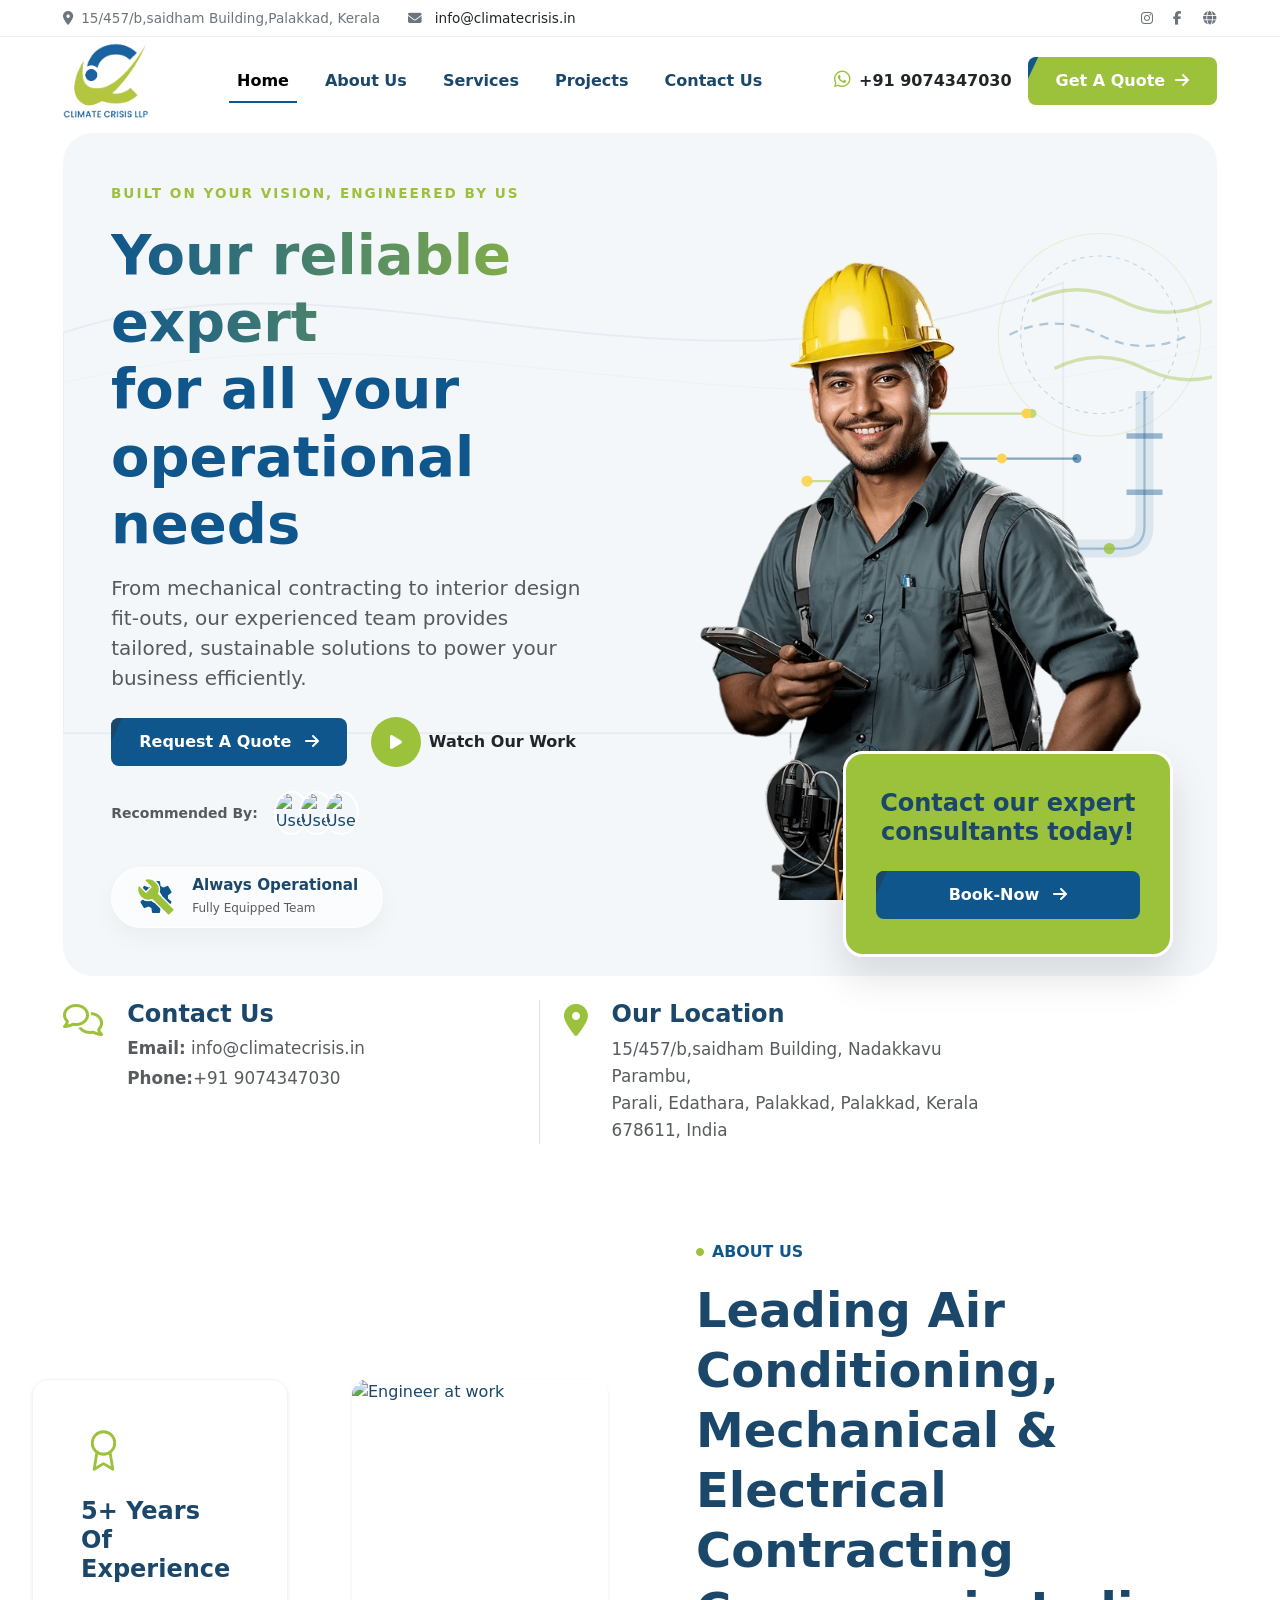
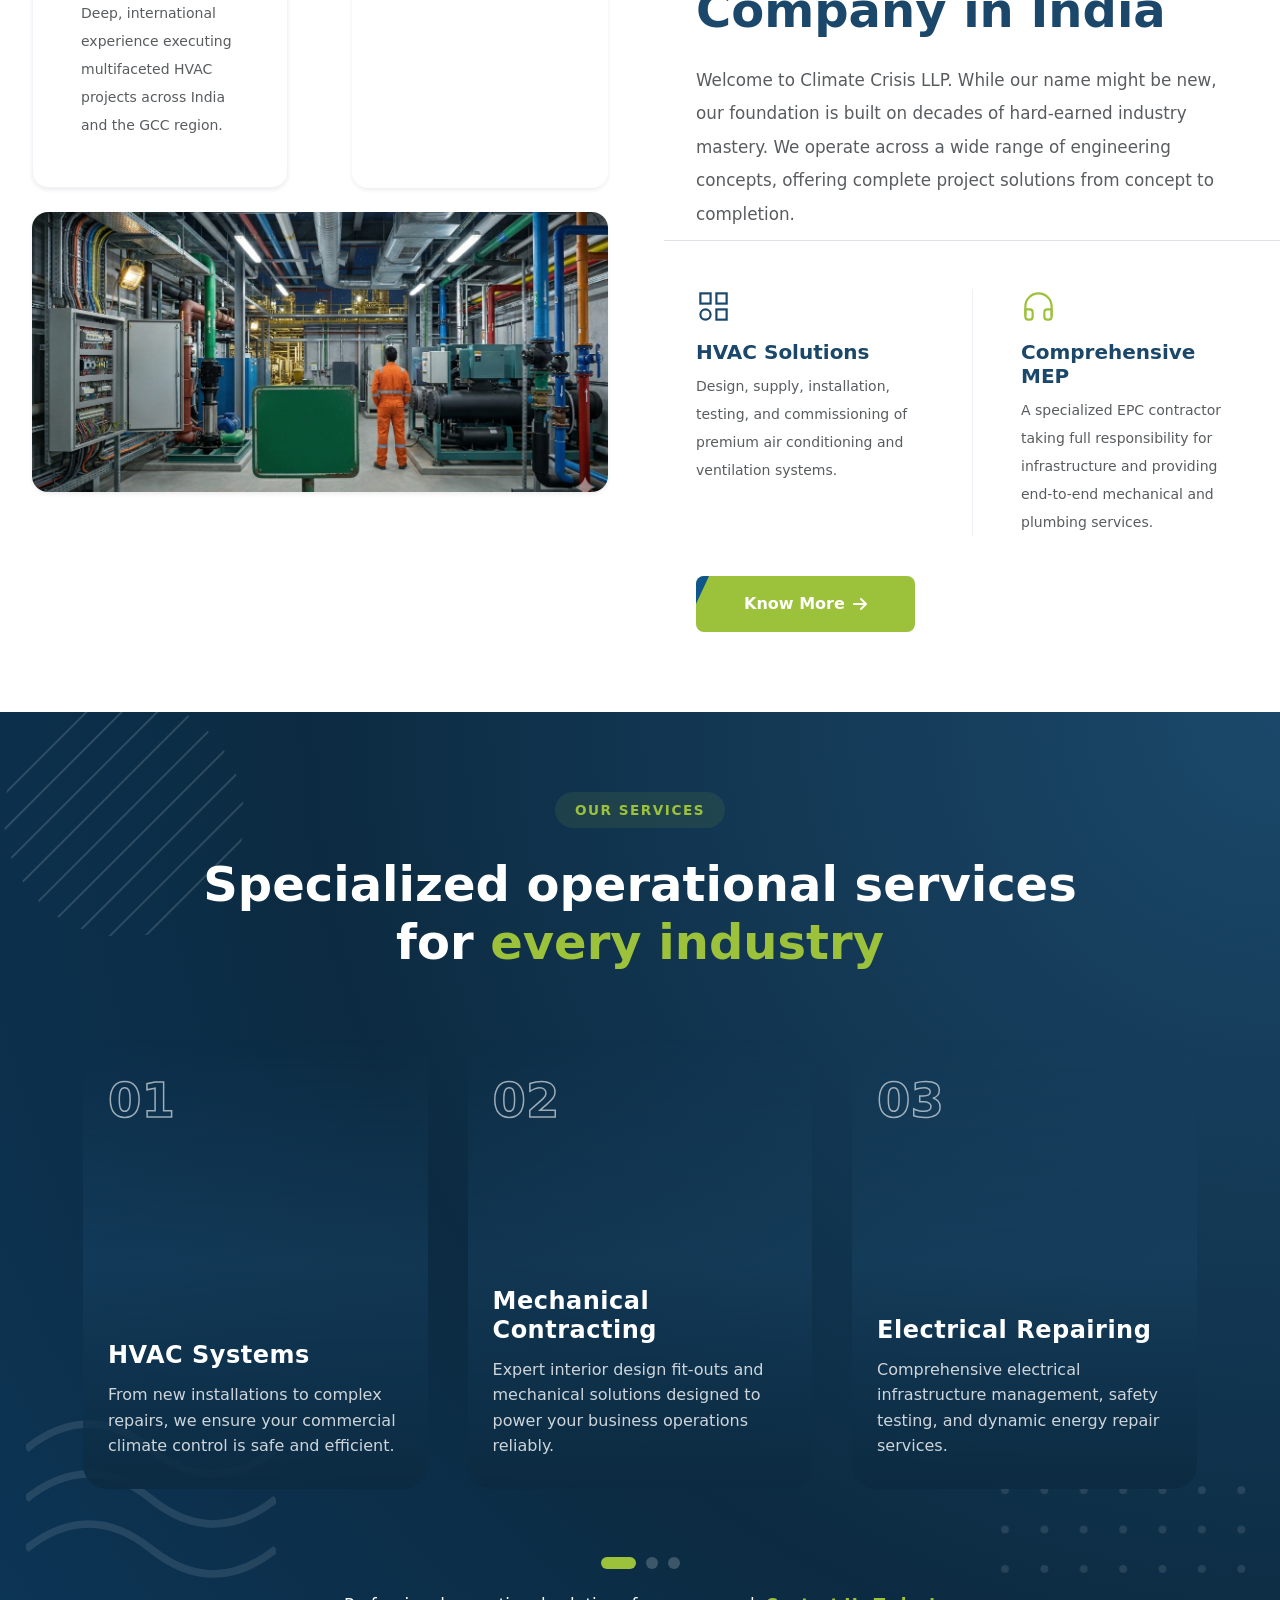
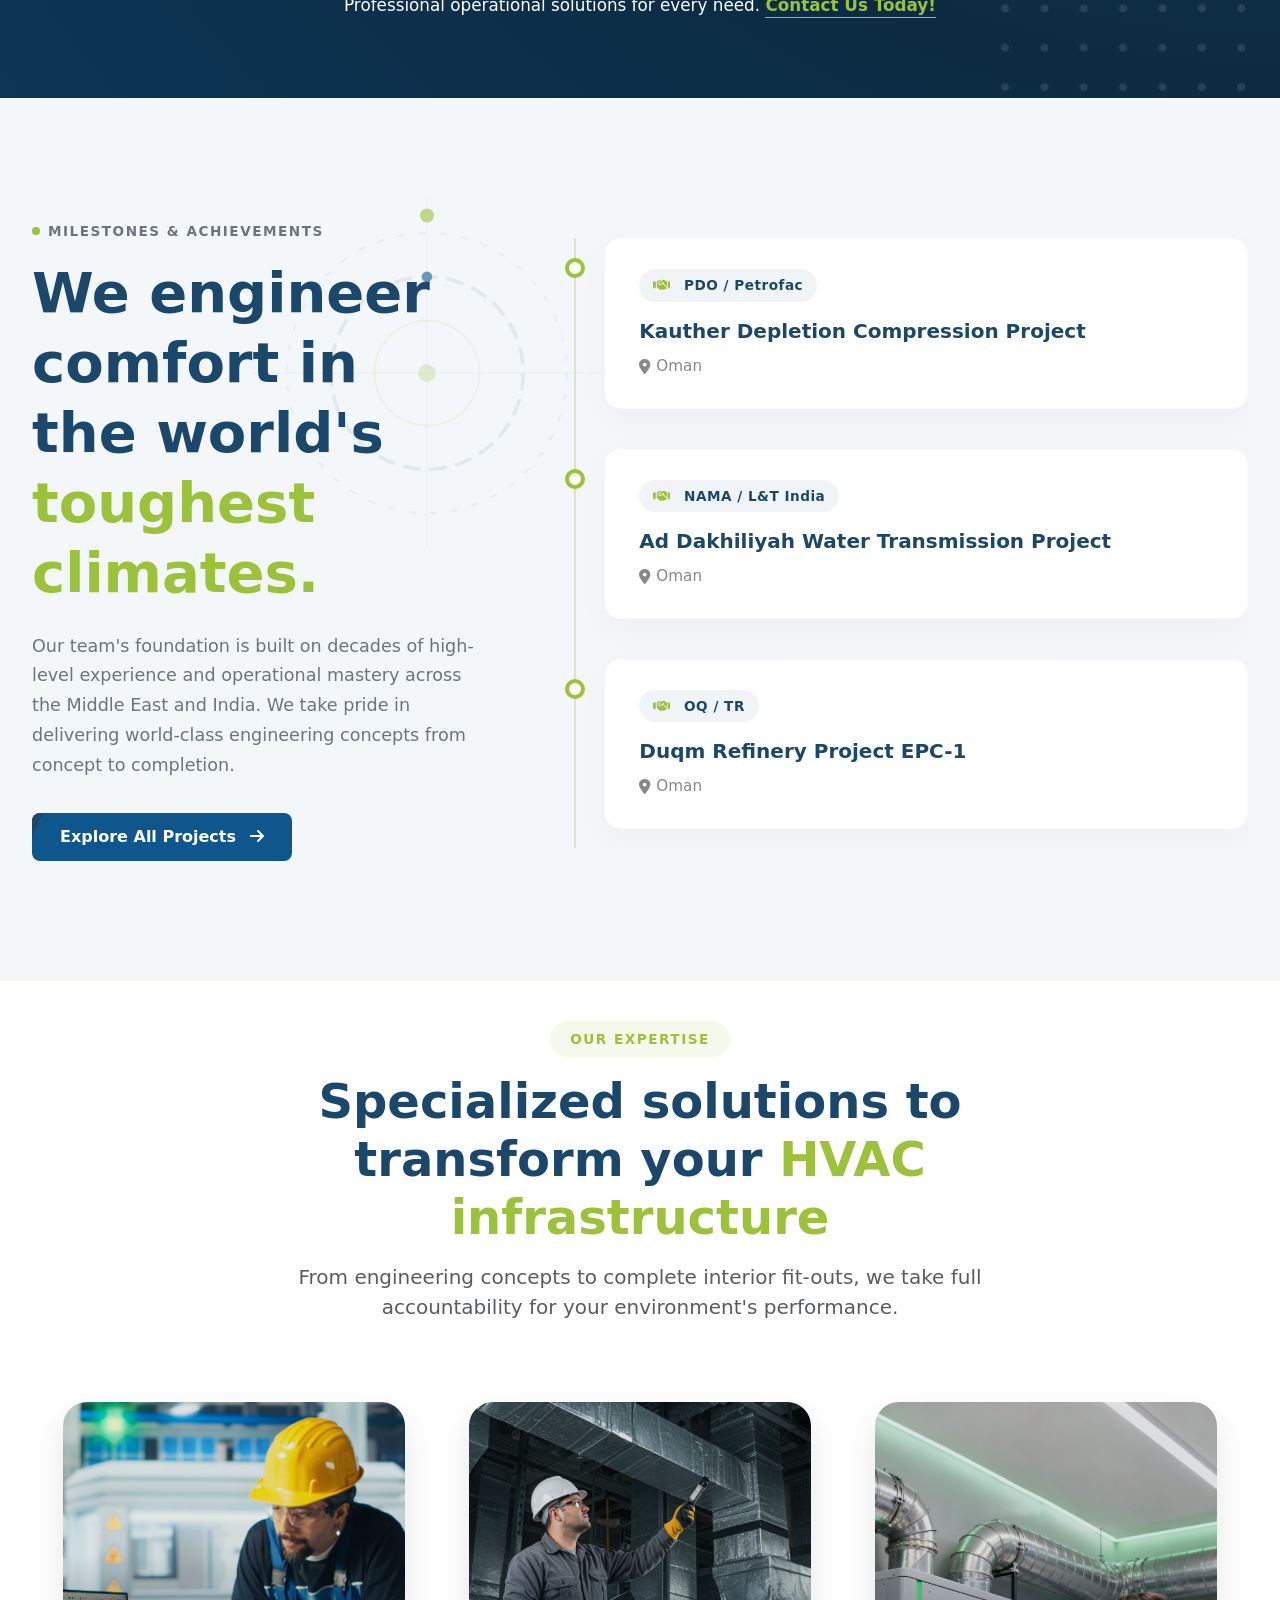
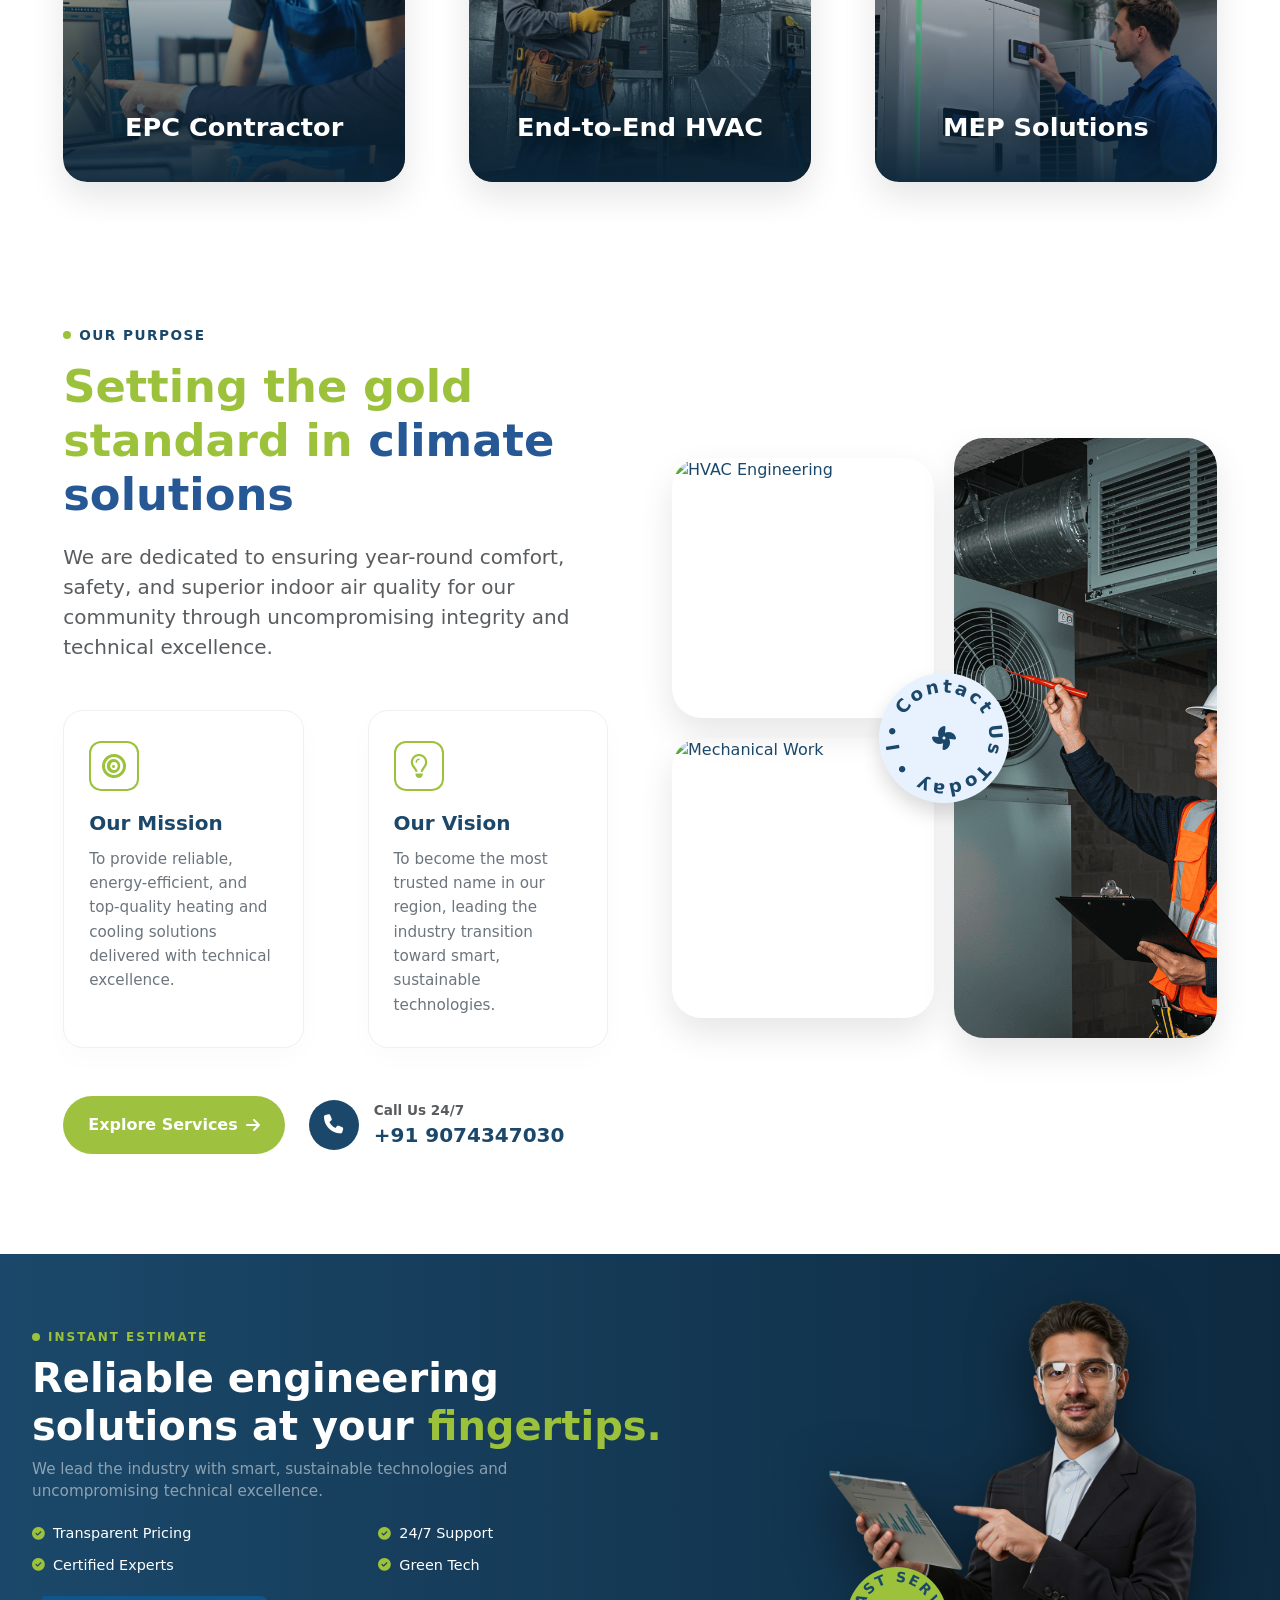
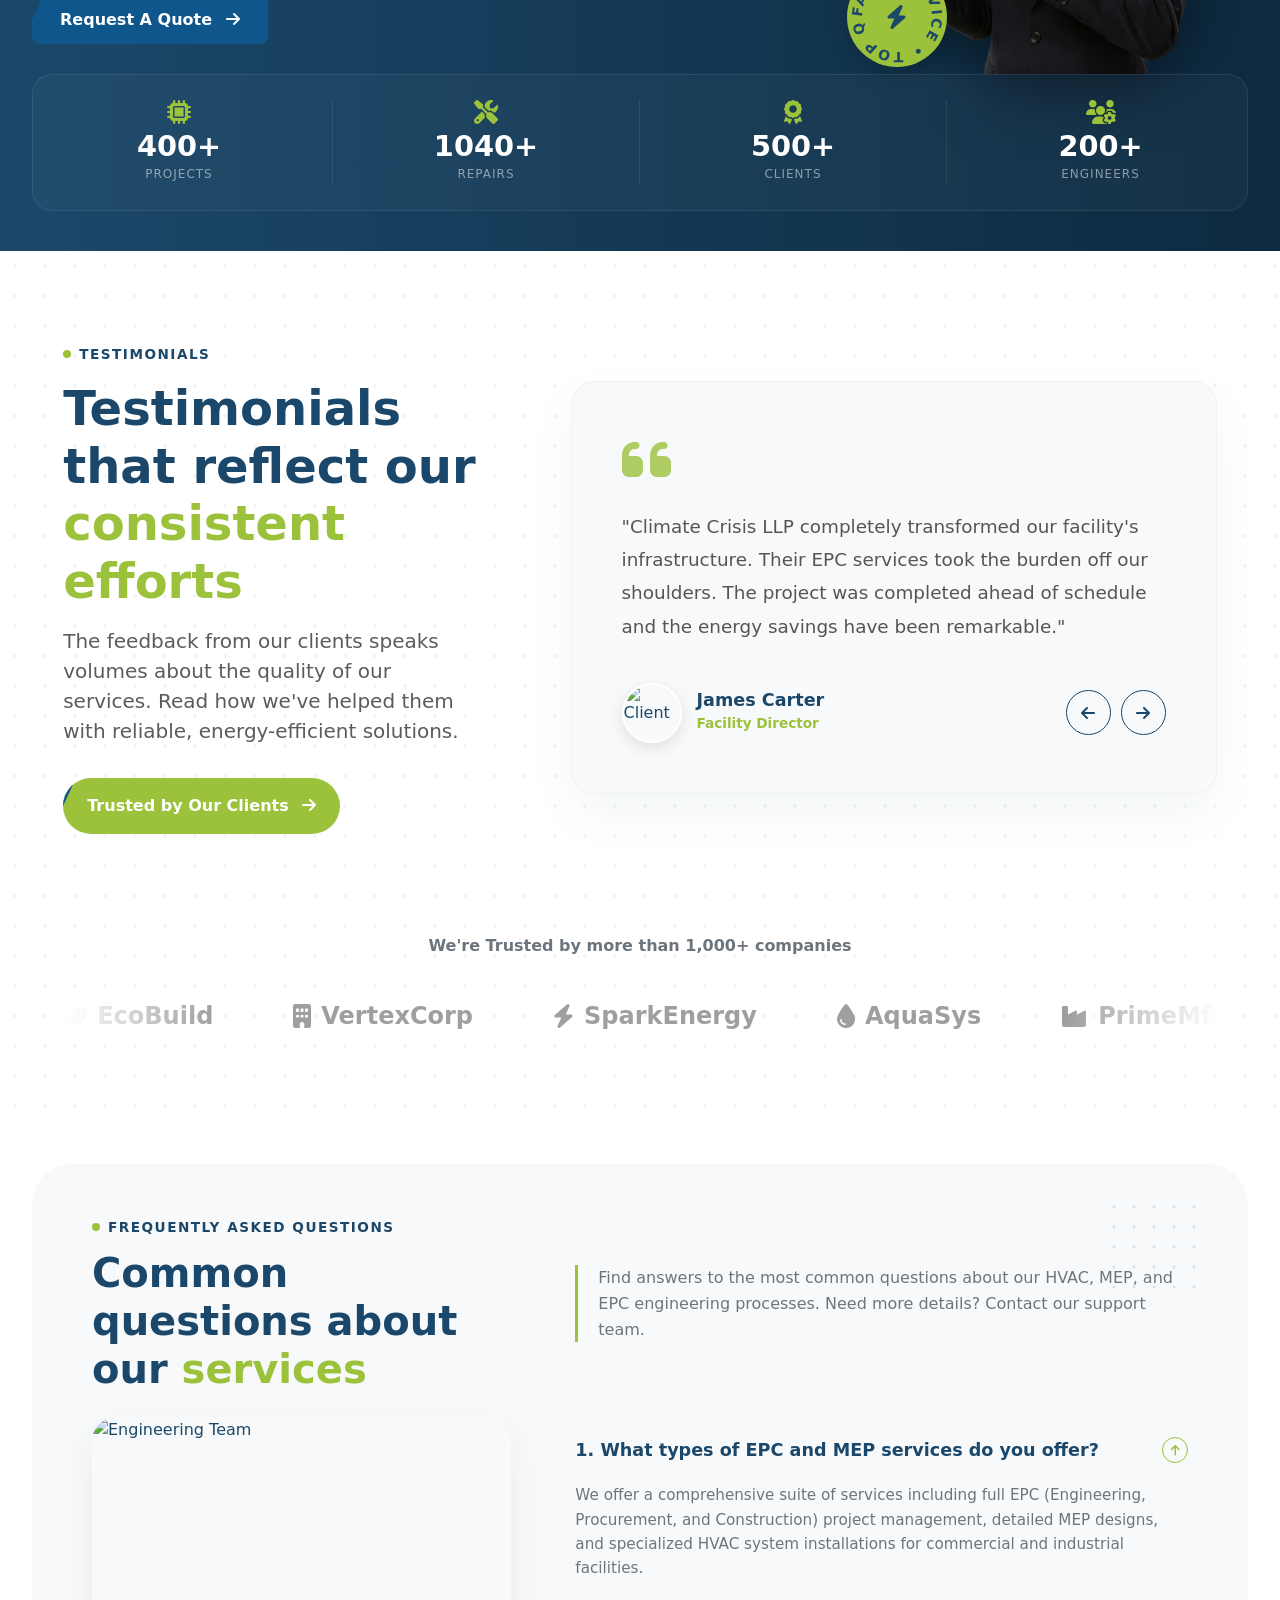
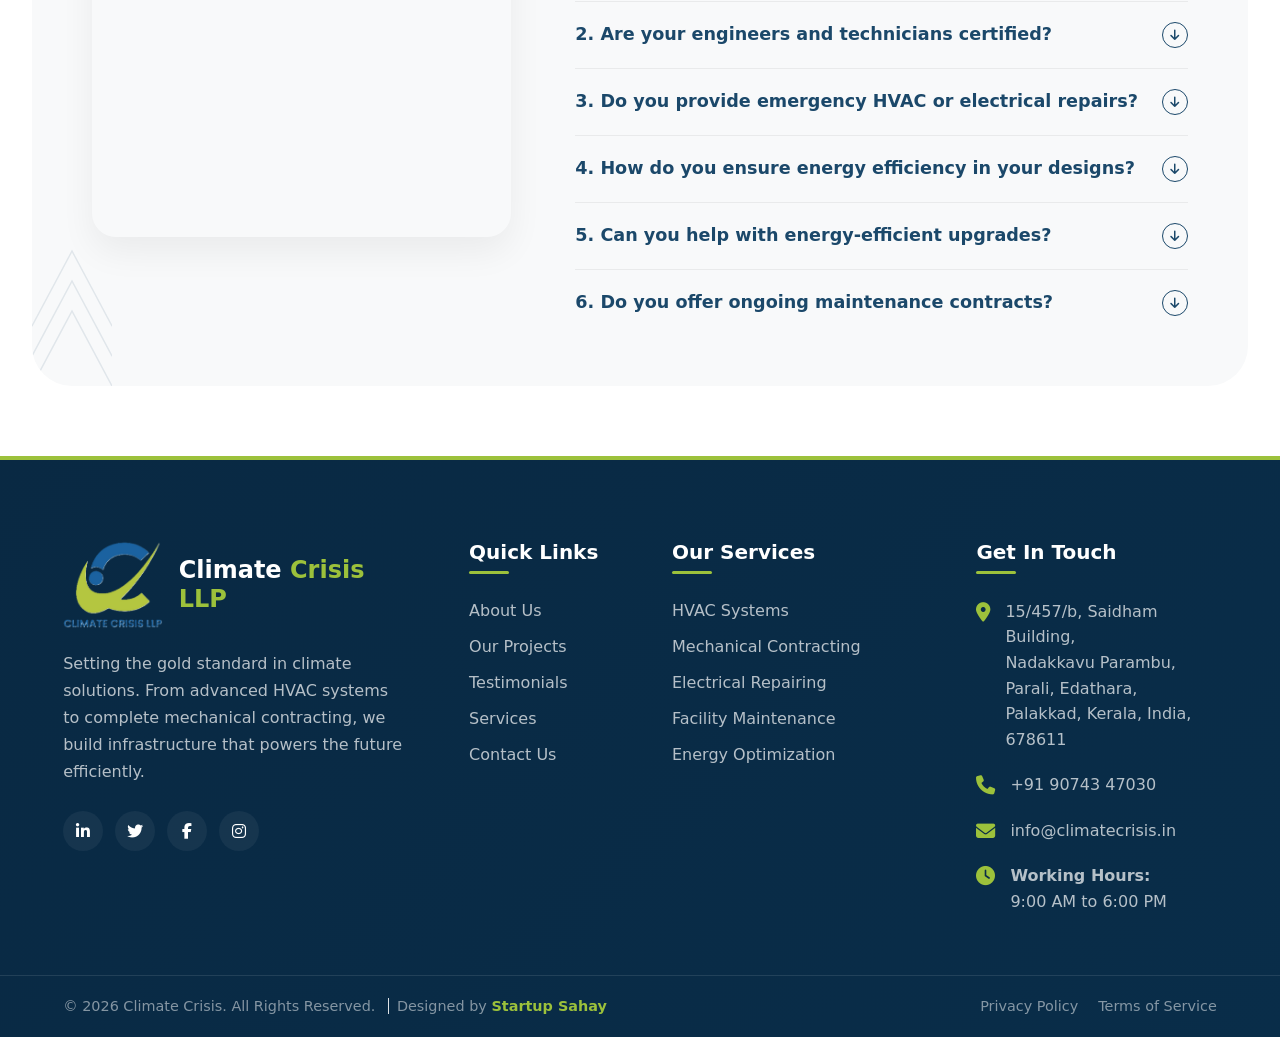
==== index.html @ e8c8c08b "First commit" ====
<!DOCTYPE html>
<html lang="en">

<head>
    <meta charset="UTF-8">
    <meta name="viewport" content="width=device-width, initial-scale=1.0">
    <title>Climate Crisis LLP</title>
    <link href="https://cdn.jsdelivr.net/npm/bootstrap@5.3.2/dist/css/bootstrap.min.css" rel="stylesheet">
    <link rel="stylesheet" href="https://cdnjs.cloudflare.com/ajax/libs/font-awesome/6.4.0/css/all.min.css">
    <link rel="stylesheet" href="/assest/css/style.css">
    <link rel="icon" type="image/jpeg" href="./assest/img/favicon.jpeg" sizes="50x50">
    
    <link rel="apple-touch-icon" href="./assest/img/favicon.jpeg">
</head>

<body>

    <div class="topbar py-2 d-none d-lg-block css-fade-in">
        <div class="container d-flex justify-content-between">
            <div>
                <span class="me-4"><i class="fa-solid fa-location-dot me-2 text-theme-blue"></i>15/457/b,saidham Building,Palakkad, Kerala</span>
               <span>
  <i class="fa-solid fa-envelope me-2 text-theme-blue"></i>
  <a href="mailto:info@climatecrisis.in" class="text-decoration-none text-dark">
    info@climatecrisis.in
  </a>
</span>
            </div>
            <div>
                <a href="#" class="me-3"><i class="fa-brands fa-instagram"></i></a>
                <a href="#" class="me-3"><i class="fa-brands fa-facebook-f"></i></a>
                <a href="#"><i class="fa-solid fa-globe"></i></a>
            </div>
        </div>
    </div>

    <nav class="navbar navbar-expand-lg bg-white sticky-top css-fade-in" id="mainNavbar">
        <div class="container">
            <a class="navbar-brand" href="index.html">
                <img src="/assest/img/logoclimatecrisisfinal.png" alt="Climate Crisis LLP" class="nav-logo">
            </a>
            <button class="navbar-toggler" type="button" data-bs-toggle="collapse" data-bs-target="#mainNav">
                <span class="navbar-toggler-icon"></span>
            </button>

            <div class="collapse navbar-collapse" id="mainNav">
                <ul class="navbar-nav mx-auto mb-2 mb-lg-0">
                    <li class="nav-item"><a class="nav-link active" href="index.html">Home</a></li>
                    <li class="nav-item"><a class="nav-link" href="about.html">About Us</a></li>
                    <li class="nav-item"><a class="nav-link" href="service.html">Services</a></li>
                    <li class="nav-item"><a class="nav-link" href="project.html">Projects</a></li>
                    <li class="nav-item"><a class="nav-link" href="contact.html">Contact Us</a></li>
                </ul>
                <div class="d-flex flex-wrap align-items-center gap-3 mt-3 mt-lg-0">
    
    <a href="https://wa.me/919074347030" class="text-decoration-none text-dark fw-bold text-nowrap">
        <i class="fa-brands fa-whatsapp text-theme-green me-2" style="font-size: larger;"></i>+91 9074347030
    </a>
    
    <a href="quote.html" class="btn btn-custom btn-custom-green flex-shrink-0">
        Get A Quote <i class="fa-solid fa-arrow-right ms-1"></i>
    </a>
    
</div>
            </div>
        </div>
    </nav>

    <section class="hero-section py-4">
        <div class="container">
            <div class="hero-box px-4 px-lg-5 pt-5 pb-0 position-relative mb-4">
                <div class="row align-items-center position-relative z-1">

                    <div class="col-lg-6 pb-5 pb-lg-5 text-center text-lg-start">

                        <div class="mb-3">
                            <span class="text-uppercase fw-bold css-dissolve delay-1"
                                style="color: var(--theme-green); letter-spacing: 2px; font-size: 0.85rem;">
                                Built on your vision, Engineered by us
                            </span>
                        </div>

                        <h1 class="display-4 fw-bold mb-3 css-dissolve delay-2" style="color: var(--theme-blue);">
                            <span id="dynamic-text" class="text-rotator">Your trusted partner</span> for
                            <span style="color: var(--theme-blue);">all your operational needs</span>
                        </h1>
                        <p class="text-muted lead mb-4 pe-lg-4 css-fade-up delay-3">
                            From mechanical contracting to interior design fit-outs, our experienced team provides
                            tailored, sustainable solutions to power your business efficiently.
                        </p>

                        <div
                            class="d-flex flex-column flex-sm-row align-items-center justify-content-center justify-content-lg-start gap-4 mb-4 css-fade-up delay-4">
                            <a href="quote.html" class="btn btn-custom">
    Request A Quote <i class="fa-solid fa-arrow-right ms-2"></i>
</a>
                            <div class="d-flex align-items-center gap-2">
                                <a href="#" class="play-btn"><i class="fa-solid fa-play"></i></a>
                                <span class="fw-bold text-dark">Watch Our Work</span>
                            </div>
                        </div>

                        <div
                            class="d-flex align-items-center justify-content-center justify-content-lg-start gap-3 css-fade-up delay-5">
                            <span class="small text-muted fw-bold">Recommended By:</span>
                            <div class="d-flex">
                                <img src="https://i.pravatar.cc/40?img=11"
                                    class="rounded-circle border border-2 border-white" width="35" alt="User">
                                <img src="https://i.pravatar.cc/40?img=12"
                                    class="rounded-circle border border-2 border-white ms-n2" width="35"
                                    style="margin-left: -10px;" alt="User">
                                <img src="https://i.pravatar.cc/40?img=13"
                                    class="rounded-circle border border-2 border-white ms-n2" width="35"
                                    style="margin-left: -10px;" alt="User">
                            </div>
                        </div>

                        <div class="mt-4 pt-2 text-center text-lg-start css-fade-up delay-5">
                            <div class="d-inline-flex align-items-center gap-3 px-4 py-2 rounded-pill"
                                style="background: rgba(255, 255, 255, 0.6); backdrop-filter: blur(8px); border: 1px solid rgba(255, 255, 255, 0.8); box-shadow: 0 10px 25px rgba(0,0,0,0.04);">

                                <svg width="40" height="40" viewBox="0 0 24 24" fill="none"
                                    xmlns="http://www.w3.org/2000/svg">
                                    <path class="svg-gear"
                                        d="M19.14,12.94c0.04-0.3,0.06-0.61,0.06-0.94c0-0.32-0.02-0.64-0.06-0.94l2.03-1.58c0.18-0.14,0.23-0.41,0.12-0.61 l-1.92-3.32c-0.12-0.22-0.37-0.29-0.59-0.22l-2.39,0.96c-0.5-0.38-1.03-0.7-1.62-0.94L14.4,2.81c-0.04-0.24-0.24-0.41-0.48-0.41 h-3.84c-0.24,0-0.43,0.17-0.47,0.41L9.25,5.35C8.66,5.59,8.12,5.92,7.63,6.29L5.24,5.33c-0.22-0.08-0.47,0-0.59,0.22L2.73,8.87 C2.62,9.08,2.66,9.34,2.86,9.48l2.03,1.58C4.84,11.36,4.8,11.69,4.8,12s0.02,0.64,0.06,0.94l-2.03,1.58 c-0.18,0.14-0.23,0.41-0.12,0.61l1.92,3.32c0.12,0.22,0.37,0.29,0.59,0.22l2.39-0.96c0.5,0.38,1.03,0.7,1.62,0.94l0.36,2.54 c0.05,0.24,0.24,0.41,0.48,0.41h3.84c0.24,0,0.43-0.17,0.47-0.41l0.36-2.54c0.59-0.24,1.13-0.56,1.62-0.94l2.39,0.96 c0.22,0.08,0.47,0,0.59-0.22l1.92-3.32c0.12-0.22,0.07-0.49-0.12-0.61L19.14,12.94z M12,15.6c-1.98,0-3.6-1.62-3.6-3.6 s1.62-3.6,3.6-3.6s3.6,1.62,3.6,3.6S13.98,15.6,12,15.6z"
                                        fill="var(--theme-blue)" />

                                    <path class="svg-wrench"
                                        d="M22.7,19l-9.1-9.1c0.9-2.3,0.4-5-1.5-6.9c-2-2-5-2.4-7.4-1.3L9,6L6,9L1.6,4.7C0.5,7.1,0.9,10.1,2.9,12.1 c1.9,1.9,4.6,2.4,6.9,1.5l9.1,9.1c0.4,0.4,1,0.4,1.4,0l2.3-2.3C23.1,20,23.1,19.4,22.7,19z"
                                        fill="var(--theme-green)" stroke="#ffffff" stroke-width="0.8" />
                                </svg>

                                <div class="text-start">
                                    <h6 class="mb-0 fw-bold" style="color: var(--navy-dark); font-size: 0.95rem;">Always
                                        Operational</h6>
                                    <span class="text-muted" style="font-size: 0.75rem;">Fully Equipped Team</span>
                                </div>

                            </div>
                        </div>
                    </div>

                    <div class="col-lg-6 pt-4 pt-lg-0 text-center position-relative css-fade-left delay-4">

                        <div class="decorative-vector-group"
                            style="position: absolute; top: -6%; right: -2%; z-index: -1; pointer-events: none;">
                            <svg width="450" height="450" viewBox="0 0 200 200" fill="none"
                                xmlns="http://www.w3.org/2000/svg" style="max-width: 100%; height: auto;">

                                <path d="M 20 120 L 50 120 L 70 90 L 120 90" fill="none" stroke="var(--theme-green)"
                                    stroke-width="1" stroke-opacity="0.5" />
                                <circle cx="20" cy="120" r="2.5" fill="#FBD350" fill-opacity="0.9" />
                                <circle cx="120" cy="90" r="2" fill="var(--theme-green)" fill-opacity="0.6" />

                                <path d="M 40 140 L 60 140 L 80 110 L 140 110" fill="none" stroke="var(--theme-blue)"
                                    stroke-width="1" stroke-opacity="0.5" />
                                <circle cx="40" cy="140" r="2.5" fill="#FBD350" fill-opacity="0.9" />
                                <circle cx="140" cy="110" r="2" fill="var(--theme-blue)" fill-opacity="0.6" />

                                <path d="M 120 40 Q 140 30 160 40 T 200 40" fill="none" stroke="var(--theme-green)"
                                    stroke-width="1.5" stroke-opacity="0.4" />
                                <path d="M 110 55 Q 130 45 150 55 T 190 55" fill="none" stroke="var(--theme-blue)"
                                    stroke-width="1" stroke-opacity="0.3" stroke-dasharray="4 3" />
                                <path d="M 130 70 Q 150 60 170 70 T 210 70" fill="none" stroke="var(--theme-green)"
                                    stroke-width="1.5" stroke-opacity="0.4" />

                                <circle cx="150" cy="55" r="35" fill="none" stroke="var(--theme-blue)"
                                    stroke-width="0.5" stroke-opacity="0.2" stroke-dasharray="2 2" />
                                <circle cx="150" cy="55" r="45" fill="none" stroke="var(--theme-green)"
                                    stroke-width="0.5" stroke-opacity="0.15" />

                                <path d="M 170 80 L 170 140 Q 170 150 160 150 L 90 150" fill="none"
                                    stroke="var(--theme-blue)" stroke-width="8" stroke-opacity="0.1" />
                                <path d="M 170 80 L 170 140 Q 170 150 160 150 L 90 150" fill="none"
                                    stroke="var(--theme-blue)" stroke-width="1" stroke-opacity="0.3" />

                                <line x1="162" y1="100" x2="178" y2="100" stroke="var(--theme-blue)" stroke-width="2.5"
                                    stroke-opacity="0.4" />
                                <line x1="162" y1="125" x2="178" y2="125" stroke="var(--theme-blue)" stroke-width="2.5"
                                    stroke-opacity="0.4" />
                                <line x1="115" y1="142" x2="115" y2="158" stroke="var(--theme-blue)" stroke-width="2.5"
                                    stroke-opacity="0.4" />

                                <circle cx="70" cy="165" r="22" fill="none" stroke="var(--theme-blue)" stroke-width="4"
                                    stroke-dasharray="7 5" stroke-opacity="0.25" />
                                <circle cx="70" cy="165" r="15" fill="none" stroke="var(--theme-green)"
                                    stroke-width="1.5" stroke-opacity="0.4" />
                                <circle cx="70" cy="165" r="5" fill="none" stroke="#FBD350" stroke-width="1.5"
                                    stroke-opacity="0.8" />

                                <circle r="2.2" fill="#FBD350">
                                    <animateMotion dur="4s" repeatCount="indefinite"
                                        path="M 20 120 L 50 120 L 70 90 L 120 90" />
                                </circle>

                                <circle r="2.2" fill="#FBD350">
                                    <animateMotion dur="5.5s" repeatCount="indefinite"
                                        path="M 40 140 L 60 140 L 80 110 L 140 110" />
                                </circle>

                                <circle r="2.5" fill="var(--theme-green)" fill-opacity="0.8">
                                    <animateMotion dur="7s" repeatCount="indefinite"
                                        path="M 170 80 L 170 140 Q 170 150 160 150 L 90 150" />
                                </circle>

                            </svg>
                        </div>

                        <div class="hero-image-wrapper" style="position: relative; z-index: 5;">
    
    <img src="/assest/img/hero-img.png" alt="Expert 1" class="img-fluid main-hero-img">
    
    <img src="/assest/img/bg2hero.png" alt="Expert 2" class="img-fluid animated-hero-img">

</div>

                        <div class="contact-card-wrapper css-fade-up delay-5"
                            style="position: absolute; z-index: 10; bottom: -50px; right: 5%;">
                            <div class="contact-card">
                                <h4 class="fw-bold mb-3" style="color: var(--navy-dark);">Contact our expert consultants
                                    today!</h4>
                               <a href="contact.html" class="btn btn-custom w-100 mt-2">
    Book-Now <i class="fa-solid fa-arrow-right ms-2"></i>
</a>
                            </div>
                        </div>
                    </div>

                </div>
            </div>

            <div class="row bottom-contact-row css-fade-up delay-5 mt-3">

                <div
                    class="col-md-5 mb-4 mb-md-0 d-flex gap-4 align-items-center align-items-md-start justify-content-center justify-content-md-start">
                    <div class="icon-box mt-1">
                        <i class="fa-regular fa-comments fs-2 text-theme-green"></i>
                    </div>
                    <div class="text-center text-md-start">
                        <h4 class="fw-bold mb-2">Contact Us</h4>
                        <p class="mb-1 text-muted" style="font-size: 1.05rem;"><strong>Email:</strong>
                            info@climatecrisis.in</p>
                        <p class="mb-0 text-muted" style="font-size: 1.05rem;"><strong>Phone:</strong>+91 9074347030
                        </p>
                    </div>
                </div>

                <div
                    class="col-md-5 d-flex gap-4 align-items-center align-items-md-start justify-content-center justify-content-md-start border-md-start px-md-4">
                    <div class="icon-box mt-1">
                        <i class="fa-solid fa-location-dot fs-2 text-theme-green"></i>
                    </div>
                    <div class="text-center text-md-start">
                        <h4 class="fw-bold mb-2">Our Location</h4>
                        <p class="mb-0 text-muted" style="font-size: 1.05rem; line-height: 1.6;">15/457/b,saidham Building, Nadakkavu Parambu, <br> Parali, Edathara, Palakkad, Palakkad, Kerala <br>678611, India</p>
                    </div>
                </div>

            </div>

        </div>
    </section>

    <section class="about-section py-5 my-5">
        <div class="container custom-container-1400">
            <div class="row align-items-center g-4">

                <div class="col-lg-6 scroll-reveal scroll-right">
                    <div class="about-visuals">
                        <div class="row g-4 mb-4">
                            <div class="col-sm-6">
                                <div class="experience-card card h-100 p-4 p-xl-5 border-0 shadow-sm rounded-4">
                                    <div class="mb-4">
                                        <svg class="icon-rotate" width="45" height="45" viewBox="0 0 24 24" fill="none"
                                            stroke="var(--theme-green)" stroke-width="1.5" stroke-linecap="round"
                                            stroke-linejoin="round">
                                            <circle cx="12" cy="8" r="6"></circle>
                                            <path d="M15.477 12.89 17 22l-5-3-5 3 1.523-9.11"></path>
                                        </svg>
                                    </div>
                                    <h4 class="fw-bold mb-3" style="color: var(--navy-dark);">5+ Years Of Experience
                                    </h4>
                                    <p class="text-muted small mb-0 lh-lg">
                                        Deep, international experience executing multifaceted HVAC projects across India
                                        and the GCC region.
                                    </p>
                                </div>
                            </div>
                            <div class="col-sm-6">
                                <div class="video-card position-relative rounded-4 overflow-hidden h-100 shadow-sm">
                                    <img src="https://images.unsplash.com/photo-1581092918056-0c4c3acd3789?auto=format&fit=crop&q=80&w=600"
                                        alt="Engineer at work" class="img-fluid w-100 h-100 object-fit-cover">
                                    <!-- <a href="#"
                                        class="play-btn-overlay position-absolute top-50 start-50 translate-middle">
                                        <i class="fa-solid fa-play"></i>
                                    </a> -->
                                </div>
                            </div>
                        </div>
                        <div class="main-image-card rounded-4 overflow-hidden shadow-sm position-relative">
                            <img src="./assest/img/companywor.jpeg"
                                alt="Electrical Panel Work" class="img-fluid w-100 object-fit-cover"
                                style="height: 280px;">
                        </div>
                    </div>
                </div>

                <div class="col-lg-6 scroll-reveal scroll-left delay-2">
                    <div class="about-content ps-lg-3 ps-xl-4">

                        <div class="d-flex align-items-center gap-2 mb-3">
                            <i class="fa-solid fa-circle" style="color: var(--theme-green); font-size: 8px;"></i>
                            <span class="text-uppercase fw-bold letter-spacing-1"
                                style="color: var(--theme-blue); font-size: 0.99rem;">About Us</span>
                        </div>

                        <h2 class="display-5 fw-bold mb-4 lh-sm wave-container" style="color: var(--navy-dark);">
                            <span class="wave-word" style="animation-delay: 0.1s">Leading</span>
                            <span class="wave-word" style="animation-delay: 0.2s">Air</span>
                            <span class="wave-word" style="animation-delay: 0.3s">Conditioning,</span>
                            <span class="wave-word" style="animation-delay: 0.4s">Mechanical</span>
                            <span class="wave-word" style="animation-delay: 0.5s">&amp;</span>
                            <span class="wave-word" style="animation-delay: 0.6s">Electrical</span>
                            <span class="wave-word" style="animation-delay: 0.7s">Contracting</span>
                            <span class="wave-word" style="animation-delay: 0.8s">Company</span>
                            <span class="wave-word" style="animation-delay: 0.9s">in</span>
                            <span class="wave-word" style="animation-delay: 1.0s">India</span>
                        </h2>
                        <p class="text-muted mb-4 pb-2 lh-lg" style="font-size: 1.05rem;">
                            Welcome to Climate Crisis LLP. While our name might be new, our foundation is built on
                            decades of hard-earned industry mastery. We operate across a wide range of engineering
                            concepts, offering complete project solutions from concept to completion.
                        </p>

                        <div class="row g-4 mb-3 border-top pt-4">
                            <div class="col-md-6">
                                <div class="feature-item pe-md-3">
                                    <div class="mb-3">
                                        <svg class="icon-rotate" width="35" height="35" viewBox="0 0 24 24" fill="none"
                                            stroke="var(--navy-dark)" stroke-width="1.5">
                                            <rect x="3" y="3" width="7" height="7"></rect>
                                            <rect x="14" y="3" width="7" height="7"></rect>
                                            <rect x="14" y="14" width="7" height="7"></rect>
                                            <circle cx="6.5" cy="17.5" r="3.5"></circle>
                                        </svg>
                                    </div>
                                    <h5 class="fw-bold mb-2" style="color: var(--navy-dark);">HVAC Solutions</h5>
                                    <p class="text-muted small mb-0 lh-lg">
                                        Design, supply, installation, testing, and commissioning of premium air
                                        conditioning and ventilation systems.
                                    </p>
                                </div>
                            </div>
                            <div class="col-md-6 feature-border-start">
                                <div class="feature-item ps-md-3">
                                    <div class="mb-3">
                                        <svg class="icon-rotate" width="35" height="35" viewBox="0 0 24 24" fill="none"
                                            stroke="var(--theme-green)" stroke-width="1.5" stroke-linecap="round"
                                            stroke-linejoin="round">
                                            <path d="M3 18v-6a9 9 0 0 1 18 0v6"></path>
                                            <path
                                                d="M21 19a2 2 0 0 1-2 2h-1a2 2 0 0 1-2-2v-3a2 2 0 0 1 2-2h3zM3 19a2 2 0 0 0 2 2h1a2 2 0 0 0 2-2v-3a2 2 0 0 0-2-2H3z">
                                            </path>
                                        </svg>
                                    </div>
                                    <h5 class="fw-bold mb-2" style="color: var(--navy-dark);">Comprehensive MEP</h5>
                                    <p class="text-muted small mb-0 lh-lg">
                                        A specialized EPC contractor taking full responsibility for infrastructure and
                                        providing end-to-end mechanical and plumbing services.
                                    </p>
                                </div>
                            </div>
                        </div>

                        <a href="about.html"
   class="btn btn-custom btn-custom-green px-5 py-3 fw-bold d-inline-flex align-items-center justify-content-center gap-2 fs-6 mt-4">
    Know More <i class="fa-solid fa-arrow-right"></i>
</a>
                    </div>
                </div>

            </div>
        </div>
    </section>

    <section class="services-section">

        <svg class="svc-bg-vector svc-vector-top-left" width="180" height="150" viewBox="0 0 100 100">
            <defs>
                <pattern id="diagonalHatch" width="10" height="10" patternTransform="rotate(45 0 0)"
                    patternUnits="userSpaceOnUse">
                    <line x1="0" y1="0" x2="0" y2="10" stroke="#ffffff" stroke-width="1.5" />
                </pattern>
            </defs>
            <circle cx="50" cy="50" r="48" fill="url(#diagonalHatch)" />
        </svg>

        <!-- <svg class="svc-bg-vector svc-vector-top-right" width="20" height="20" viewBox="0 0 20 20">
        <circle cx="10" cy="10" r="4" fill="var(--theme-green)" />
    </svg> -->

        <svg class="svc-bg-vector svc-vector-bottom-left" width="100" height="100" viewBox="0 0 100 100" fill="none">
            <path d="M0,20 Q25,0 50,20 T100,20" stroke="#ffffff" stroke-width="3" fill="none" />
            <path d="M0,40 Q25,20 50,40 T100,40" stroke="#ffffff" stroke-width="3" fill="none" />
            <path d="M0,60 Q25,40 50,60 T100,60" stroke="#ffffff" stroke-width="3" fill="none" />
        </svg>

        <svg class="svc-bg-vector svc-vector-bottom-right" width="200" height="150" viewBox="0 0 100 100">
            <defs>
                <pattern id="dotGrid" width="15" height="15" patternUnits="userSpaceOnUse">
                    <circle cx="2" cy="2" r="1.5" fill="#ffffff" />
                </pattern>
            </defs>
            <rect width="100" height="100" fill="url(#dotGrid)" />
        </svg>


        <div class="container position-relative z-1">

            <div class="text-center mb-5 svc-header-anim" id="svcHeader">
                <div class="d-inline-flex align-items-center gap-2 mb-2">
                   <div class="badge-modern mb-3">Our Services</div>
                </div>
                <h2 class="display-5 fw-bold text-white mt-1 mb-3">
                    Specialized operational services <br>for <span style="color: var(--theme-green);">every
                        industry</span>
                </h2>
            </div>

            <div class="carousel-viewport css-fade-up delay-2">
                <div class="carousel-track" id="servicesTrack">

                    <div class="carousel-slide">
                        <div class="service-card">
                            <div class="card-bg"
                                style="background-image: url('https://images.unsplash.com/photo-1504328345606-18bbc8c9d7d1?q=80&w=800');">
                            </div>
                            <div class="card-overlay"></div>
                            <div class="card-number">01</div>
                            <div class="card-content">
                                <h4>HVAC Systems</h4>
                                <p>From new installations to complex repairs, we ensure your commercial climate control
                                    is safe and efficient.</p>
                                
                            </div>
                        </div>
                    </div>

                    <div class="carousel-slide">
                        <div class="service-card">
                            <div class="card-bg"
                                style="background-image: url('https://images.unsplash.com/photo-1581092160562-40aa08e78837?q=80&w=800');">
                            </div>
                            <div class="card-overlay"></div>
                            <div class="card-number">02</div>
                            <div class="card-content">
                                <h4>Mechanical Contracting</h4>
                                <p>Expert interior design fit-outs and mechanical solutions designed to power your
                                    business operations reliably.</p>
                                
                            </div>
                        </div>
                    </div>

                    <div class="carousel-slide">
                        <div class="service-card">
                            <div class="card-bg"
                                style="background-image: url('https://images.unsplash.com/photo-1621905251189-08b45d6a269e?auto=format&fit=crop&q=80&w=1000');">
                            </div>
                            <div class="card-overlay"></div>
                            <div class="card-number">03</div>
                            <div class="card-content">
                                <h4>Electrical Repairing</h4>
                                <p>Comprehensive electrical infrastructure management, safety testing, and dynamic
                                    energy repair services.</p>
                                
                            </div>
                        </div>
                    </div>

                    <div class="carousel-slide">
                        <div class="service-card">
                            <div class="card-bg"
                                style="background-image: url('/assest/img/facilitymaintenance.jpg');">
                            </div>
                            <div class="card-overlay"></div>
                            <div class="card-number">04</div>
                            <div class="card-content">
                                <h4>Facility Maintenance</h4>
                                <p>Ongoing operational support and preventative maintenance to ensure zero downtime for
                                    your critical systems.</p>
                                
                            </div>
                        </div>
                    </div>

                    <div class="carousel-slide">
                        <div class="service-card">
                            <div class="card-bg"
                                style="background-image: url('https://images.unsplash.com/photo-1497435334941-8c899ee9e8e9?q=80&w=800');">
                            </div>
                            <div class="card-overlay"></div>
                            <div class="card-number">05</div>
                            <div class="card-content">
                                <h4>Energy Optimization</h4>
                                <p>Smart grid integration and energy audits to reduce operational costs and promote
                                    sustainability.</p>
                             
                            </div>
                        </div>
                    </div>

                </div>
            </div>

            <div class="text-center mt-5 css-fade-up delay-4">
                <div class="custom-carousel-dots mb-4 mt-2" id="serviceDots">
                    <span class="dot active" data-index="0"></span>
                    <span class="dot" data-index="1"></span>
                    <span class="dot" data-index="2"></span>
                    <span class="dot" data-index="3"></span>

                </div>

                <p class="text-white mb-0" style="font-size: 1.05rem;">
                    Professional operational solutions for every need.
                    <a href="contact.html"
                        style="color: var(--theme-green); font-weight: 700; text-decoration: none; border-bottom: 1px solid var(--theme-green); padding-bottom: 2px;">Contact
                        Us Today!</a>
                </p>
            </div>
        </div>
    </section>

    <section class="milestones-section">
    <div class="custom-container-1400">
        <div class="row gx-lg-5">
            
            <div class="col-lg-5 mb-5 mb-lg-0 css-fade-right">
    <div class="sticky-intro pe-lg-4">
        
        <svg class="realtime-svg-bg" viewBox="0 0 200 200" fill="none" xmlns="http://www.w3.org/2000/svg">
            <path d="M 100 0 L 100 200 M 0 100 L 200 100" stroke="var(--navy-dark)" stroke-opacity="0.05" stroke-width="1"/>
            
            <g class="spin-slow-cw">
                <circle cx="100" cy="100" r="80" stroke="var(--navy-dark)" stroke-opacity="0.1" stroke-width="1" stroke-dasharray="4 8"/>
                <circle cx="100" cy="10" r="4" fill="var(--theme-green)" class="pulse-node"/>
            </g>
            <g class="spin-slow-ccw">
                <circle cx="100" cy="100" r="55" stroke="var(--theme-blue)" stroke-opacity="0.15" stroke-width="2" stroke-dasharray="10 5"/>
                <circle cx="100" cy="45" r="3" fill="var(--theme-blue)" class="pulse-node"/>
            </g>
            
            <circle cx="100" cy="100" r="30" stroke="var(--theme-green)" stroke-opacity="0.2" stroke-width="1"/>
            <circle cx="100" cy="100" r="5" fill="var(--theme-green)" fill-opacity="0.4" class="pulse-node"/>
        </svg>

        <div class="d-inline-flex align-items-center gap-2 mb-3">
            <span style="width: 8px; height: 8px; background-color: var(--theme-green); border-radius: 50%;"></span>
            <span class="text-uppercase fw-bold" style="letter-spacing: 1.5px; font-size: 0.85rem; color: #6c757d;">Milestones & Achievements</span>
        </div>

        <h2 class="display-4 fw-bold lh-sm mb-4 wave-container" style="color: var(--navy-dark);">
            <span class="wave-word" style="animation-delay: 0.1s">We</span> 
            <span class="wave-word" style="animation-delay: 0.2s">engineer</span> 
            <span class="wave-word" style="animation-delay: 0.3s">comfort</span> 
            <span class="wave-word" style="animation-delay: 0.4s">in</span> 
            <span class="wave-word" style="animation-delay: 0.5s">the</span> 
            <span class="wave-word" style="animation-delay: 0.6s">world's</span>
            <span class="wave-word" style="animation-delay: 0.7s; color: var(--theme-green);">toughest</span> 
            <span class="wave-word" style="animation-delay: 0.8s; color: var(--theme-green);">climates.</span>
        </h2>
        
        <p class="milestone-desc mb-4">
            Our team's foundation is built on decades of high-level experience and operational mastery across the Middle East and India. We take pride in delivering world-class engineering concepts from concept to completion.
        </p>

        <a href="project.html" class="btn btn-custom mt-2">
    Explore All Projects <i class="fa-solid fa-arrow-right ms-2"></i>
</a>
        
    </div>
</div>

            <div class="col-lg-7 css-fade-left delay-3">
                
                <div class="timeline-scroll-area">
                    
                    <div class="project-timeline">
                        
                        <div class="timeline-item">
                            <div class="timeline-node"></div>
                            <div class="project-card">
                                <span class="client-badge"><i class="fa-solid fa-handshake text-theme-green me-2"></i> PDO / Petrofac</span>
                                <h3 class="project-title">Kauther Depletion Compression Project</h3>
                                <div class="project-location">
                                    <i class="fa-solid fa-location-dot text-theme-blue"></i> Oman
                                </div>
                            </div>
                        </div>

                        <div class="timeline-item">
                            <div class="timeline-node"></div>
                            <div class="project-card">
                                <span class="client-badge"><i class="fa-solid fa-handshake text-theme-green me-2"></i> NAMA / L&T India</span>
                                <h3 class="project-title">Ad Dakhiliyah Water Transmission Project</h3>
                                <div class="project-location">
                                    <i class="fa-solid fa-location-dot text-theme-blue"></i> Oman
                                </div>
                            </div>
                        </div>

                        <div class="timeline-item">
                            <div class="timeline-node"></div>
                            <div class="project-card">
                                <span class="client-badge"><i class="fa-solid fa-handshake text-theme-green me-2"></i> OQ / TR</span>
                                <h3 class="project-title">Duqm Refinery Project EPC-1</h3>
                                <div class="project-location">
                                    <i class="fa-solid fa-location-dot text-theme-blue"></i> Oman
                                </div>
                            </div>
                        </div>

                        <div class="timeline-item">
                            <div class="timeline-node"></div>
                            <div class="project-card">
                                <span class="client-badge"><i class="fa-solid fa-handshake text-theme-green me-2"></i> GS Inima</span>
                                <h3 class="project-title">RO Desalination Plant, BARKA V IWP</h3>
                                <div class="project-location">
                                    <i class="fa-solid fa-location-dot text-theme-blue"></i> Oman
                                </div>
                            </div>
                        </div>

                        <div class="timeline-item">
                            <div class="timeline-node"></div>
                            <div class="project-card">
                                <span class="client-badge"><i class="fa-solid fa-handshake text-theme-green me-2"></i> Tabreed Oman</span>
                                <h3 class="project-title">DCP Plants (District Cooling)</h3>
                                <div class="project-location">
                                    <i class="fa-solid fa-location-dot text-theme-blue"></i> Multiple Locations, Oman
                                </div>
                            </div>
                        </div>

                    </div>
                    
                </div> </div>

        </div>
    </div>
</section>

<section class="expertise-modern-section">
    <div class="container">
        
        <div class="row mb-5 pb-lg-3 justify-content-center text-center">
            <div class="col-lg-8 css-fade-up">
                <div class="badge-modern mb-3">Our Expertise</div>
                <h2 class="display-5 fw-bold mb-3" style="color: var(--navy-dark);">
                    Specialized solutions to transform your <span style="color: var(--theme-green);">HVAC infrastructure</span>
                </h2>
                <p class="fs-5 text-muted">
                    From engineering concepts to complete interior fit-outs, we take full accountability for your environment's performance.
                </p>
            </div>
        </div>

        <div class="row g-4 gx-lg-5 align-items-start">
            
            <div class="col-lg-4 col-md-6 css-fade-up">
                <div class="float-anim">
                    <div class="flip-card-wrapper">
                        <div class="flip-card-inner">
                            
                            <div class="flip-card-front" style="background-image: url('/assest/img/EPC_Controller.jpg');">
                                <h4 class="flip-title-front">EPC Contractor</h4>
                            </div>
                            
                            <div class="flip-card-back">
                                <h4 class="fw-bold mb-3">EPC Services</h4>
                                <p class="flip-desc-back">
                                    Dedicated specialized engineering, procurement, and construction services. We manage the entire project lifecycle with full accountability.
                                </p>
                                <a href="service.html#elec-section" class="btn flip-btn rounded-pill fw-bold px-4">Discover More <i class="fa-solid fa-arrow-right ms-2"></i></a>
                            </div>

                        </div>
                    </div>
                </div>
            </div>

            <div class="col-lg-4 col-md-6 css-fade-up delay-2">
                <div class="float-anim-delay-1">
                    <div class="flip-card-wrapper">
                        <div class="flip-card-inner">
                            
                            <div class="flip-card-front" style="background-image: url('./assest/img/hvacworkma.jpeg');">
                                <h4 class="flip-title-front">End-to-End HVAC</h4>
                            </div>
                            
                            <div class="flip-card-back">
                                <h4 class="fw-bold mb-3">HVAC Mastery</h4>
                                <p class="flip-desc-back">
                                    Full responsibility for design, supply, installation, testing, and commissioning of premium air conditioning and ventilation systems.
                                </p>
                                <a href="service.html#hvac-section" class="btn flip-btn rounded-pill fw-bold px-4">
    Explore HVAC <i class="fa-solid fa-arrow-right ms-2"></i>
</a>
                            </div>

                        </div>
                    </div>
                </div>
            </div>

            <div class="col-lg-4 col-md-6 css-fade-up delay-4">
                <div class="float-anim-delay-2">
                    <div class="flip-card-wrapper">
                        <div class="flip-card-inner">
                            
                            <div class="flip-card-front" style="background-image: url('./assest/img/manworkingair.jpeg');">
                                <h4 class="flip-title-front">MEP Solutions</h4>
                            </div>
                            
                            <div class="flip-card-back">
                                <h4 class="fw-bold mb-3">Integrated MEP</h4>
                                <p class="flip-desc-back">
                                    A comprehensive partner providing integrated mechanical, electrical, and plumbing services alongside expert interior design fit-outs.
                                </p>
                                <a href="project.html" class="btn flip-btn rounded-pill fw-bold px-4">See Solutions <i class="fa-solid fa-arrow-right ms-2"></i></a>
                            </div>

                        </div>
                    </div>
                </div>
            </div>

        </div>

    </div>
</section>

<section class="mission-section">
    <div class="container">
        <div class="row align-items-center gx-lg-5">
            
            <div class="col-lg-6 mb-5 mb-lg-0 css-fade-right">
                
                <div class="mission-badge">
                    <span class="mission-badge-dot"></span>
                    <span class="mission-badge-text">Our Purpose</span>
                </div>
                
               <div class="wave-container">
    <h2 class="mission-heading">
        <span class="wave-word" style="animation-delay: 0.1s;">Setting</span>
        <span class="wave-word" style="animation-delay: 0.2s;">the</span>
        <span class="wave-word" style="animation-delay: 0.3s;">gold</span>
        <span class="wave-word" style="animation-delay: 0.4s;">standard</span>
        <span class="wave-word" style="animation-delay: 0.5s;">in</span>
        <span class="mission-highlight wave-word" style="animation-delay: 0.6s;">climate</span>
        <span class="mission-highlight wave-word" style="animation-delay: 0.7s;">solutions</span>
    </h2>
</div>
                
                <p class="text-muted fs-5 mb-5 lh-base">
                    We are dedicated to ensuring year-round comfort, safety, and superior indoor air quality for our community through uncompromising integrity and technical excellence.
                </p>

                <div class="row g-4 mb-5">
                    
                    <div class="col-sm-6">
                        <div class="mv-card">
                            <div class="mv-icon">
                                <i class="fa-solid fa-bullseye"></i>
                            </div>
                            <h4 class="mv-title">Our Mission</h4>
                            <p class="mv-desc">
                                To provide reliable, energy-efficient, and top-quality heating and cooling solutions delivered with technical excellence.
                            </p>
                        </div>
                    </div>

                    <div class="col-sm-6">
                        <div class="mv-card">
                            <div class="mv-icon">
                                <i class="fa-regular fa-lightbulb"></i>
                            </div>
                            <h4 class="mv-title">Our Vision</h4>
                            <p class="mv-desc">
                                To become the most trusted name in our region, leading the industry transition toward smart, sustainable technologies.
                            </p>
                        </div>
                    </div>

                </div>

                <div class="d-flex flex-column flex-sm-row align-items-sm-center gap-4">
                    <a href="service.html" class="btn fw-bold px-4 py-3 rounded-pill d-inline-flex align-items-center gap-2" style="background-color: #9ec140; color: white; transition: transform 0.3s ease;" onmouseover="this.style.transform='translateY(-3px)'" onmouseout="this.style.transform='translateY(0)'">
                        Explore Services <i class="fa-solid fa-arrow-right"></i>
                    </a>
                    
                    <div class="contact-block">
                        <div class="contact-icon-wrapper">
                            <i class="fa-solid fa-phone"></i>
                        </div>
                        <div>
                            <span class="d-block text-muted" style="font-size: 0.85rem; font-weight: 600;">Call Us 24/7</span>
                            <a href="tel:+919074347030" class="text-decoration-none fw-bold fs-5" style="color: var(--navy-dark);">+91 9074347030</a>
                        </div>
                    </div>
                </div>

            </div>

           <div class="col-lg-6 css-fade-left delay-3">
    <div class="masonry-wrapper" id="masonry-anim-trigger">
        
        <div class="masonry-col left-col">
            <img src="https://images.unsplash.com/photo-1581092160607-ee22621dd758?q=80&w=600&auto=format&fit=crop" alt="HVAC Engineering" class="masonry-img img-top-left reveal-img" style="animation-delay: 0.2s;">
            
            <img src="https://images.unsplash.com/photo-1504328345606-18bbc8c9d7d1?q=80&w=600&auto=format&fit=crop" alt="Mechanical Work" class="masonry-img img-bottom-left reveal-img" style="animation-delay: 0.4s;">
        </div>

        <div class="masonry-col">
            <img src="/assest/img/manworkingcooling.png" alt="Industrial Cooling" class="masonry-img img-tall-right reveal-img" style="animation-delay: 0.6s;">
        </div>

        <div class="circular-badge">
            <i class="fa-solid fa-fan spin-slow-cw"></i> 
            <svg class="rotating-text" viewBox="0 0 100 100">
                <path id="textPath" d="M 50, 50 m -35, 0 a 35,35 0 1,1 70,0 a 35,35 0 1,1 -70,0"></path>
                <text>
                    <textPath href="#textPath" startOffset="0%">  • Contact Us Today • India  </textPath>
                </text>
            </svg>
        </div>

    </div> 
</div>

        </div>
    </div>
</section>

<section class="cta-stats-section">
    <div class="custom-container-1400">
        <div class="row align-items-center">
            
            <div class="col-lg-7 css-fade-right">
                <div class="d-inline-flex align-items-center gap-2 mb-2">
                    <span style="width: 8px; height: 8px; background-color: #9cc13b; border-radius: 50%;"></span>
                    <span class="text-uppercase fw-bold" style="color: #9cc13b; letter-spacing: 2px; font-size: 0.75rem;">Instant Estimate</span>
                </div>

                <h2 class="display-6 fw-bold mb-2">
                    Reliable engineering <br>solutions at your <span class="text-theme-green">fingertips.</span>
                </h2>
                
                <p class="text-white-50 mb-1" style="font-size: 0.95rem; max-width: 550px;">
                    We lead the industry with smart, sustainable technologies and uncompromising technical excellence.
                </p>

                <ul class="cta-checklist-compact">
                    <li><i class="fa-solid fa-circle-check"></i> Transparent Pricing</li>
                    <li><i class="fa-solid fa-circle-check"></i> 24/7 Support</li>
                    <li><i class="fa-solid fa-circle-check"></i> Certified Experts</li>
                    <li><i class="fa-solid fa-circle-check"></i> Green Tech</li>
                </ul>

               <a href="quote.html" class="btn btn-custom">
    Request A Quote <i class="fa-solid fa-arrow-right ms-2"></i>
</a>
            </div>

            <div class="col-lg-5 text-center position-relative css-fade-left">
    <img src="/assest/img/manfingertip.png" alt="Expert" class="cta-worker-img-small">
    
    <div class="circular-badge circular-badge-brand d-none d-md-flex" 
         style="position: absolute; top: 85%; left: 150px; width: 100px; height: 100px; z-index: 3;">
        
        <i class="fa-solid fa-bolt" style="color: #1b486a;"></i>
        <svg class="rotating-text" viewBox="0 0 100 100">
            <path id="brandPath" d="M 50, 50 m -35, 0 a 35,35 0 1,1 70,0 a 35,35 0 1,1 -70,0"></path>
            <text><textPath href="#brandPath">FAST SERVICE • TOP QUALITY • </textPath></text>
        </svg>
    </div>
</div>
        </div>

        <div class="stats-inline-grid css-fade-up">
            <div class="row g-3">
                <div class="col-md-3 col-6 border-end border-secondary border-opacity-25">
                    <div class="stat-box-small">
                        <i class="fa-solid fa-microchip"></i>
                        <span class="stat-num" data-target="520">400+</span>
                        <span class="stat-lbl">Projects</span>
                    </div>
                </div>
                <div class="col-md-3 col-6 border-end border-secondary border-opacity-25">
                    <div class="stat-box-small">
                        <i class="fa-solid fa-screwdriver-wrench"></i>
                        <span class="stat-num" data-target="1040">1040+</span>
                        <span class="stat-lbl">Repairs</span>
                    </div>
                </div>
                <div class="col-md-3 col-6 border-end border-secondary border-opacity-25">
                    <div class="stat-box-small">
                        <i class="fa-solid fa-award"></i>
                        <span class="stat-num" data-target="3200">500+</span>
                        <span class="stat-lbl">Clients</span>
                    </div>
                </div>
                <div class="col-md-3 col-6">
                    <div class="stat-box-small">
                        <i class="fa-solid fa-users-gear"></i>
                        <span class="stat-num" data-target="115">200+</span>
                        <span class="stat-lbl">Engineers</span>
                    </div>
                </div>
            </div>
        </div>
    </div>
</section>

<section class="testimonials-section">
    <div class="container position-relative z-1">
        
        <div class="row align-items-center gx-lg-5">
            
            <div class="col-lg-5 mb-5 mb-lg-0 css-fade-right">
                <div class="d-inline-flex align-items-center gap-2 mb-3">
                    <span style="width: 8px; height: 8px; background-color: var(--theme-green); border-radius: 50%;"></span>
                    <span class="testi-badge-text">Testimonials</span>
                </div>
                
               <div class="wave-container mb-3">
    <h2 class="testi-heading mb-0">
        <span class="wave-word" style="animation-delay: 0.1s;">Testimonials</span>
        <span class="wave-word" style="animation-delay: 0.2s;">that</span>
        <span class="wave-word" style="animation-delay: 0.3s;">reflect</span>
        <span class="wave-word" style="animation-delay: 0.4s;">our</span>
        <span class="wave-word" style="animation-delay: 0.5s; color: var(--theme-green);">consistent</span>
        <span class="wave-word" style="animation-delay: 0.6s; color: var(--theme-green);">efforts</span>
    </h2>
</div>
                
                <p class="text-muted fs-5 mb-4 lh-base pe-lg-4">
                    The feedback from our clients speaks volumes about the quality of our services. Read how we've helped them with reliable, energy-efficient solutions.
                </p>

                <button class="btn btn-custom btn-custom-green px-4 py-3 rounded-pill fw-bold mt-2">
                  Trusted by Our Clients <i class="fa-solid fa-arrow-right ms-2"></i>
                </button>
            </div>

            <div class="col-lg-7 css-fade-left delay-2">
                <div class="testi-card-wrapper">
                    <div class="quote-mark"><i class="fa-solid fa-quote-left"></i></div>
                    
                    <div class="testi-slide active">
                        <p class="testi-text">
                            "We hired them to handle the complete electrical and HVAC setup for our office renovation, and they delivered flawlessly. From designing the layout to installing energy-efficient systems, everything was handled with total professionalism."
                        </p>
                        <div class="testi-footer">
                            <div class="client-info">
                                <img src="https://images.unsplash.com/photo-1494790108377-be9c29b29330?q=80&w=150&auto=format&fit=crop" alt="Client" class="client-img">
                                <div>
                                    <h5 class="client-name">Sarah Miller</h5>
                                    <span class="client-role">Operations Manager</span>
                                </div>
                            </div>
                            <div class="testi-controls">
                                <button class="testi-btn prev-btn"><i class="fa-solid fa-arrow-left"></i></button>
                                <button class="testi-btn next-btn"><i class="fa-solid fa-arrow-right"></i></button>
                            </div>
                        </div>
                    </div>

                    <div class="testi-slide">
                        <p class="testi-text">
                            "Climate Crisis LLP completely transformed our facility's infrastructure. Their EPC services took the burden off our shoulders. The project was completed ahead of schedule and the energy savings have been remarkable."
                        </p>
                        <div class="testi-footer">
                            <div class="client-info">
                                <img src="https://images.unsplash.com/photo-1560250097-0b93528c311a?q=80&w=150&auto=format&fit=crop" alt="Client" class="client-img">
                                <div>
                                    <h5 class="client-name">James Carter</h5>
                                    <span class="client-role">Facility Director</span>
                                </div>
                            </div>
                            <div class="testi-controls">
                                <button class="testi-btn prev-btn"><i class="fa-solid fa-arrow-left"></i></button>
                                <button class="testi-btn next-btn"><i class="fa-solid fa-arrow-right"></i></button>
                            </div>
                        </div>
                    </div>

                    <div class="testi-slide">
                        <p class="testi-text">
                            "When we needed emergency MEP repairs, their team responded immediately. Their safety-first approach and highly skilled technicians made sure our operations were back online with zero recurring issues."
                        </p>
                        <div class="testi-footer">
                            <div class="client-info">
                                <img src="https://images.unsplash.com/photo-1573496359142-b8d87734a5a2?q=80&w=150&auto=format&fit=crop" alt="Client" class="client-img">
                                <div>
                                    <h5 class="client-name">Emily Davis</h5>
                                    <span class="client-role">Real Estate Developer</span>
                                </div>
                            </div>
                            <div class="testi-controls">
                                <button class="testi-btn prev-btn"><i class="fa-solid fa-arrow-left"></i></button>
                                <button class="testi-btn next-btn"><i class="fa-solid fa-arrow-right"></i></button>
                            </div>
                        </div>
                    </div>

                </div>
            </div>

        </div>

        <div class="trusted-logos-wrapper css-fade-up delay-4">
            <p class="trusted-text">We're Trusted by more than 1,000+ companies</p>
            
            <div class="logo-marquee-container">
                <div class="marquee-track">
                    <div class="placeholder-logo"><i class="fa-solid fa-leaf text-theme-green"></i> EcoBuild</div>
                    <div class="placeholder-logo"><i class="fa-solid fa-building"></i> VertexCorp</div>
                    <div class="placeholder-logo"><i class="fa-solid fa-bolt"></i> SparkEnergy</div>
                    <div class="placeholder-logo"><i class="fa-solid fa-droplet"></i> AquaSys</div>
                    <div class="placeholder-logo"><i class="fa-solid fa-industry"></i> PrimeMfg</div>
                    
                    <div class="placeholder-logo"><i class="fa-solid fa-leaf text-theme-green"></i> EcoBuild</div>
                    <div class="placeholder-logo"><i class="fa-solid fa-building"></i> VertexCorp</div>
                    <div class="placeholder-logo"><i class="fa-solid fa-bolt"></i> SparkEnergy</div>
                    <div class="placeholder-logo"><i class="fa-solid fa-droplet"></i> AquaSys</div>
                    <div class="placeholder-logo"><i class="fa-solid fa-industry"></i> PrimeMfg</div>
                </div>
            </div>
        </div>

    </div>
</section>

<section class="faq-wrapper-section">
    <div class="custom-container-1400">
        
        <div class="faq-outer-box css-fade-up">
            
            <svg class="faq-bg-vector faq-vec-top-right d-none d-md-block" width="100" height="100" viewBox="0 0 100 100">
                <defs><pattern id="faqDotGrid" width="20" height="20" patternUnits="userSpaceOnUse"><circle cx="2" cy="2" r="1.5" fill="var(--navy-dark)" opacity="0.3" /></pattern></defs>
                <rect width="100" height="100" fill="url(#faqDotGrid)" />
            </svg>
            <svg class="faq-bg-vector faq-vec-bottom-left d-none d-lg-block" width="80" height="150" viewBox="0 0 100 100" preserveAspectRatio="none">
                <path d="M 0,100 L 50,50 L 100,100 M 0,80 L 50,30 L 100,80 M 0,60 L 50,10 L 100,60" fill="none" stroke="var(--navy-dark)" stroke-width="1.5"/>
            </svg>

            <div class="row mb-4 align-items-center"> 
                <div class="col-lg-5">
                    <div class="faq-badge">
                        <span class="faq-badge-dot"></span>
                        <span class="faq-badge-text">Frequently Asked Questions</span>
                    </div>
                    <h2 class="display-6 fw-bold mb-0" style="color: var(--navy-dark);">
                        Common questions about our <span style="color: var(--theme-green);">services</span>
                    </h2>
                </div>
                
                <div class="col-lg-7">
                    <p class="faq-desc-text">
                        Find answers to the most common questions about our HVAC, MEP, and EPC engineering processes. Need more details? Contact our support team.
                    </p>
                </div>
            </div>

            <div class="row align-items-start">
                
                <div class="col-lg-5 mb-4 mb-lg-0">
                    <div class="faq-image-wrapper">
                        <img src="./assest/img/commonservicefaq.png" alt="Engineering Team">
                    </div>
                </div>

                <div class="col-lg-7">
                    <div class="accordion custom-accordion" id="servicesFaqAccordion">
                        
                        <div class="accordion-item">
                            <h2 class="accordion-header" id="headingOne">
                                <button class="accordion-button" type="button" data-bs-toggle="collapse" data-bs-target="#collapseOne" aria-expanded="true" aria-controls="collapseOne">
                                    <span class="faq-question-text">1. What types of EPC and MEP services do you offer?</span>
                                    <span class="faq-icon-circle"><i class="fa-solid fa-arrow-down"></i></span>
                                </button>
                            </h2>
                            <div id="collapseOne" class="accordion-collapse collapse show" aria-labelledby="headingOne" data-bs-parent="#servicesFaqAccordion">
                                <div class="accordion-body">
                                    We offer a comprehensive suite of services including full EPC (Engineering, Procurement, and Construction) project management, detailed MEP designs, and specialized HVAC system installations for commercial and industrial facilities.
                                </div>
                            </div>
                        </div>

                        <div class="accordion-item">
                            <h2 class="accordion-header" id="headingTwo">
                                <button class="accordion-button collapsed" type="button" data-bs-toggle="collapse" data-bs-target="#collapseTwo" aria-expanded="false" aria-controls="collapseTwo">
                                    <span class="faq-question-text">2. Are your engineers and technicians certified?</span>
                                    <span class="faq-icon-circle"><i class="fa-solid fa-arrow-down"></i></span>
                                </button>
                            </h2>
                            <div id="collapseTwo" class="accordion-collapse collapse" aria-labelledby="headingTwo" data-bs-parent="#servicesFaqAccordion">
                                <div class="accordion-body">
                                    Yes, absolutely. Our entire team consists of highly trained, fully licensed, and insured professionals holding multiple industry accreditations for technical excellence.
                                </div>
                            </div>
                        </div>

                        <div class="accordion-item">
                            <h2 class="accordion-header" id="headingThree">
                                <button class="accordion-button collapsed" type="button" data-bs-toggle="collapse" data-bs-target="#collapseThree" aria-expanded="false" aria-controls="collapseThree">
                                    <span class="faq-question-text">3. Do you provide emergency HVAC or electrical repairs?</span>
                                    <span class="faq-icon-circle"><i class="fa-solid fa-arrow-down"></i></span>
                                </button>
                            </h2>
                            <div id="collapseThree" class="accordion-collapse collapse" aria-labelledby="headingThree" data-bs-parent="#servicesFaqAccordion">
                                <div class="accordion-body">
                                    Yes, we provide 24/7 emergency response services. We understand that operational downtime costs money, so our rapid-response teams are always on standby.
                                </div>
                            </div>
                        </div>
                        
                        <div class="accordion-item">
                            <h2 class="accordion-header" id="headingFour">
                                <button class="accordion-button collapsed" type="button" data-bs-toggle="collapse" data-bs-target="#collapseFour" aria-expanded="false" aria-controls="collapseFour">
                                    <span class="faq-question-text">4. How do you ensure energy efficiency in your designs?</span>
                                    <span class="faq-icon-circle"><i class="fa-solid fa-arrow-down"></i></span>
                                </button>
                            </h2>
                            <div id="collapseFour" class="accordion-collapse collapse" aria-labelledby="headingFour" data-bs-parent="#servicesFaqAccordion">
                                <div class="accordion-body">
                                    We utilize advanced heat load calculations, 3D energy modeling, and smart-grid technologies to optimize systems and minimize power consumption.
                                </div>
                            </div>
                        </div>

                        <div class="accordion-item">
                            <h2 class="accordion-header" id="headingFive">
                                <button class="accordion-button collapsed" type="button" data-bs-toggle="collapse" data-bs-target="#collapseFive" aria-expanded="false" aria-controls="collapseFive">
                                    <span class="faq-question-text">5. Can you help with energy-efficient upgrades?</span>
                                    <span class="faq-icon-circle"><i class="fa-solid fa-arrow-down"></i></span>
                                </button>
                            </h2>
                            <div id="collapseFive" class="accordion-collapse collapse" aria-labelledby="headingFive" data-bs-parent="#servicesFaqAccordion">
                                <div class="accordion-body">
                                    Yes, we specialize in retrofitting older systems with modern, energy-efficient equipment. We can conduct full energy audits to help you reduce operational costs and meet modern sustainability targets.
                                </div>
                            </div>
                        </div>

                        <div class="accordion-item">
                            <h2 class="accordion-header" id="headingSix">
                                <button class="accordion-button collapsed" type="button" data-bs-toggle="collapse" data-bs-target="#collapseSix" aria-expanded="false" aria-controls="collapseSix">
                                    <span class="faq-question-text">6. Do you offer ongoing maintenance contracts?</span>
                                    <span class="faq-icon-circle"><i class="fa-solid fa-arrow-down"></i></span>
                                </button>
                            </h2>
                            <div id="collapseSix" class="accordion-collapse collapse" aria-labelledby="headingSix" data-bs-parent="#servicesFaqAccordion">
                                <div class="accordion-body">
                                    Absolutely. We offer customizable preventative maintenance contracts tailored to your specific facility to ensure your HVAC and electrical systems run at peak efficiency year-round.
                                </div>
                            </div>
                        </div>

                    </div>
                </div>

            </div>
        </div> 
    </div>
</section>

<footer class="main-footer">
    
    <!-- <div class="footer-cta-wrapper">
        <div class="container">
            <div class="footer-cta-box">
                <div class="footer-cta-text">
                    <h3>Ready to upgrade your infrastructure?</h3>
                    <p>Subscribe for industry insights and energy-saving tips.</p>
                </div>
                <form class="footer-subscribe-form">
                    <input type="email" placeholder="Enter your email address" required>
                    <button type="submit">Subscribe</button>
                </form>
            </div>
        </div>
    </div> -->

    <div class="footer-content">
        <div class="container">
            <div class="row gx-lg-5">
                
                <div class="col-lg-4 col-md-6 mb-5 mb-lg-0 footer-col">
    <div class="d-flex align-items-center gap-3 mb-3">
        <img src="/assest/img/logoclimatecrisisfinal.png" alt="Logo" class="footer-logo" style="max-height: 90px; width: auto;">
        <h3 class="fw-bold m-0" style="color: #ffffff; font-size: 1.5rem; line-height: 1.2;">
            Climate <span style="color: var(--theme-green);">Crisis LLP</span>
        </h3>
    </div>
    
    <p class="footer-about-text">
        Setting the gold standard in climate solutions. From advanced HVAC systems to complete mechanical contracting, we build infrastructure that powers the future efficiently.
    </p>
    
    <div class="footer-socials">
        <a href="#" class="footer-social-link"><i class="fa-brands fa-linkedin-in"></i></a>
        <a href="#" class="footer-social-link"><i class="fa-brands fa-twitter"></i></a>
        <a href="#" class="footer-social-link"><i class="fa-brands fa-facebook-f"></i></a>
        <a href="#" class="footer-social-link"><i class="fa-brands fa-instagram"></i></a>
    </div>
</div>

                <div class="col-lg-2 col-md-6 mb-5 mb-lg-0 footer-col">
                    <h4 class="footer-widget-title">Quick Links</h4>
                    <ul class="footer-links-list">
                        <li><a href="about.html">About Us</a></li>
                        <li><a href="#">Our Projects</a></li>
                        <li><a href="#">Testimonials</a></li>
                        <li><a href="#">Services</a></li>
                        <li><a href="#">Contact Us</a></li>
                    </ul>
                </div>

                <div class="col-lg-3 col-md-6 mb-5 mb-lg-0 footer-col">
                    <h4 class="footer-widget-title">Our Services</h4>
                    <ul class="footer-links-list">
                        <li><a href="#">HVAC Systems</a></li>
                        <li><a href="#">Mechanical Contracting</a></li>
                        <li><a href="#">Electrical Repairing</a></li>
                        <li><a href="#">Facility Maintenance</a></li>
                        <li><a href="#">Energy Optimization</a></li>
                    </ul>
                </div>

                <div class="col-lg-3 col-md-6 footer-col">
                    <h4 class="footer-widget-title">Get In Touch</h4>
                    <ul class="footer-contact-info">
                        <li>
                            <i class="fa-solid fa-location-dot"></i>
                            <span>
                                <a href="https://maps.app.goo.gl/d8g392yd3MUz7Nhz6" target="_blank" class="contact-link">
                                    15/457/b, Saidham Building,<br>
                                    Nadakkavu Parambu, Parali, Edathara,<br>
                                    Palakkad, Kerala, India, 678611
                                </a>
                            </span>
                        </li>
                        <li>
                            <i class="fa-solid fa-phone"></i>
                            <span>
                                <a href="tel:+919074347030" class="contact-link">+91 90743 47030</a><br>
                                <!-- <a href="https://wa.me/919074347030" target="_blank" class="contact-link mt-1 d-inline-block">
                                    <i class="fa-brands fa-whatsapp" style="color: var(--theme-green);"></i> WhatsApp Us
                                </a> -->
                            </span>
                        </li>
                        <li>
                            <i class="fa-solid fa-envelope"></i>
                            <span>
                                <a href="mailto:info@climatecrisis.in" class="contact-link">info@climatecrisis.in</a>
                            </span>
                        </li>
                        <li>
                            <i class="fa-solid fa-clock"></i>
                            <span class="contact-link" style="cursor: default;">
                                <strong>Working Hours:</strong><br>
                                9:00 AM to 6:00 PM
                            </span>
                        </li>
                    </ul>
                </div>

            </div>
        </div>
    </div>

    <div class="footer-bottom">
        <div class="container">
            <div class="row align-items-center">
                <div class="col-lg-6 mb-3 mb-lg-0">
                    &copy; 2026 Climate Crisis. All Rights Reserved. <br class="d-md-none">
                    <span class="ms-md-2 border-start ps-md-2 d-none d-md-inline"></span>
                    Designed by <a href="https://www.startupsahay.com/" target="_blank" style="color: var(--theme-green); text-decoration: none; font-weight: 700; transition: opacity 0.3s;" onmouseover="this.style.opacity='0.8'" onmouseout="this.style.opacity='1'">Startup Sahay</a>
                </div>
                <div class="col-lg-6">
                    <div class="footer-bottom-links">
                        <a href="#">Privacy Policy</a>
                        <a href="#">Terms of Service</a>
                        <!-- <a href="#">Cookie Policy</a> -->
                    </div>
                </div>
            </div>
        </div>
    </div>
</footer>

    <script src="https://cdn.jsdelivr.net/npm/bootstrap@5.3.2/dist/js/bootstrap.bundle.min.js"></script>
    <script src="/assest/js/script.js"></script>
</body>

</html>
---- assest/css/style.css ----
/* --- Brand Colors & Variables --- */
:root {
    --theme-blue: #0f568d;   
    --theme-green: #9cc13b;  
    --navy-dark: #1b486a;
    --hero-bg: #f4f7fa;      
}

body {
    font-family: 'Segoe UI', system-ui, -apple-system, sans-serif;
    color: var(--navy-dark);
    overflow-x: hidden;
}

.py-5 {
    padding-top: 2rem !important;
    padding-bottom: 2rem !important;
}
.py-4 {
    padding-top: 0.5rem !important;
    padding-bottom: 1rem !important;
}
/* For standard desktops & laptops (1200px and up) */
@media (min-width: 1200px) {
    .container {
        max-width: 92% !important; 
    }
}

/* For larger desktops (1400px and up) */
@media (min-width: 1400px) {
    .container {
        max-width: 96% !important; 
    }
}

/* For ultra-wide monitors (1600px and up) */
@media (min-width: 1600px) {
    .container {
        max-width: 1550px !important;
    }
}

/* ========================================= */
/* --- 1. Tools & Floating Animations --- */
/* ========================================= */

.svg-gear {
    transform-origin: 12px 12px;
    animation: gear-spin 6s linear infinite;
}

.svg-wrench {
    transform-origin: 12px 12px;
    animation: wrench-action 2s ease-in-out infinite alternate;
}

@keyframes gear-spin {
    0% { transform: rotate(0deg); }
    100% { transform: rotate(360deg); }
}

@keyframes wrench-action {
    0% { transform: rotate(-8deg) scale(0.95); }
    100% { transform: rotate(5deg) scale(1.05); }
}

@keyframes subtleFloat {
    0%, 100% { transform: translateY(0px) rotate(0deg); }
    50% { transform: translateY(-10px) rotate(1deg); }
}


/* ========================================= */
/* --- 2. Layout & Spacing --- */
/* ========================================= */

.row {
    --bs-gutter-x: 4rem;
}


/* ========================================= */
/* --- 3. Strict Hero Stacking (Z-Index) --- */
/* ========================================= */

.hero-image-column {
    position: relative; 
    z-index: 1; /* Required so the -1 vector below doesn't vanish entirely */
}
/* BACKGROUND VECTOR (Bottom Layer) */
.decorative-vector-group {
    position: absolute;
    top: -5%;        
    right: -8%;      
    z-index: -1;   
    pointer-events: auto; 
    animation: subtleFloat 8s ease-in-out infinite; 
}

/* Keeps the SVG responsive */
.decorative-vector-group svg {
    max-width: 100%;
    height: auto;
}

/* WORKER IMAGE (Middle Layer) */
.hero-image-wrapper {
    position: relative;
    z-index: 5; 
}

/* CONTACT CARD (Top Layer) */
.contact-card-wrapper {
    position: absolute; 
    bottom: -50px; 
    right: 5%;
    z-index: 10; 
}
/* --- Topbar & Navbar --- */
.navbar {
    --bs-navbar-padding-x: 0rem;
    --bs-navbar-padding-y:0;
}

.topbar {
    font-size: 0.85rem;
    color: #6c757d;
    border-bottom: 1px solid #eee;
}
.topbar a { color: #6c757d; text-decoration: none; transition: color 0.3s; }
.topbar a:hover { color: var(--theme-blue); }

.nav-logo { height: 78px; transition: transform 0.3s ease; }
.nav-logo:hover { transform: scale(1.05); }

.navbar { transition: box-shadow 0.3s ease;}
.navbar.scrolled { box-shadow: 0 10px 20px rgba(0,0,0,0.08) !important; }

.nav-link { 
    font-weight: 600; 
    color: var(--navy-dark); 
    margin: 0 10px; 
    position: relative;
}
.nav-link::after {
    content: '';
    position: absolute;
    bottom: -2px; left: 0;
    width: 0; height: 2px;
    background-color: var(--theme-blue);
    transition: width 0.3s ease;
}
.nav-link:hover::after, .nav-link.active::after { width: 100%; }
.nav-link:hover, .nav-link.active { color: var(--theme-blue); }

/* --- Custom Buttons --- */

.btn-custom {
    position: relative;
    overflow: hidden; 
    z-index: 1;
    border: none;
    padding: 12px 28px;
    border-radius: 8px;
    font-weight: 600;
    color: white;
    background-color: var(--theme-blue);
    transition: transform 0.2s ease;
}

.btn-custom-green { 
    background-color: var(--theme-green); 
}


.btn-custom::before, .btn-custom-green::before {
    content: '';
    position: absolute;
    top: -10px;   
    bottom: -10px;
    left: -200%;   
    width: 200%;   
    background-color: var(--navy-dark);
    z-index: -1;
    transform: skewX(-25deg);
    transition: left 0.5s ease-in-out;
}

.btn-custom-green::before {
    background-color: var(--theme-blue); 
}


.btn-custom:hover::before, .btn-custom-green:hover::before {
    left: -20%; 
}

.btn-custom:hover, .btn-custom-green:hover { 
    color: white; 
    transform: translateY(-2px);
}

/* --- Hero Section & Background Wave --- */
/* --- Cinematic Dissolve Animation --- */
.css-dissolve {
    display: inline-block;
    animation: dissolveAnim 1.5s cubic-bezier(0.16, 1, 0.3, 1) forwards;
    opacity: 0;
    filter: blur(10px); 
    transform: scale(0.95); 
}

@keyframes dissolveAnim {
    0% { 
        opacity: 0; 
        filter: blur(10px); 
        transform: scale(0.95);
    }
    100% { 
        opacity: 1; 
        filter: blur(0px);
        transform: scale(1);
    }
}

/* --- Transparent Image Crossfade Fix --- */

/* Image 1 (The Base Image) */
.main-hero-img {
    width: 100%;
    height: auto;
    display: block;
    /* Fades out when the second image comes in */
    animation: hideFirstImage 8s ease-in-out infinite; 
}

/* Image 2 (The Top Image) */
.animated-hero-img {
    position: absolute;
    bottom: 0; /* Aligns transparent cutouts to the bottom */
    left: 0;
    width: 100%;
    height: 100%;
    object-fit: contain; /* Prevents transparent images from stretching weirdly */
    opacity: 0;
    /* Fades in when the first image leaves */
    animation: showSecondImage 8s ease-in-out infinite;
}

/* Animation for Image 1 */
@keyframes hideFirstImage {
    0%, 35% { opacity: 1; }       /* Visible */
    45%, 85% { opacity: 0; }      /* Hidden! (So he doesn't show behind guy 2) */
    95%, 100% { opacity: 1; }     /* Visible again */
}

/* Animation for Image 2 */
@keyframes showSecondImage {
    0%, 35% { opacity: 0; }       /* Hidden */
    45%, 85% { opacity: 1; }      /* Visible! */
    95%, 100% { opacity: 0; }     /* Hidden again */
}
/* --- Cinematic Dissolve Animation --- */
.css-dissolve {
    animation: dissolveAnim 1.5s cubic-bezier(0.16, 1, 0.3, 1) forwards;
    opacity: 0;
    filter: blur(10px); 
    transform: scale(0.95); 
}

@keyframes dissolveAnim {
    0% { 
        opacity: 0; 
        filter: blur(10px); 
        transform: scale(0.95);
    }
    100% { 
        opacity: 1; 
        filter: blur(0px); 
        transform: scale(1);
    }
}

/* --- Dynamic Text Gradient Blend --- */
.text-rotator {
    /* Uses your brand variables for the blend */
    background: linear-gradient(90deg, var(--theme-blue), var(--theme-green), var(--theme-blue));
    background-size: 200% auto;
    
    /* Clips the gradient to the shape of the text */
    -webkit-background-clip: text;
    -webkit-text-fill-color: transparent;
    background-clip: text;
    color: transparent;
    
    /* Important for animations on inline elements like spans */
    display: inline-block; 
    
    /* Smooth flowing animation for the blend */
    animation: flowGradient 5s linear infinite;
    
    /* Ensures the fade-in/out transitions still work smoothly */
    transition: opacity 0.5s ease, transform 0.5s ease;
}

/* Creates the flowing color effect */
@keyframes flowGradient {
    0% { background-position: 0% center; }
    100% { background-position: 200% center; }
}

/* Make sure your fade classes exist! */
.fade-out {
    opacity: 0;
    transform: translateY(-10px); /* Optional: slide up slightly */
}
.fade-in {
    opacity: 0;
    transform: translateY(10px); /* Optional: prepare to slide in from bottom */
}


.text-rotator.fade-out {
    opacity: 0;
    transform: translateY(-15px); 
}


.text-rotator.fade-in {
    opacity: 0;
    transform: translateY(15px); 
}
.hero-section {
    padding: 30px 0 80px 0; 
}
.hero-box {
    background-color: var(--hero-bg);
    border-radius: 30px;
    position: relative;
    /* Beautiful elegant background wave */
    background-image: url("data:image/svg+xml,%3Csvg width='100%25' height='100%25' xmlns='http://www.w3.org/2000/svg'%3E%3Cpath d='M0,200 C300,100 600,300 1000,150 L1000,600 L0,600 Z' fill='none' stroke='%23e2e8f0' stroke-width='2' opacity='0.7'/%3E%3Cpath d='M0,250 C400,150 700,350 1200,200' fill='none' stroke='%23e2e8f0' stroke-width='1' opacity='0.4'/%3E%3C/svg%3E");
    background-size: cover;
    background-position: center;
}
/* --- Image & Flash Animation --- */
/* ========================================= */
/* --- HERO IMAGES & CROSSFADE ANIMATION --- */
/* ========================================= */

.hero-image-wrapper {
    position: relative;
    display: inline-block; 
    overflow: hidden; 
    z-index: 5; /* Forces wrapper to the front */
}

/* Image 1 (The Base Image) */
.main-hero-img {
    width: 100%;
    height: auto;
    max-height: 650px;
    object-fit: contain; 
    display: block;
    position: relative;
    z-index: 1; /* Keeps image behind the flash effect */
    /* Fades out when the second image comes in */
    animation: hideFirstImage 8s ease-in-out infinite; 
}

/* Image 2 (The Top Overlay Image) */
.animated-hero-img {
    position: absolute;
    bottom: 0; 
    left: 0;
    width: 100%;
    height: 100%;
    object-fit: contain; 
    opacity: 0;
    z-index: 2;
    /* Fades in when the first image leaves */
    animation: showSecondImage 8s ease-in-out infinite;
}

/* 8-Second Crossfade Loop */
@keyframes hideFirstImage {
    0%, 35% { opacity: 1; }      
    45%, 85% { opacity: 0; }      
    95%, 100% { opacity: 1; }     
}

@keyframes showSecondImage {
    0%, 35% { opacity: 0; }      
    45%, 85% { opacity: 1; }      
    95%, 100% { opacity: 0; }     
}

/* ========================================= */
/* --- CONTINUOUS DIAGONAL FLASH SWEEP --- */
/* ========================================= */

.hero-image-wrapper::after {
    content: '';
    position: absolute;
    top: 0;
    left: -150%;
    width: 50%;
    height: 100%;
    background: linear-gradient(to right, rgba(255,255,255,0) 0%, rgba(255,255,255,0.8) 50%, rgba(255,255,255,0) 100%);
    transform: skewX(-25deg);
    z-index: 10; /* Ensures the flash sweeps over BOTH images */
    pointer-events: none; 
    
    /* THE FIX: Runs the sweep animation continuously every 5 seconds */
    animation: continuousFlashSweep 4s ease-in-out infinite;
}

/* Controls the timing of the continuous sweep */
@keyframes continuousFlashSweep {
    /* Sweeps across rapidly during the first 15% of the 5 seconds */
    0% { left: -150%; }
    15% { left: 200%; }
    
    /* Sits off-screen doing nothing for the remaining time, creating the pause */
    100% { left: 200%; }
}

/* ========================================= */
/* --- CINEMATIC DISSOLVE LOAD IN --- */
/* ========================================= */

.css-dissolve {
    animation: dissolveAnim 1.5s cubic-bezier(0.16, 1, 0.3, 1) forwards;
    opacity: 0;
    filter: blur(10px); 
    transform: scale(0.95); 
}

@keyframes dissolveAnim {
    0% { 
        opacity: 0; 
        filter: blur(10px); 
        transform: scale(0.95);
    }
    100% { 
        opacity: 1; 
        filter: blur(0px); 
        transform: scale(1);
    }
}/* Play Button */
.play-btn {
    width: 50px; height: 50px;
    background-color: var(--theme-green);
    color: white;
    border-radius: 50%;
    display: flex;
    align-items: center;
    justify-content: center;
    text-decoration: none;
    transition: all 0.3s ease;
}
.play-btn:hover {
    transform: scale(1.15);
    background-color: var(--theme-blue);
    box-shadow: 0 10px 20px rgba(27, 108, 168, 0.3);
}

/* --- Solid Overlapping Contact Card --- */
.contact-card-wrapper {
    position: absolute;
    bottom: -50px; 
    right: 5%;
    z-index: 10;
}
.contact-card {
    background: var(--theme-green); 
    border-radius: 20px; 
    padding: 35px 30px;
    box-shadow: 0 20px 40px rgba(0,0,0,0.12);
    max-width: 330px;
    text-align: center;
    border: 3px solid white;
}
.contact-card h4 { color: var(--navy-dark) !important; }

/* --- Bottom Contact Section --- */
.bottom-contact-section {
    padding-bottom: 40px;
    padding-top: 15px; 
}

/* --- Guaranteed Pure CSS Load Animations --- */
.css-fade-up {
    animation: fadeUpAnim 0.8s cubic-bezier(0.16, 1, 0.3, 1) forwards;
    opacity: 0;
}
.css-fade-left {
    animation: fadeLeftAnim 1s cubic-bezier(0.16, 1, 0.3, 1) forwards;
    opacity: 0;
}
.css-fade-in {
    animation: fadeInAnim 1s ease forwards;
    opacity: 0;
}

@keyframes fadeUpAnim {
    0% { opacity: 0; transform: translateY(40px); }
    100% { opacity: 1; transform: translateY(0); }
}
@keyframes fadeLeftAnim {
    0% { opacity: 0; transform: translateX(50px); }
    100% { opacity: 1; transform: translateX(0); }
}
@keyframes fadeInAnim {
    0% { opacity: 0; }
    100% { opacity: 1; }
}

.delay-1 { animation-delay: 0.1s; } 
.delay-2 { animation-delay: 0.2s; }
.delay-3 { animation-delay: 0.3s; } 
.delay-4 { animation-delay: 0.4s; }
.delay-5 { animation-delay: 0.5s; }

/* JavaScript Scroll Animation Class */
.scroll-animate { opacity: 0; transform: translateY(30px); transition: 0.8s ease; }
.scroll-animate.is-visible { opacity: 1; transform: translateY(0); }

/* ========================================= */
/* --- Responsive Layout (Mobile, iPad, Desktop) --- */
/* ========================================= */

/* --- TABLETS & SMALL DESKTOPS (Under 991px) --- */
@media (max-width: 991px) { 
    /* 1. Global Spacing Adjustments */
    .row { --bs-gutter-x: 2rem; }
    
    /* 2. Typography Downscaling */
    .display-4 { font-size: 2.8rem; }
    .display-6 { font-size: 2rem; }
    
    /* 3. Hero Section Fixes */
    .hero-section { padding-top: 40px; padding-bottom: 60px; }
    .hero-image-column { margin-top: 40px; }
    
    .hero-image-wrapper { 
        display: block;
        text-align: center;
        margin: 0 auto;
    }
    
    .main-hero-img { 
        max-height: 420px; /* Prevents giant images on iPads */
        margin: 0 auto;
    }
    
    /* 4. Contact Card Stacking (Fixes the overlapping issue) */
    .contact-card-wrapper {
        position: relative; /* Changes from absolute to relative */
        bottom: auto;
        right: auto;
        margin-top: -30px; /* Slight artistic overlap */
        display: flex;
        justify-content: center;
        padding: 0 15px;
        z-index: 15; 
    }
    
    .contact-card {
        width: 100%;
        max-width: 450px; /* Keeps it neat */
    }

    /* 5. Tame the Background Vectors */
    .decorative-vector-group {
        right: -5%;
        opacity: 0.3;
        transform: scale(0.7); /* Shrinks the floating gears */
    }
}

/* --- MOBILE PHONES & iPHONES (Under 767px) --- */
@media (max-width: 767px) {
    /* 1. Navbar Fixes for Mobile */
    .nav-logo { height: 50px !important; }
    .navbar-toggler { padding: 4px 8px; font-size: 1rem; }
    .navbar { padding-top: 10px; padding-bottom: 10px; }
    
    /* 2. Typography (Smaller for phones) */
    .display-4 { font-size: 2.2rem; }
    .display-6 { font-size: 1.6rem; }
    p { font-size: 0.95rem; }
    
    /* 3. Hero & Content Sections */
    .hero-section { padding-top: 20px; padding-bottom: 40px; }
    .hero-box { border-radius: 20px; }
    
    .main-hero-img { 
        max-height: 320px;
    }

    /* 4. Contact Card Mobile Adjustments */
    .contact-card-wrapper { margin-top: -15px; }
    .contact-card { 
        padding: 20px 15px; 
        border-width: 2px; 
        border-radius: 15px;
    }
    .contact-card h4 { font-size: 1.25rem; }

    /* 5. Clean up clutter to prevent horizontal scrolling */
    .decorative-vector-group { display: none !important; } 
    
    /* 6. General Padding Reductions */
    .py-5 { padding-top: 2.5rem !important; padding-bottom: 2.5rem !important; }
    /* --- Add this inside your @media (max-width: 767px) --- */

/* 1. Prevent the WhatsApp number from breaking into two lines */
.d-flex.align-items-center.gap-3 a.text-dark {
    white-space: nowrap;
    font-size: 0.95rem; /* Slightly scale down font */
}

/* 2. Adjust button padding and sizing for mobile */
.btn-custom {
    padding: 10px 16px !important; /* Reduce padding */
    font-size: 0.9rem; 
    white-space: nowrap; /* Keep button text on one line */
    display: inline-flex;
    align-items: center;
    justify-content: center;
}

/* 3. Slightly reduce the gap between the items on small screens */
.d-flex.align-items-center.gap-3.mt-3.mt-lg-0 {
    gap: 12px !important; 
    justify-content: flex-start; /* Or 'space-between' if you want them pushed to the edges */
}
}

/* --- Utility for Desktop --- */
@media (min-width: 768px) {
    .border-md-start { border-left: 1px solid #dee2e6 !important; }
}

/* Fix for overlapping Contact Card on Mobile/Tablet */
@media (max-width: 991px) {
   
    .bottom-contact-section {
        padding-top: 50px !important; 
    }
    

    .contact-card-wrapper {
        margin-bottom: 30px !important; 
    }
}


@media (max-width: 767px) {
    .bottom-contact-section .col-md-5 {
        flex-direction: column;
        text-align: center !important;
    }
    .bottom-contact-section .text-md-start {
        text-align: center !important;
    }
}

/* Aboutpart */
:root {
    --theme-blue: #0f568d;   
    --theme-green: #9cc13b;  
    --navy-dark: #1b486a;
    --hero-bg: #f4f7fa;
    
    --theme-yellow: #92b144; 
    --theme-yellow-hover: #1b486a;
}

/* =========================================
   MAX-WIDTH 1400px OVERRIDE
   ========================================= */
@media (min-width: 1350px) {
   
    .custom-container-1400 {
        max-width: 1350px !important;
        margin: 0 auto;
    }
}

/* =========================================
   ABOUT US SECTION STYLES
   ========================================= */
.about-section {
    background-color: #ffffff;
}

/* Experience Card */
.experience-card {
    border: 1px solid #f0f4f8 !important;
    transition: transform 0.3s ease, box-shadow 0.3s ease;
}
.experience-card:hover {
    transform: translateY(-5px);
    box-shadow: 0 15px 30px rgba(15, 86, 141, 0.08) !important; 
}

/* Video Thumbnail Card */
.video-card .play-btn-overlay {
    background-color: var(--navy-dark); 
    color: white;
    width: 60px;
    height: 60px;
    border-radius: 50%;
    display: flex;
    align-items: center;
    justify-content: center;
    font-size: 1.2rem;
    border: 4px solid rgba(255, 255, 255, 0.6);
    transition: all 0.3s ease;
    box-shadow: 0 10px 20px rgba(0,0,0,0.1);
}
.video-card:hover .play-btn-overlay {
    transform: translate(-50%, -50%) scale(1.1);
    border-color: white;
    background-color: var(--theme-green); 
}

/* Text Highlight (The yellow dot trick) */
.text-highlight {
    position: relative;
    display: inline-block;
}
.text-highlight::after {
    content: '';
    position: absolute;
    bottom: 8px;
    right: -14px;
    width: 8px;
    height: 8px;
    border-radius: 50%;
    background-color: var(--theme-yellow-hover);
}


/* Feature column divider */
@media (min-width: 768px) {
    .feature-border-start {
        border-left: 1px solid #eef2f6;
    }
}

/* =========================================
   ICON 360° HOVER ROTATION
   ========================================= */
.icon-rotate {
    
    transition: transform 0.8s cubic-bezier(0.68, -0.55, 0.265, 1.55);
}


.experience-card:hover .icon-rotate,
.feature-item:hover .icon-rotate {
    transform: rotate(360deg) scale(1.1);
}

/* =========================================
   SCROLL REVEAL ANIMATIONS
   ========================================= */
.scroll-reveal {
    opacity: 0;
    transition: opacity 1s ease-out, transform 1s cubic-bezier(0.16, 1, 0.3, 1);
}

/* Starting positions before they scroll into view */
.scroll-reveal.scroll-up { transform: translateY(50px); }
.scroll-reveal.scroll-left { transform: translateX(50px); }
.scroll-reveal.scroll-right { transform: translateX(-50px); }

/* The class JS adds when the element hits the screen */
.scroll-reveal.is-visible {
    opacity: 1;
    transform: translate(0, 0);
}

/* --- Bouncy Wave Text Animation --- */
.wave-word {
    display: inline-block;
    opacity: 0; /* Start invisible */
    transform: translateY(30px); /* Start pushed down */
}

/* This class is added by Javascript when scrolling */
.wave-container.play-wave .wave-word {
    animation: waveMotion 0.8s ease-out forwards;
}

@keyframes waveMotion {
    0% { 
        opacity: 0; 
        transform: translateY(30px); 
    }
    50% { 
        opacity: 1; 
        transform: translateY(-12px); /* The "Peak" of the wave popping up */
    }
    100% { 
        opacity: 1; 
        transform: translateY(0); /* Settles back to normal */
    }
}

/* ========================================= */
/* --- Services Section Styles --- */
/* ========================================= */
/* =========================================
   SERVICES SECTION STYLES (RESTORED)
   ========================================= */

.services-section {
    background: radial-gradient(circle at top right, #1b486a 0%, #0c2b42 60%, #0c3556 100%);
    position: relative;
    overflow: hidden;
    padding: 80px 0; 
}

/* Background Decorations */
.svc-bg-vector { position: absolute; pointer-events: none; z-index: 0; max-width: 100%; height: auto; }
.svc-vector-top-left { top: -2%; left: -2%; opacity: 0.15; animation: rotateSlow 40s linear infinite; width: 300px; }
.svc-vector-bottom-left { bottom: 5%; left: 2%; opacity: 0.1; width: 250px; }
.svc-vector-top-right { top: 5%; right: 5%; opacity: 0.8; width: 200px; }
.svc-vector-bottom-right { bottom: -5%; right: -2%; opacity: 0.1; width: 350px; }

/* Hide decorative vectors on very small screens to prevent clutter */
@media (max-width: 767px) {
    .svc-vector-top-left, .svc-vector-bottom-left, .svc-vector-bottom-right { display: none; }
}

@keyframes rotateSlow {
    0% { transform: rotate(0deg); }
    100% { transform: rotate(360deg); }
}

/* --- Service Cards (Restored Desktop Perfection) --- */
.service-card {
    position: relative;
    border-radius: 24px; 
    overflow: hidden; /* CRITICAL: Prevents content from bleeding out */
    height: 450px; 
    cursor: pointer;
    z-index: 2;
    background: transparent; 
    transition: transform 0.4s ease;
    display: block; /* Required for absolute positioning inside */
}

/* Card Background Image */
.service-card .card-bg {
    position: absolute;
    top: 0; left: 0; right: 0; bottom: 0;
    background-size: cover;
    background-position: center;
    transition: transform 0.8s cubic-bezier(0.25, 1, 0.5, 1), filter 0.4s ease;
    filter: grayscale(20%); 
    z-index: 1;
}

/* Gradient Overlay */
.service-card .card-overlay {
    position: absolute;
    top: 0; left: 0; right: 0; bottom: 0;
    background: linear-gradient(to top, rgba(12, 43, 66, 0.95) 0%, rgba(27, 72, 106, 0.4) 50%, rgba(255, 255, 255, 0.0) 100%);
    transition: background 0.4s ease;
    z-index: 2;
}

/* Hover Effects (Desktop Only) */
@media (hover: hover) and (pointer: fine) {
    .service-card:hover { transform: translateY(-10px); }
    
    .service-card:hover .card-bg {
        transform: scale(1.08); 
        filter: grayscale(0%); 
    }
    .service-card:hover .card-overlay {
        background: linear-gradient(to top, rgba(12, 43, 66, 1) 0%, rgba(27, 72, 106, 0.6) 60%, rgba(255, 255, 255, 0.1) 100%);
    }
}

/* Large Number Styling */
.service-card .card-number {
    position: absolute;
    top: 25px;
    left: 25px;
    font-size: 3rem; 
    font-weight: 800;
    color: transparent;
    -webkit-text-stroke: 1.5px rgba(255, 255, 255, 0.6);
    font-family: system-ui, -apple-system, sans-serif;
    z-index: 4; 
    transition: all 0.4s ease;
}

@media (hover: hover) and (pointer: fine) {
    .service-card:hover .card-number { color: var(--theme-green); -webkit-text-stroke: 0px; }
}

/* Text Content Container (Restored Absolute Bottom Positioning) */
.service-card .card-content {
    position: absolute; 
    bottom: 0;
    left: 0;
    right: 0;
    padding: 30px 25px;
    z-index: 4; 
    transition: transform 0.4s ease;
}

.card-content h4 {
    color: #ffffff;
    font-weight: 700;
    margin-bottom: 12px;
    font-size: 1.5rem;
    letter-spacing: 0.5px;
    transition: color 0.3s ease;
}

@media (hover: hover) and (pointer: fine) {
    .service-card:hover .card-content h4 { color: var(--theme-green); }
}

.card-content p {
    color: rgba(255, 255, 255, 0.8);
    font-size: 1rem; 
    margin-bottom: 0; 
    line-height: 1.6;
    display: -webkit-box;
    -webkit-line-clamp: 4; 
    -webkit-box-orient: vertical;
    overflow: hidden;
}

/* --- Carousel Dots Indicator --- */
.custom-carousel-dots {
    display: flex;
    justify-content: center;
    gap: 10px;
}
.custom-carousel-dots .dot {
    width: 12px;
    height: 12px;
    border-radius: 50%;
    background-color: rgba(255, 255, 255, 0.2);
    transition: all 0.4s cubic-bezier(0.25, 1, 0.5, 1);
    cursor: pointer;
}
.custom-carousel-dots .dot.active {
    background-color: var(--theme-green);
    width: 35px; 
    border-radius: 12px;
}

/* --- Mid-Diagonal Flash Effect --- */
.service-card::before {
    content: '';
    position: absolute;
    top: 0; left: -150%;
    width: 50%; height: 100%;
    background: linear-gradient(to right, rgba(255,255,255,0) 0%, rgba(255,255,255,0.3) 50%, rgba(255,255,255,0) 100%);
    transform: skewX(-25deg);
    z-index: 3; 
    pointer-events: none; 
}

@media (hover: hover) and (pointer: fine) {
    .service-card:hover::before { animation: cardFlash 0.8s ease-in-out; }
}

@keyframes cardFlash { 0% { left: -100%; } 100% { left: 200%; } }

/* --- Carousel Track Styles (FIXED LAYOUT) --- */
.carousel-viewport {
    overflow: hidden; 
    width: 100%;
    position: relative;
    padding: 20px 0; 
    margin: 0 auto;
}

.carousel-track {
    display: flex;
    transition: transform 0.6s cubic-bezier(0.25, 1, 0.5, 1);
    will-change: transform;
    align-items: stretch; 
}

/* Base Responsive Slide Widths */
.carousel-slide {
    flex: 0 0 100%; 
    padding: 0 10px; 
    max-width: 100%; 
    box-sizing: border-box;
}

/* Tablet Layout (2 Cards) */
@media (min-width: 768px) and (max-width: 991px) {
    .carousel-slide { flex: 0 0 50%; padding: 0 15px; }
}

/* Small Desktop Layout (3 Cards) */
@media (min-width: 992px) and (max-width: 1199px) {
    .carousel-slide { flex: 0 0 33.3333%; padding: 0 15px; }
}

/* Large Desktop Layout (3 Cards) */
@media (min-width: 1200px) {
    .carousel-slide { flex: 0 0 33.3333%; padding: 0 20px; }
}


/* ========================================= */
/* --- RESPONSIVE MEDIA QUERIES (CLEANED) --- */
/* ========================================= */

/* --- TABLETS & SMALL DESKTOPS (Max 991px) --- */
@media (max-width: 991px) { 
    .display-4 { font-size: 2.8rem; }
    .display-6 { font-size: 2rem; }
    
    .hero-section { padding-top: 30px; padding-bottom: 60px; }
    .hero-image-wrapper { display: block; text-align: center; margin: 0 auto; }
    .main-hero-img { max-height: 420px; margin: 0 auto; }
    
    .contact-card-wrapper {
        position: relative; 
        bottom: auto; right: auto;
        margin-top: -30px; 
        margin-bottom: 40px !important; 
        display: flex; justify-content: center;
        padding: 0 15px; z-index: 15; 
    }
    .contact-card { width: 100%; max-width: 450px; }

    .decorative-vector-group { right: -5%; opacity: 0.3; transform: scale(0.7); }
}

/* --- MOBILE PHONES & iPHONES (Max 767px) --- */
@media (max-width: 767px) {
    .nav-logo { height: 50px !important; } 
    .navbar { padding-top: 10px; padding-bottom: 10px; }
    
    .display-4 { font-size: 2.2rem; }
    .display-6 { font-size: 1.6rem; }
    p { font-size: 0.95rem; }
    
    .hero-section { padding-top: 20px; padding-bottom: 40px; }
    .main-hero-img { max-height: 320px; }

    .contact-card-wrapper { margin-top: -15px; margin-bottom: 30px !important; }
    .contact-card { padding: 20px 15px; border-width: 2px; border-radius: 15px; }
    .contact-card h4 { font-size: 1.25rem; }

    .bottom-contact-section .col-md-5 {
        flex-direction: column; 
        text-align: center !important;
        justify-content: center !important;
        align-items: center !important;
        margin-bottom: 30px !important;
    }
    .bottom-contact-section .text-md-start { text-align: center !important; }
    .bottom-contact-section .border-md-start { border-left: none !important; }

    .decorative-vector-group, .svc-bg-vector { display: none !important; } 
    
    .py-5 { padding-top: 2.5rem !important; padding-bottom: 2.5rem !important; }

    /* Mobile Service Card specific fixes */
    .service-card .card-number { font-size: 2.5rem; top: 20px; left: 20px; }
    .service-card .card-content { padding: 25px 20px; }
    .card-content h4 { font-size: 1.3rem; margin-bottom: 10px; }
    .card-content p { font-size: 0.95rem; line-height: 1.5; -webkit-line-clamp: 3; } 
}

/* --- Utility for Desktop --- */
@media (min-width: 768px) {
    .border-md-start { border-left: 1px solid #dee2e6 !important; }
}
/* ========================================= */
/* --- Milestones & Projects Section --- */
/* ========================================= */

.milestones-section {
    padding: 120px 0;
    background-color: #f4f7fa; 
    position: relative;
    /* CHANGED: overflow: hidden breaks position: sticky! Use overflow-x: hidden instead */
    overflow-x: hidden; 
 
}

/* Custom 1400px Container */
.custom-container-1400 {
    max-width: 1400px !important;
    margin: 0 auto;
    padding-left: 2rem;
    padding-right: 2rem;
}

/* Sticky Left Column */
.sticky-intro {
    position: sticky;
    top: 120px; /* Stays fixed 120px from the top while scrolling */
    z-index: 2;
    /* NEW: Ensures it doesn't push past its container */
    align-self: flex-start; 
}
/* --- Real-Time SVG Background Animation --- */
.realtime-svg-bg {
    position: absolute;
    top: -20px;
    left: 220px;
    width: 350px;
    height: 350px;
    z-index: -1; /* Puts it behind the text */
    pointer-events: auto;
    opacity: 0.6;
}

.spin-slow-cw {
    transform-origin: center;
    animation: spinCW 25s linear infinite;
}

.spin-slow-ccw {
    transform-origin: center;
    animation: spinCCW 35s linear infinite;
}

.pulse-node {
    animation: pulseNodeAnim 3s ease-in-out infinite;
}

@keyframes spinCW { 100% { transform: rotate(360deg); } }
@keyframes spinCCW { 100% { transform: rotate(-360deg); } }
@keyframes pulseNodeAnim {
    0%, 100% { transform: scale(1); opacity: 0.5; }
    50% { transform: scale(1.5); opacity: 1; }
}

/* --- Bouncy Wave Text Animation --- */
.wave-word {
    display: inline-block;
    opacity: 0;
    transform: translateY(30px);
}

.wave-container.play-wave .wave-word {
    animation: waveMotion 0.8s ease-out forwards;
}

@keyframes waveMotion {
    0% { opacity: 0; transform: translateY(30px); }
    50% { opacity: 1; transform: translateY(-12px); } /* Peak */
    100% { opacity: 1; transform: translateY(0); } /* Settle */
}


/* Custom 1400px Container */
.custom-container-1400 {
    max-width: 1400px !important;
    margin: 0 auto;
    padding-left: 2rem;
    padding-right: 2rem;
}

/* Sticky Left Column */
.sticky-intro {
    position: sticky;
    top: 120px; /* Stays fixed 120px from the top while scrolling */
}

/* Introductory Text */
.milestone-lead {
    font-size: 1.5rem;
    font-weight: 700;
    line-height: 1.4;
    color: var(--theme-blue);
    margin-bottom: 20px;
}

.milestone-desc {
    font-size: 1.1rem;
    line-height: 1.7;
    color: #6c757d;
}

/* --- Interactive Vertical Timeline --- */
.project-timeline {
    position: relative;
    padding-left: 40px;

}

/* The vertical line */
.project-timeline::before {
    content: '';
    position: absolute;
    top: 0px;
    bottom: 0;
    left: 9px;
    width: 2px;
    background: rgba(156, 193, 59, 0.3); /* Soft theme-green line */
}

/* Timeline Item Container */
.timeline-item {
    position: relative;
    margin-bottom: 40px;
}

.timeline-item:last-child {
    margin-bottom: 0;
}

/* Pulsing Node on the line */
.timeline-node {
    position: absolute;
    left: -40px; /* Pulls it back onto the line */
    top: 20px;
    width: 20px;
    height: 20px;
    border-radius: 50%;
    background: #ffffff;
    border: 4px solid var(--theme-green);
    z-index: 2;
    transition: all 0.3s ease;
    box-shadow: 0 0 0 rgba(156, 193, 59, 0.4);
}

.timeline-item:hover .timeline-node {
    background: var(--theme-green);
    box-shadow: 0 0 15px rgba(156, 193, 59, 0.6);
}

/* Modern Project Card */
.project-card {
    background: #ffffff;
    border-radius: 16px;
    padding: 30px;
    box-shadow: 0 10px 30px rgba(0,0,0,0.03);
    border: 1px solid rgba(0,0,0,0.02);
    border-left: 4px solid transparent;
    transition: all 0.4s cubic-bezier(0.165, 0.84, 0.44, 1);
    cursor: default;
}

.timeline-item:hover .project-card {
    transform: translateY(-5px) translateX(5px);
    box-shadow: 0 15px 40px rgba(27, 72, 106, 0.08); /* Soft blue shadow */
    border-left: 4px solid var(--theme-blue);
}

/* Client Badge */
.client-badge {
    display: inline-block;
    padding: 6px 14px;
    background-color: rgba(27, 72, 106, 0.06);
    color: var(--navy-dark);
    font-weight: 700;
    font-size: 0.85rem;
    border-radius: 30px;
    margin-bottom: 15px;
    letter-spacing: 0.5px;
}

.project-title {
    font-size: 1.25rem;
    font-weight: 700;
    color: var(--navy-dark);
    margin-bottom: 10px;
    line-height: 1.4;
}

.project-location {
    font-size: 0.95rem;
    color: #888;
    display: flex;
    align-items: center;
    gap: 6px;
}

/* Responsive adjustments */
@media (max-width: 991px) {
    .sticky-intro {
        position: relative;
        top: 0;
        margin-bottom: 50px;
    }
}

/* ========================================= */
/* --- Internal Scroll Area for Timeline --- */
/* ========================================= */

.timeline-scroll-area {
   max-height: 70vh; 
    min-height: 550px; 
    overflow-y: auto; 
    /* CHANGED: Removed right padding since we no longer need room for a scrollbar */
    padding-right: 0px; 
    padding-top: 20px;
    padding-bottom: 20px;
    
    /* NEW: Hides scrollbar in Firefox, IE, and Edge */
    -ms-overflow-style: none;  
    scrollbar-width: none;
}

/* --- Modern Custom Scrollbar --- */
.timeline-scroll-area::-webkit-scrollbar {
    display: none;
}

.timeline-scroll-area::-webkit-scrollbar-track {
    background: rgba(27, 72, 106, 0.05); /* Very faint theme-blue track */
    border-radius: 10px;
}

.timeline-scroll-area::-webkit-scrollbar-thumb {
    background: var(--theme-green); /* Theme green scroll thumb */
    border-radius: 10px;
}

.timeline-scroll-area::-webkit-scrollbar-thumb:hover {
    background: var(--theme-blue); /* Turns blue when user grabs it */
}

/* ========================================= */
/* --- 3D Flip Staggered Expertise Section --- */
/* ========================================= */

.expertise-modern-section {
    padding: 40px 0;
    background-color: #ffffff; 
    overflow: hidden;
    max-width: 1450px;
    margin: 0 auto;
}

/* Modern Pill Badge */
.badge-modern {
    display: inline-block;
    padding: 8px 20px;
    background-color: rgba(156, 193, 59, 0.1);
    color: var(--theme-green);
    border-radius: 50px;
    font-weight: 700;
    font-size: 0.85rem;
    letter-spacing: 1.5px;
    text-transform: uppercase;
}

/* --- 3D Flip Card Logistics --- */

.flip-card-wrapper {
    perspective: 1200px; /* Creates the 3D space */
    height: 380px; /* Fixed height required for absolute positioning inside */
    width: 100%;
}

.flip-card-inner {
    position: relative;
    width: 100%;
    height: 100%;
    text-align: center;
    transition: transform 0.8s cubic-bezier(0.175, 0.885, 0.32, 1.275); /* Bouncy, smooth flip */
    transform-style: preserve-3d;
}

.flip-card-wrapper:hover .flip-card-inner {
    transform: rotateY(180deg); /* Flips the card on hover */
}

/* Shared styles for both front and back */
.flip-card-front, .flip-card-back {
    position: absolute;
    width: 100%;
    height: 100%;
    backface-visibility: hidden; /* Hides the back of the element when flipped */
    border-radius: 24px;
    padding: 40px 30px;
    display: flex;
    flex-direction: column;
    align-items: center;
    justify-content: center;
}

/* --- Front Face Design (White & Clean) --- */
/* --- Front Face Design (Image Cover) --- */
.flip-card-front {
    background-size: cover;
    background-position: center;
    background-color: var(--navy-dark);
    border: none;
    box-shadow: 0 15px 35px rgba(0,0,0,0.1);
    justify-content: flex-end; /* Pushes the title to the bottom */
    overflow: hidden;
}

/* Dark gradient overlay so the white text is always readable */
.flip-card-front::before {
    content: '';
    position: absolute;
    top: 0; left: 0; right: 0; bottom: 0;
    background: linear-gradient(to top, rgba(10, 36, 56, 0.95) 0%, rgba(10, 36, 56, 0.1) 60%);
    border-radius: 24px;
    z-index: 1;
}

.flip-title-front {
    font-size: 1.6rem;
    font-weight: 800;
    color: #ffffff; /* Changed to white to contrast with image */
    margin: 0;
    position: relative;
    z-index: 2; /* Sits above the gradient overlay */
    text-shadow: 0 5px 15px rgba(0,0,0,0.3);
}
/* --- Back Face Design (Navy & Impactful) --- */
.flip-card-back {
    background: linear-gradient(135deg, var(--navy-dark) 0%, #0a1f30 100%);
    color: white;
    transform: rotateY(180deg); /* Starts already flipped backwards */
    box-shadow: 0 25px 50px rgba(27, 72, 106, 0.2);
}

.flip-desc-back {
    font-size: 1.05rem;
    color: rgba(255, 255, 255, 0.85);
    line-height: 1.7;
    margin-bottom: 25px;
}

.flip-btn {
    background-color: var(--theme-green);
    color: white !important;
    border: none;
    transition: transform 0.3s ease, background-color 0.3s ease;
}

.flip-btn:hover {
    background-color: #8bb02e; /* Slightly darker green on hover */
    transform: scale(1.05);
}

.flip-card-back {
    z-index: 3;
    pointer-events: auto;
}

.flip-card-front {
    z-index: 1;
}

.flip-card-inner {
    transform-style: preserve-3d;
}

.flip-card-wrapper:hover .flip-card-front {
    pointer-events: none; 
}
/* ========================================= */
/* --- Mission & Vision Section --- */
/* ========================================= */

.mission-section {
    padding: 100px 0;
    background-color: #ffffff;
    overflow: hidden;
    max-width: 1450px;
    margin: 0 auto;
}

/* --- Left Side Content --- */
.mission-badge {
    display: inline-flex;
    align-items: center;
    gap: 8px;
    margin-bottom: 15px;
}

.mission-badge-dot {
    width: 8px;
    height: 8px;
    background-color: var(--theme-green);
    border-radius: 50%;
}

.mission-badge-text {
    font-size: 0.85rem;
    font-weight: 700;
    color: var(--navy-dark);
    letter-spacing: 1.5px;
    text-transform: uppercase;
}

.mission-heading {
    font-size: 2.8rem;
    font-weight: 700;
    color: var(--theme-green);
    line-height: 1.2;
    margin-bottom: 20px;
}

.mission-highlight {
    color: #265895; /* Signature Gold */
}

/* Mission & Vision Cards */
.mv-card {
    background-color: #ffffff;
    border: 1px solid #f0f0f0;
    border-radius: 20px;
    padding: 30px 25px;
    height: 100%;
    transition: all 0.4s ease;
    box-shadow: 0 10px 30px rgba(0,0,0,0.02);
}

.mv-card:hover {
    transform: translateY(-8px);
    box-shadow: 0 20px 40px rgba(27, 72, 106, 0.08);
    border-color: transparent;
}

.mv-icon {
    width: 50px;
    height: 50px;
    display: flex;
    align-items: center;
    justify-content: center;
    border: 2px solid var(--theme-green);
    border-radius: 12px;
    font-size: 1.5rem;
    color: var(--theme-green);
    margin-bottom: 20px;
    transition: all 0.4s ease;
}

.mv-card:hover .mv-icon {
    background-color: var(--theme-green);
    color: #ffffff;
}

.mv-title {
    font-size: 1.25rem;
    font-weight: 700;
    color: var(--navy-dark);
    margin-bottom: 12px;
}

.mv-desc {
    font-size: 0.95rem;
    color: #6c757d;
    line-height: 1.6;
    margin: 0;
}

/* Contact Block */
.contact-block {
    display: flex;
    align-items: center;
    gap: 15px;
}

.contact-icon-wrapper {
    width: 50px;
    height: 50px;
    background-color: var(--navy-dark);
    color: #ffffff;
    border-radius: 50%;
    display: flex;
    align-items: center;
    justify-content: center;
    font-size: 1.2rem;
    transition: transform 0.3s ease;
}

.contact-block:hover .contact-icon-wrapper {
    transform: scale(1.1) rotate(15deg);
    background-color: var(--theme-green);
}

/* --- Right Side: Masonry Image Grid --- */
.masonry-wrapper {
    display: flex;
    gap: 20px;
    position: relative;
    height: 600px;
}

.masonry-col {
    flex: 1;
    display: flex;
    flex-direction: column;
    gap: 20px;
}

.masonry-col.left-col {
    justify-content: center; /* Centers the two smaller images vertically */
}

.masonry-img {
    width: 100%;
    object-fit: cover;
    border-radius: 30px;
    box-shadow: 0 15px 35px rgba(0,0,0,0.1);
    transition: transform 0.5s ease;
}

.masonry-img:hover {
    transform: scale(1.03);
}

/* Specific Image Heights */
.img-top-left { height: 260px; }
.img-bottom-left { height: 280px; }
.img-tall-right { height: 100%; }

/* --- Rotating Circular Badge --- */
.circular-badge {
    position: absolute;
    top: 50%;
    left: 50%;
    transform: translate(-50%, -50%);
    width: 130px;
    height: 130px;
    background-color: #e8f2ff; /* Yellow/Gold Background */
    border-radius: 50%;
    z-index: 5;
    display: flex;
    align-items: center;
    justify-content: center;
    box-shadow: 0 10px 20px rgba(0,0,0,0.15);
}

/* Center airplane/arrow icon */
.circular-badge i {
    font-size: 1.5rem;
    color: var(--navy-dark);
    position: absolute;
    z-index: 2;
}

/* The spinning text SVG */
.rotating-text {
    width: 100%;
    height: 100%;
    animation: rotateText 15s linear infinite;
}

.rotating-text path {
    fill: transparent;
}

.rotating-text text {
    font-family: inherit;
    font-size: 14px;
    font-weight: 700;
    fill: var(--navy-dark);
    letter-spacing: 2px;
}

@keyframes rotateText {
    0% { transform: rotate(0deg); }
    100% { transform: rotate(360deg); }
}

/* Responsive Fixes */
@media (max-width: 991px) {
    .masonry-wrapper {
        height: auto;
        margin-top: 50px;
        flex-direction: column;
    }
    .img-top-left, .img-bottom-left, .img-tall-right {
        height: 250px;
    }
}

/* ========================================= */
/* --- Compact Brand Stats Section --- */
/* ========================================= */

.cta-stats-section {
    /* Background using your exact Navy Dark */
    background: linear-gradient(90deg, #1b486a 0%, #0d2a40 100%);
    padding: 40px 0; /* Very compact vertical padding */
    position: relative;
    overflow: hidden;
    color: white;
}

/* Accent Color: Your Theme Green */
.text-theme-green { color: #9cc13b !important; }
.bg-theme-green { background-color: #9cc13b !important; }

/* Checklist with your Green */
.cta-checklist-compact {
    list-style: none;
    padding: 0;
    margin: 20px 0;
    display: grid;
    grid-template-columns: 1fr 1fr; /* Two columns for checklist to save height */
    gap: 10px;
}

.cta-checklist-compact li {
    font-size: 0.9rem;
    display: flex;
    align-items: center;
    gap: 8px;
}

.cta-checklist-compact li i {
    color: #9cc13b;
    font-size: 0.8rem;
}

/* Technician Image - Scaled down */
.cta-worker-img-small {
    max-height: 380px; 
    width: auto;
    filter: drop-shadow(0 15px 30px rgba(0,0,0,0.5));
}

/* --- Stats Grid (Ultra Compact) --- */
.stats-inline-grid {
    background: rgba(255, 255, 255, 0.03);
    border-radius: 20px;
    padding: 25px;
    margin-top: 0px;
    border: 1px solid rgba(255, 255, 255, 0.08);
}

.stat-box-small {
    text-align: center;
}

.stat-box-small i {
    font-size: 1.5rem;
    color: #9cc13b;
    margin-bottom: 8px;
}

.stat-box-small .stat-num {
    font-size: 1.8rem;
    font-weight: 800;
    display: block;
    line-height: 1;
}

.stat-box-small .stat-lbl {
    font-size: 0.75rem;
    text-transform: uppercase;
    letter-spacing: 1px;
    color: rgba(255,255,255,0.5);
}

/* Badge update to your green */
.circular-badge-brand {
    background-color: #9cc13b !important;

}
.circular-badge-brand text {
    fill: #1b486a !important;
}

/* ========================================= */
/* --- Testimonials & Trusted Partners --- */
/* ========================================= */

.testimonials-section {
    padding: 90px 0;
    background-color: #ffffff;
    position: relative;
    overflow: hidden;
    max-width: 1400px;
    margin: 0 auto;
}

/* Faint Dotted Background Pattern */
.testimonials-section::before {
    content: '';
    position: absolute;
    top: 0; left: 0; right: 0; bottom: 0;
    background-image: radial-gradient(#d5dce2 2px, transparent 2px);
    background-size: 30px 30px;
    opacity: 0.3;
    z-index: 0;
    pointer-events: none;
}

/* --- Left Side Content --- */
.testi-badge-text {
    font-size: 0.85rem;
    font-weight: 700;
    color: var(--navy-dark);
    letter-spacing: 1.5px;
    text-transform: uppercase;
}

.testi-heading {
    font-size: 3rem;
    font-weight: 700;
    color: var(--navy-dark);
    line-height: 1.2;
    margin-bottom: 20px;
}

/* --- Premium Testimonial Card --- */
.testi-card-wrapper {
    background: #f8f9fa;
    border: 1px solid rgba(0,0,0,0.03);
    border-radius: 24px;
    padding: 50px;
    position: relative;
    z-index: 2;
    box-shadow: 0 20px 50px rgba(27, 72, 106, 0.05);
}

.quote-mark {
    font-size: 3.5rem;
    color: var(--theme-green);
    line-height: 1;
    margin-bottom: 20px;
    opacity: 0.8;
}

/* Testimonial Slides Setup */
.testi-slide {
    display: none; /* Hidden by default */
    animation: fadeSlideIn 0.5s cubic-bezier(0.165, 0.84, 0.44, 1) forwards;
}

.testi-slide.active {
    display: block; /* Only active slide is visible */
}

@keyframes fadeSlideIn {
    from { opacity: 0; transform: translateX(15px); }
    to { opacity: 1; transform: translateX(0); }
}

.testi-text {
    font-size: 1.15rem;
    color: #555;
    line-height: 1.8;
    margin-bottom: 40px;
    min-height: 120px; /* Prevents height jumping between short/long quotes */
}

/* Card Footer (Client Info + Arrows) */
.testi-footer {
    display: flex;
    align-items: center;
    justify-content: space-between;
    flex-wrap: wrap;
    gap: 20px;
}

.client-info {
    display: flex;
    align-items: center;
    gap: 15px;
}

.client-img {
    width: 60px;
    height: 60px;
    border-radius: 50%;
    object-fit: cover;
    border: 2px solid white;
    box-shadow: 0 5px 15px rgba(0,0,0,0.1);
}

.client-name {
    font-weight: 800;
    color: var(--navy-dark);
    font-size: 1.1rem;
    margin: 0;
}

.client-role {
    font-size: 0.85rem;
    color: var(--theme-green);
    font-weight: 600;
}

/* Arrow Controls */
.testi-controls {
    display: flex;
    gap: 10px;
}

.testi-btn {
    width: 45px;
    height: 45px;
    border-radius: 50%;
    border: 1px solid var(--navy-dark);
    background: transparent;
    color: var(--navy-dark);
    display: flex;
    align-items: center;
    justify-content: center;
    transition: all 0.3s ease;
    cursor: pointer;
}

.testi-btn:hover {
    background: var(--theme-green);
    border-color: var(--theme-green);
    color: white;
    transform: scale(1.1);
}

/* --- Infinite Scrolling Logos Marquee --- */
.trusted-logos-wrapper {
    margin-top: 100px;
    text-align: center;
    position: relative;
    z-index: 2;
}

.trusted-text {
    font-size: 1rem;
    color: #6c757d;
    font-weight: 600;
    margin-bottom: 40px;
}

.logo-marquee-container {
    overflow: hidden;
    width: 100%;
    position: relative;
}

/* Creates a gradient fade on the left and right edges */
.logo-marquee-container::before,
.logo-marquee-container::after {
    content: '';
    position: absolute;
    top: 0;
    width: 150px;
    height: 100%;
    z-index: 2;
}
.logo-marquee-container::before {
    left: 0;
    background: linear-gradient(to right, white, transparent);
}
.logo-marquee-container::after {
    right: 0;
    background: linear-gradient(to left, white, transparent);
}

.marquee-track {
    display: flex;
    align-items: center;
    gap: 80px;
    width: max-content;
    animation: scrollMarquee 35s linear infinite;
}

.marquee-track:hover {
    animation-play-state: paused; /* Pauses when user hovers */
}

/* Placeholder Logo Styling */
.placeholder-logo {
    display: flex;
    align-items: center;
    gap: 10px;
    font-size: 1.5rem;
    font-weight: 800;
    color: var(--navy-dark);
    opacity: 0.5;
    transition: opacity 0.3s ease;
    filter: grayscale(100%);
}

.placeholder-logo:hover {
    opacity: 1;
    filter: grayscale(0%);
    color: var(--theme-green);
}

@keyframes scrollMarquee {
    0% { transform: translateX(0); }
    100% { transform: translateX(-50%); } /* Scrolls exactly half the track to loop seamlessly */
}

/* ========================================= */
/* --- RESPONSIVE FIXES FOR MISSION, STATS & TESTIMONIALS --- */
/* ========================================= */

/* --- TABLETS & SMALL DESKTOPS (Max 991px) --- */
@media (max-width: 991px) {
    /* Section Padding */
    .mission-section { padding: 70px 0; }
    .testimonials-section { padding: 70px 0; }
    
    /* Typography */
    .mission-heading { font-size: 2.3rem; }
    .testi-heading { font-size: 2.3rem; }
    
    /* Masonry Grid (Stack it) */
    .masonry-wrapper {
        height: auto;
        margin-top: 40px;
        flex-direction: column;
    }
    .img-top-left, .img-bottom-left, .img-tall-right { height: 300px; }
    
    /* Circular Badge */
    .circular-badge {
        width: 110px; height: 110px;
    }
    
    /* Testimonial Card */
    .testi-card-wrapper { padding: 35px; }
    .testi-text { min-height: auto; font-size: 1.05rem; }
}

/* --- MOBILE PHONES & iPHONES (Max 767px) --- */
@media (max-width: 767px) {
    /* Section Padding */
    .mission-section { padding: 50px 0; }
    .testimonials-section { padding: 50px 0; }
    .cta-stats-section { padding: 40px 0; }
    
    /* Typography (Prevent line-breaks on small screens) */
    .mission-heading { font-size: 1.8rem; }
    .testi-heading { font-size: 1.8rem; }
    
    /* Mission/Vision Cards */
    .mv-card { padding: 25px 20px; }
    .mv-title { font-size: 1.15rem; }
    
    /* Masonry Images (Shrink for mobile viewports) */
    .img-top-left, .img-bottom-left, .img-tall-right { height: 220px; }
    
    /* Circular Badge (Scale down so it doesn't cover too much) */
    .circular-badge {
        width: 90px; height: 90px;
    }
    .circular-badge i { font-size: 1.2rem; }
    
    /* Stats Section Checklist (Change from 2 columns to 1 column) */
    .cta-checklist-compact { 
        grid-template-columns: 1fr; 
        gap: 12px;
    }
    
    /* Worker Image inside Stats Section */
    .cta-worker-img-small {
        max-height: 300px;
        margin-bottom: 20px;
    }
    
    /* Stats Box Grid */
    .stats-inline-grid { padding: 20px 15px; }
    .stat-box-small .stat-num { font-size: 1.5rem; }
    .stat-box-small .stat-lbl { font-size: 0.65rem; }
    
    /* Testimonial Card */
    .testi-card-wrapper { padding: 25px 20px; }
    .quote-mark { font-size: 2.5rem; margin-bottom: 10px; }
    .testi-text { font-size: 0.95rem; line-height: 1.6; margin-bottom: 30px; }
    
    /* Client Info */
    .client-img { width: 50px; height: 50px; }
    .client-name { font-size: 1rem; }
    
    /* Marquee Logos Section */
    .trusted-logos-wrapper { margin-top: 60px; }
    
    /* FIX: Reduce the gradient fade edges on mobile so logos are actually visible */
    .logo-marquee-container::before,
    .logo-marquee-container::after {
        width: 40px; 
    }
    
    /* FIX: Reduce the gap between logos on mobile */
    .marquee-track { gap: 40px; }
    .placeholder-logo { font-size: 1.2rem; }
}

/* --- SMALL MOBILE (Under 400px - e.g., iPhone SE) --- */
@media (max-width: 400px) {
    .mission-heading, .testi-heading { font-size: 1.6rem; }
    .img-top-left, .img-bottom-left, .img-tall-right { height: 180px; }
    
    /* Stack testimonial controls below client info if screen is too narrow */
    .testi-footer { flex-direction: column; align-items: flex-start; }
    .testi-controls { align-self: flex-end; margin-top: 10px; }
}

/* ========================================= */
/* --- ULTIMATE MASONRY MOBILE GRID FIX ---  */
/* ========================================= */

@media (max-width: 991px) {
    /* 1. Reset the main wrapper */
    .masonry-wrapper {
        flex-direction: column !important;
        height: auto !important;
        gap: 15px !important;
        margin-top: 30px !important;
    }
    .masonry-col { 
        width: 100%; 
        gap: 15px !important; 
    }
    
    /* 2. Magic trick: Force the first two images side-by-side */
    .masonry-col.left-col { 
        flex-direction: row !important; 
    }
    
    .img-top-left, .img-bottom-left { 
        flex: 1; 
        height: 250px !important; 
        border-radius: 20px !important;
    }
    
    /* 3. The bottom image stays full width */
    .img-tall-right { 
        width: 100%; 
        height: 300px !important; 
        border-radius: 20px !important;
    }
    
    /* 4. Center the badge perfectly on the gap */
    .circular-badge {
        top: 258px !important; 
        width: 110px !important; 
        height: 110px !important;
    }
}

/* --- Tighter Adjustments for Mobile Phones --- */
@media (max-width: 767px) {
    .masonry-wrapper { gap: 10px !important; }
    .masonry-col { gap: 10px !important; }
    
    /* Shrink image heights so they fit the phone screen beautifully */
    .img-top-left, .img-bottom-left { 
        height: 150px !important; 
        border-radius: 15px !important;
    }
    
    .img-tall-right { 
        height: 200px !important; 
        border-radius: 15px !important;
    }
    
    /* Scale and position the badge perfectly between the top and bottom rows */
    .circular-badge {
        top: 155px !important; 
        width: 85px !important; 
        height: 85px !important;
    }
    .circular-badge i { font-size: 1.2rem !important; }
}
/* ========================================= */
/* --- FAQ Section (Compact & Aligned) --- */
/* ========================================= */

.faq-wrapper-section {
    padding: 40px 0; /* Tighter outer padding */
    background-color: #ffffff; 
    max-width: 1500px;
    margin: 0 auto;
}

/* The massive rounded box - Height Decreased */
.faq-outer-box {
    background-color: #f8f9fa; 
    border-radius: 40px;
    padding: 50px 60px; 
    position: relative;
    overflow: hidden;
}

/* Background Vectors */
.faq-bg-vector { position: absolute; z-index: 0; pointer-events: none; opacity: 0.5; }
.faq-vec-top-right { top: 5%; right: 3%; }
.faq-vec-bottom-left { bottom: 0; left: 0; opacity: 0.1; }

/* --- Header & Typography --- */
.faq-badge { display: inline-flex; align-items: center; gap: 8px; margin-bottom: 12px; }
.faq-badge-dot { width: 8px; height: 8px; background-color: var(--theme-green); border-radius: 50%; }
.faq-badge-text { font-size: 0.85rem; font-weight: 700; color: var(--navy-dark); letter-spacing: 1.5px; text-transform: uppercase; }

/* Description with green accent line */
.faq-desc-text {
    font-size: 1rem;
    color: #6c757d;
    line-height: 1.6;
    margin: 0;
    padding-left: 20px; /* Space for the line */
    border-left: 3px solid var(--theme-green); /* Adds the green line from your image */
}

/* --- Left Image Styling --- */
.faq-image-wrapper {
    position: relative;
    width: 100%;
    aspect-ratio: 1 / 1; 
    border-radius: 24px; 
    overflow: hidden;
    box-shadow: 0 15px 35px rgba(0,0,0,0.06);
}

.faq-image-wrapper img {
    width: 100%;
    height: 100%;
    object-fit: cover;
    transition: transform 0.6s ease;
}
.faq-image-wrapper:hover img { transform: scale(1.04); }

/* --- Custom Accordion (More Compact) --- */
.custom-accordion { background: transparent; }
.custom-accordion .accordion-item {
    background-color: transparent;
    border: none;
    border-bottom: 1px solid rgba(0,0,0,0.06);
    margin-bottom: 0; /* Removed extra margin */
}
.custom-accordion .accordion-item:last-child { border-bottom: none; }

.custom-accordion .accordion-button {
    background-color: transparent;
    color: var(--navy-dark);
    font-weight: 700;
    font-size: 1.1rem;
    padding: 20px 0; /* Reduced padding to make the box shorter */
    box-shadow: none;
    display: flex;
    justify-content: space-between;
    align-items: center;
    gap: 15px;
}
.custom-accordion .accordion-button::after { display: none; }

.faq-question-text { display: flex; align-items: flex-start; gap: 10px; }

/* Custom circled arrow icon */
.faq-icon-circle {
    width: 26px;
    height: 26px;
    border: 1.5px solid var(--navy-dark);
    border-radius: 50%;
    display: flex;
    align-items: center;
    justify-content: center;
    color: var(--navy-dark);
    font-size: 0.75rem;
    transition: all 0.3s ease;
    flex-shrink: 0;
}

.custom-accordion .accordion-button:not(.collapsed) {
    color: var(--navy-dark);
    background-color: transparent;
    box-shadow: none;
}
.custom-accordion .accordion-button:not(.collapsed) .faq-icon-circle {
    transform: rotate(180deg);
    border-color: var(--theme-green);
    color: var(--theme-green);
}

.custom-accordion .accordion-body {
    padding: 0 0 20px 0; /* Tighter spacing */
    color: #6c757d;
    line-height: 1.6;
    font-size: 0.95rem;
}

/* Responsive Fixes */
@media (max-width: 991px) {
    .faq-outer-box { padding: 40px 20px; border-radius: 24px; }
    .faq-image-wrapper { margin-bottom: 30px; aspect-ratio: 4/3; }
    .faq-desc-text { margin-top: 20px; }
}

/* --- FAQ Image Flash Animation --- */

/* Ensure the wrapper hides the flash when it's outside the box */
.faq-image-wrapper {
    position: relative;
    overflow: hidden; 
}

/* Ensure the actual image sits behind the flash */
.faq-image-wrapper img {
    position: relative;
    z-index: 1;
}

/* The Diagonal Flash Effect */
.faq-image-wrapper::after {
    content: '';
    position: absolute;
    top: 0;
    left: -150%;
    width: 50%;
    height: 100%;
    background: linear-gradient(to right, rgba(255,255,255,0) 0%, rgba(255,255,255,0.8) 50%, rgba(255,255,255,0) 100%);
    transform: skewX(-25deg);
    z-index: 2; /* Keeps the flash OVER the image */
    pointer-events: none; /* Prevents it from blocking clicks */
}

/* Trigger the flash on hover */
.faq-image-wrapper:hover::after {
    animation: flashSweep 0.8s ease-in-out;
}

/* If you don't already have this keyframe in your CSS from the hero section, add it: */
@keyframes flashSweep {
    0% { left: -100%; }
    100% { left: 200%; }
}

/* --- Masonry Image Reveal Animation --- */
.reveal-img {
    opacity: 0;
    transform: translateY(50px); /* Pushes the image down initially */
}

/* When the JS adds 'play-reveal' to the wrapper, animate the images */
.masonry-wrapper.play-reveal .reveal-img {
    animation: smoothImageReveal 1s cubic-bezier(0.25, 1, 0.5, 1) forwards;
}

@keyframes smoothImageReveal {
    0% { 
        opacity: 0; 
        transform: translateY(50px); 
    }
    100% { 
        opacity: 1; 
        transform: translateY(0); 
    }
}

/* ========================================= */
/* --- Premium Interactive Footer --- */
/* ========================================= */

.main-footer {
    background: linear-gradient(135deg, #092943 0%, #092d49 100%);
    color: #ffffff;
    position: relative;
    padding-top: 20px; 
    margin-top: 30px;
    border-top: 4px solid var(--theme-green);
}

/* --- Floating Newsletter CTA --- */
.footer-cta-wrapper {
    position: absolute;
    top: -60px;
    left: 0;
    right: 0;
    z-index: 10;
}

.footer-cta-box {
    background: linear-gradient(90deg, var(--theme-blue), var(--theme-green));
    border-radius: 20px;
    padding: 35px 40px;
    display: flex;
    align-items: center;
    justify-content: space-between;
    flex-wrap: wrap;
    gap: 20px;
    box-shadow: 0 15px 30px rgba(0, 0, 0, 0.2);
}

.footer-cta-text h3 {
    margin: 0;
    font-size: 1.8rem;
    font-weight: 800;
    color: #ffffff;
}

.footer-cta-text p {
    margin: 5px 0 0 0;
    font-size: 1rem;
    opacity: 0.9;
}

.footer-subscribe-form {
    display: flex;
    flex: 1;
    min-width: 300px;
    max-width: 500px;
    background: #ffffff;
    border-radius: 50px;
    padding: 5px;
}

.footer-subscribe-form input {
    border: none;
    background: transparent;
    padding: 10px 20px;
    width: 100%;
    outline: none;
    color: var(--navy-dark);
}

.footer-subscribe-form button {
    background: var(--navy-dark);
    color: #ffffff;
    border: none;
    border-radius: 50px;
    padding: 10px 25px;
    font-weight: 600;
    cursor: pointer;
    transition: transform 0.3s ease, background 0.3s ease;
}

.footer-subscribe-form button:hover {
    transform: scale(1.05);
    background: var(--theme-blue);
}

/* --- Footer Main Content --- */
.footer-content {
    padding: 60px 0 40px 0;
}

.footer-about-text {
    color: rgba(255, 255, 255, 0.7);
    line-height: 1.7;
    margin-top: 20px;
}

/* Interactive Social Icons */
.footer-socials {
    display: flex;
    gap: 12px;
    margin-top: 25px;
}

.footer-social-link {
    display: inline-flex;
    align-items: center;
    justify-content: center;
    width: 40px;
    height: 40px;
    border-radius: 50%;
    background: rgba(255, 255, 255, 0.05);
    color: #ffffff;
    text-decoration: none;
    transition: all 0.4s cubic-bezier(0.175, 0.885, 0.32, 1.275);
}

.footer-social-link:hover {
    background: var(--theme-green);
    color: var(--navy-dark);
    transform: translateY(-5px) rotate(8deg);
}

/* Footer Headings */
.footer-widget-title {
    font-size: 1.25rem;
    font-weight: 700;
    color: #ffffff;
    margin-bottom: 25px;
    position: relative;
    padding-bottom: 10px;
}

.footer-widget-title::after {
    content: '';
    position: absolute;
    bottom: 0;
    left: 0;
    width: 40px;
    height: 3px;
    background: var(--theme-green);
    border-radius: 2px;
    transition: width 0.3s ease;
}

.footer-col:hover .footer-widget-title::after {
    width: 60px; /* Expands on column hover */
}

/* Footer Links */
.footer-links-list {
    list-style: none;
    padding: 0;
    margin: 0;
}

.footer-links-list li {
    margin-bottom: 12px;
}

.footer-links-list a {
    color: rgba(255, 255, 255, 0.7);
    text-decoration: none;
    display: inline-block;
    transition: all 0.3s ease;
    position: relative;
}

/* Slick arrow slide-in on hover */
.footer-links-list a::before {
    content: '\f105'; /* FontAwesome right arrow */
    font-family: 'Font Awesome 6 Free';
    font-weight: 900;
    position: absolute;
    left: -15px;
    opacity: 0;
    color: var(--theme-green);
    transition: all 0.3s ease;
}

.footer-links-list a:hover {
    color: var(--theme-green);
    transform: translateX(15px); /* Pushes text right */
}

.footer-links-list a:hover::before {
    opacity: 1;
}

/* Footer Contact Info */
.footer-contact-info {
    list-style: none;
    padding: 0;
    margin: 0;
}

.footer-contact-info li {
    display: flex;
    align-items: flex-start;
    gap: 15px;
    margin-bottom: 20px;
    color: rgba(255, 255, 255, 0.7);
    line-height: 1.6;
}

.footer-contact-info i {
    color: var(--theme-green);
    font-size: 1.2rem;
    margin-top: 4px;
}

/* --- Footer Bottom Bar --- */
.footer-bottom {
    border-top: 1px solid rgba(255, 255, 255, 0.1);
    padding: 20px 0;
    font-size: 0.9rem;
    color: rgba(255, 255, 255, 0.5);
}

.footer-bottom-links {
    display: flex;
    gap: 20px;
    justify-content: flex-end;
}

.footer-bottom-links a {
    color: rgba(255, 255, 255, 0.5);
    text-decoration: none;
    transition: color 0.3s ease;
}

.footer-bottom-links a:hover {
    color: var(--theme-green);
}

/* Responsive Adjustments */
@media (max-width: 991px) {
    .footer-cta-box {
        flex-direction: column;
        text-align: center;
        padding: 30px;
    }
    .footer-subscribe-form {
        width: 100%;
        max-width: 100%;
    }
    .footer-bottom-links {
        justify-content: center;
        margin-top: 15px;
    }
    .footer-bottom {
        text-align: center;
    }
}

/* --- Clickable Contact Links & Logo --- */
.footer-logo {
    max-height: 90px; 
    width: auto;
    display: block;
}

.contact-link {
    color: rgba(255, 255, 255, 0.7);
    text-decoration: none;
    transition: color 0.3s ease;
}

.contact-link:hover {
    color: var(--theme-green);
}
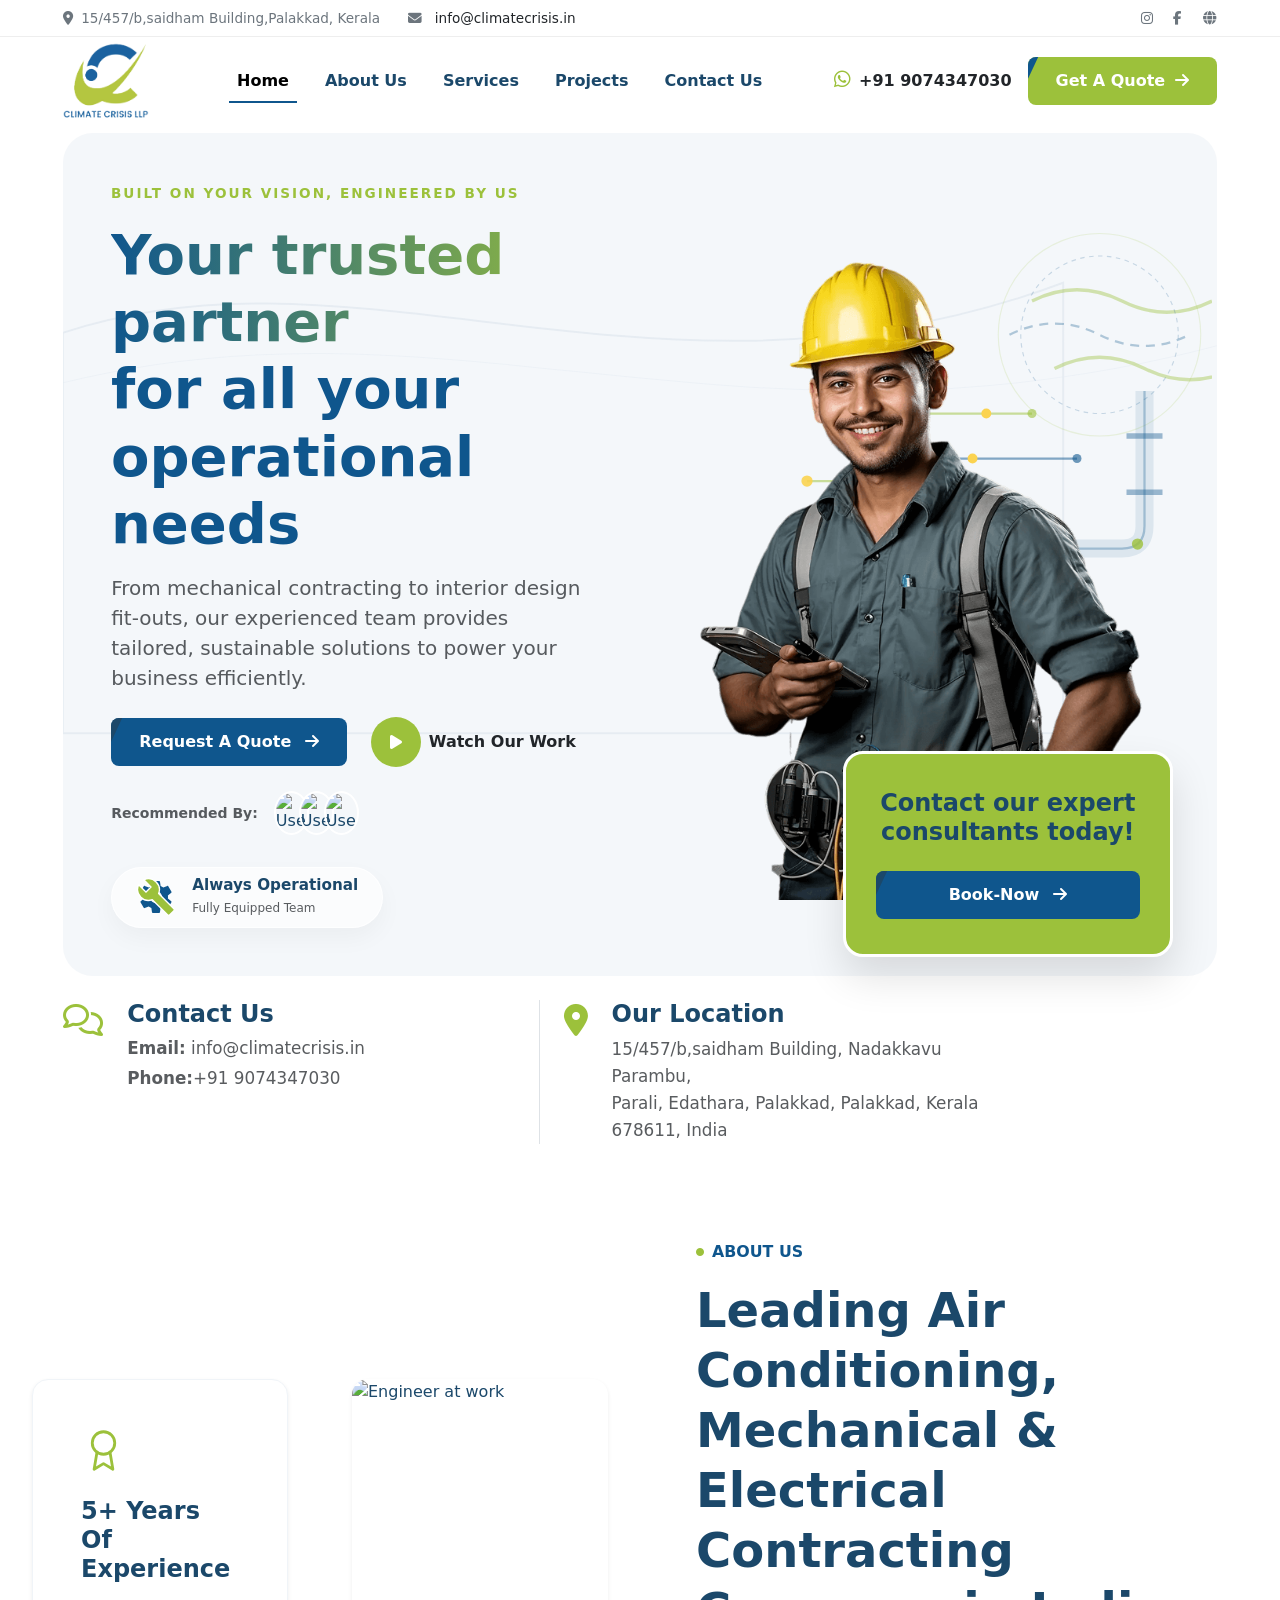
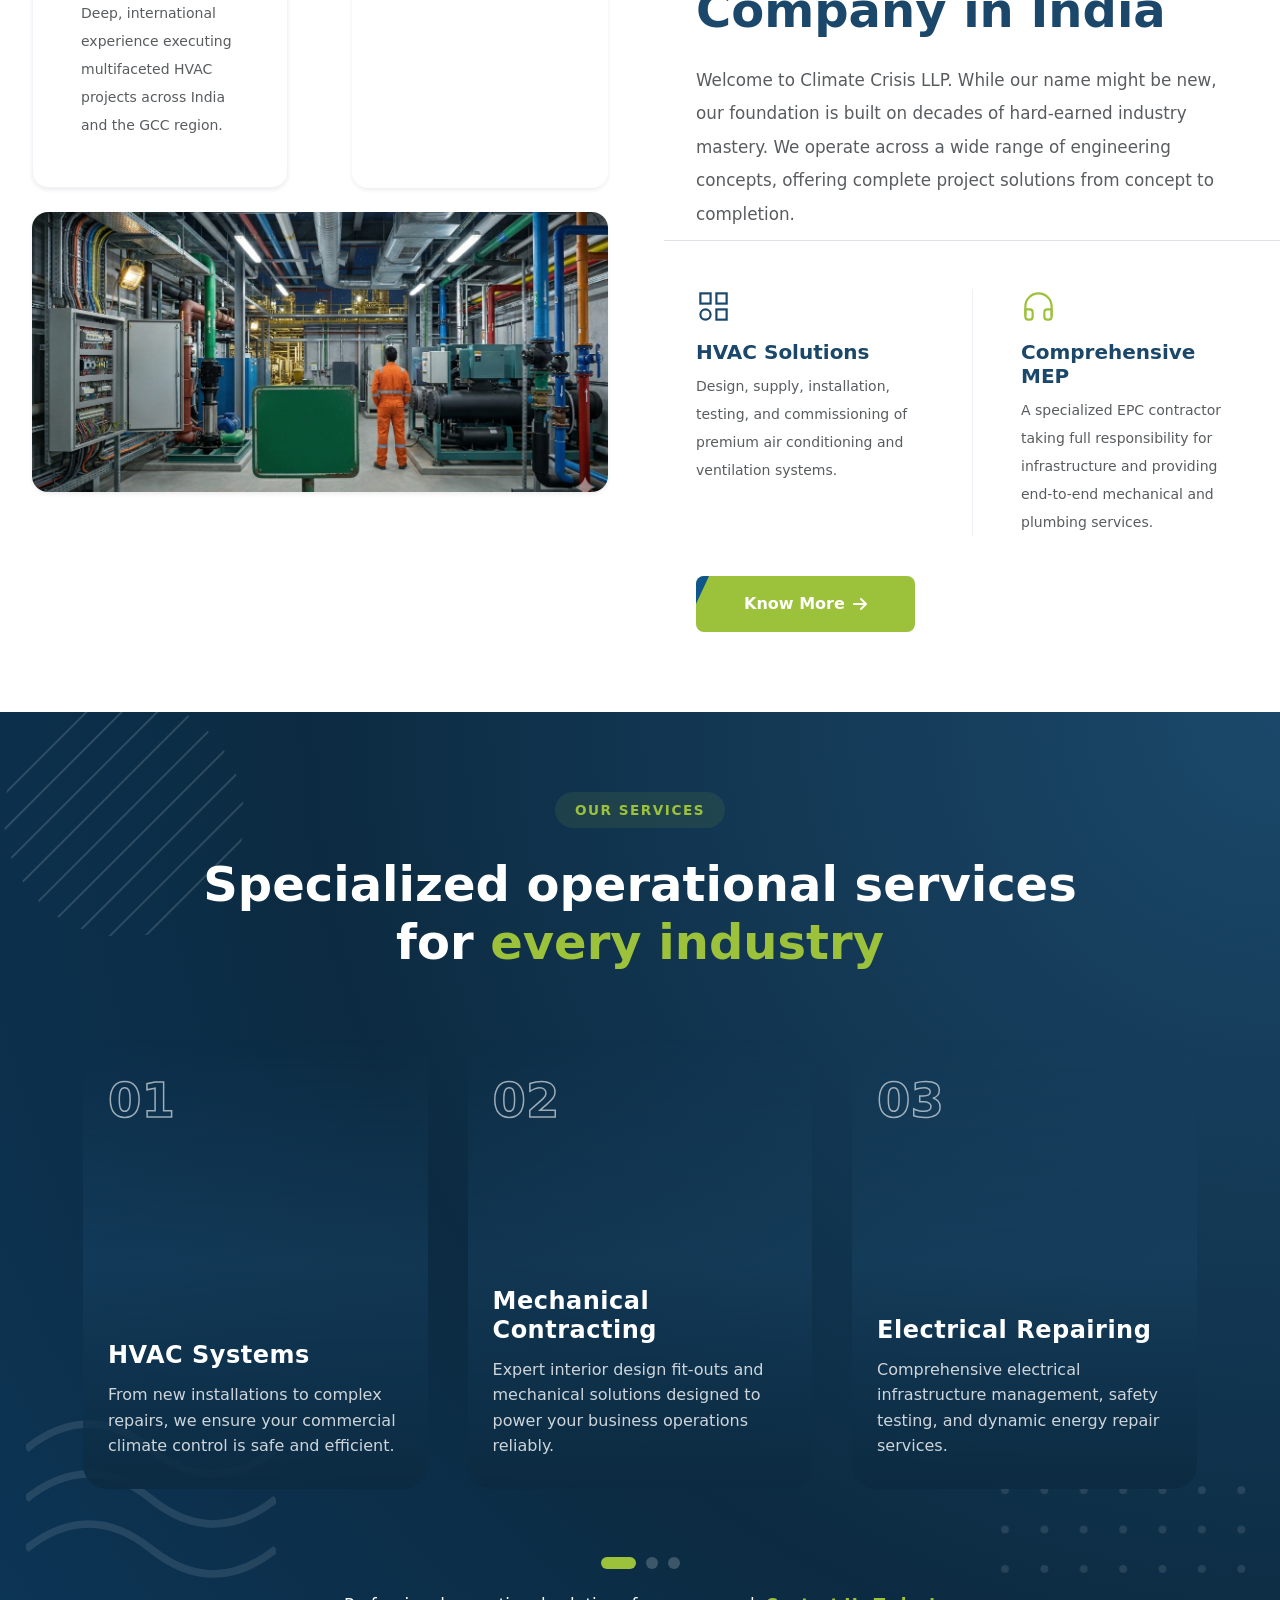
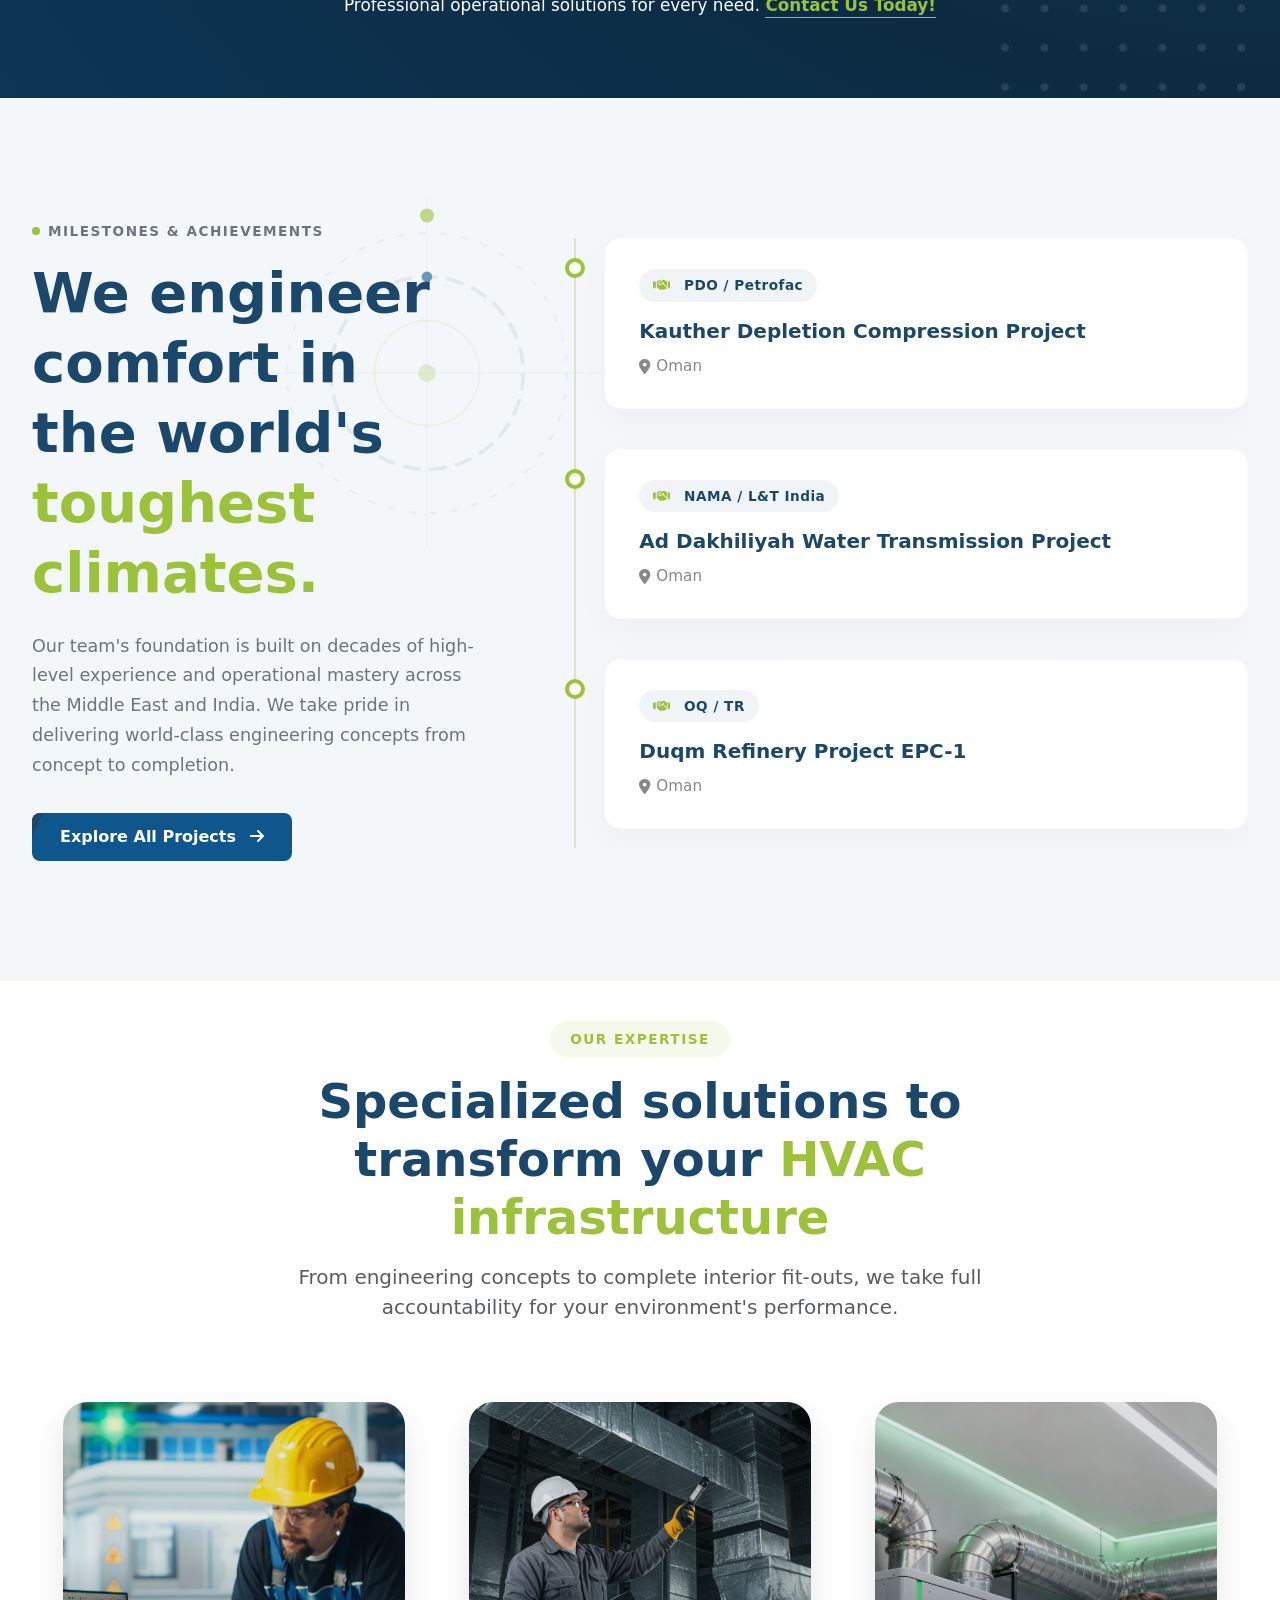
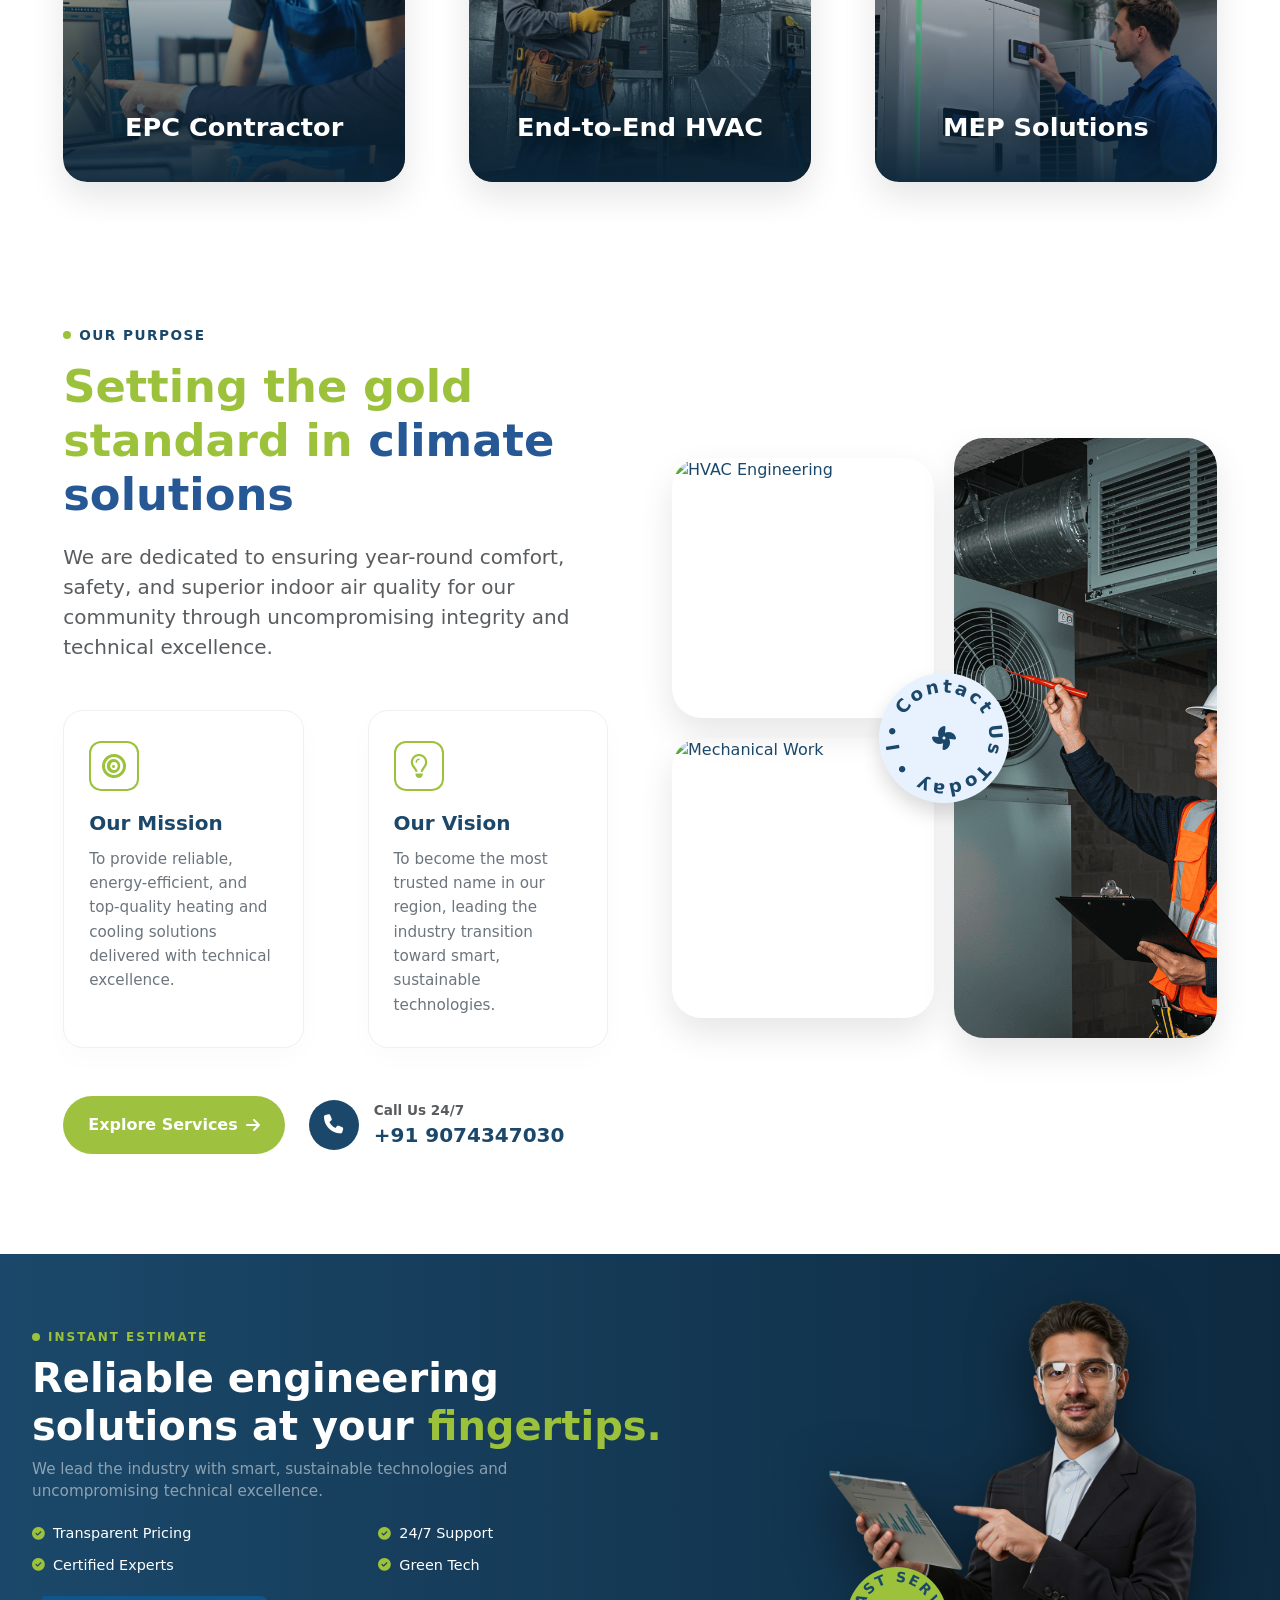
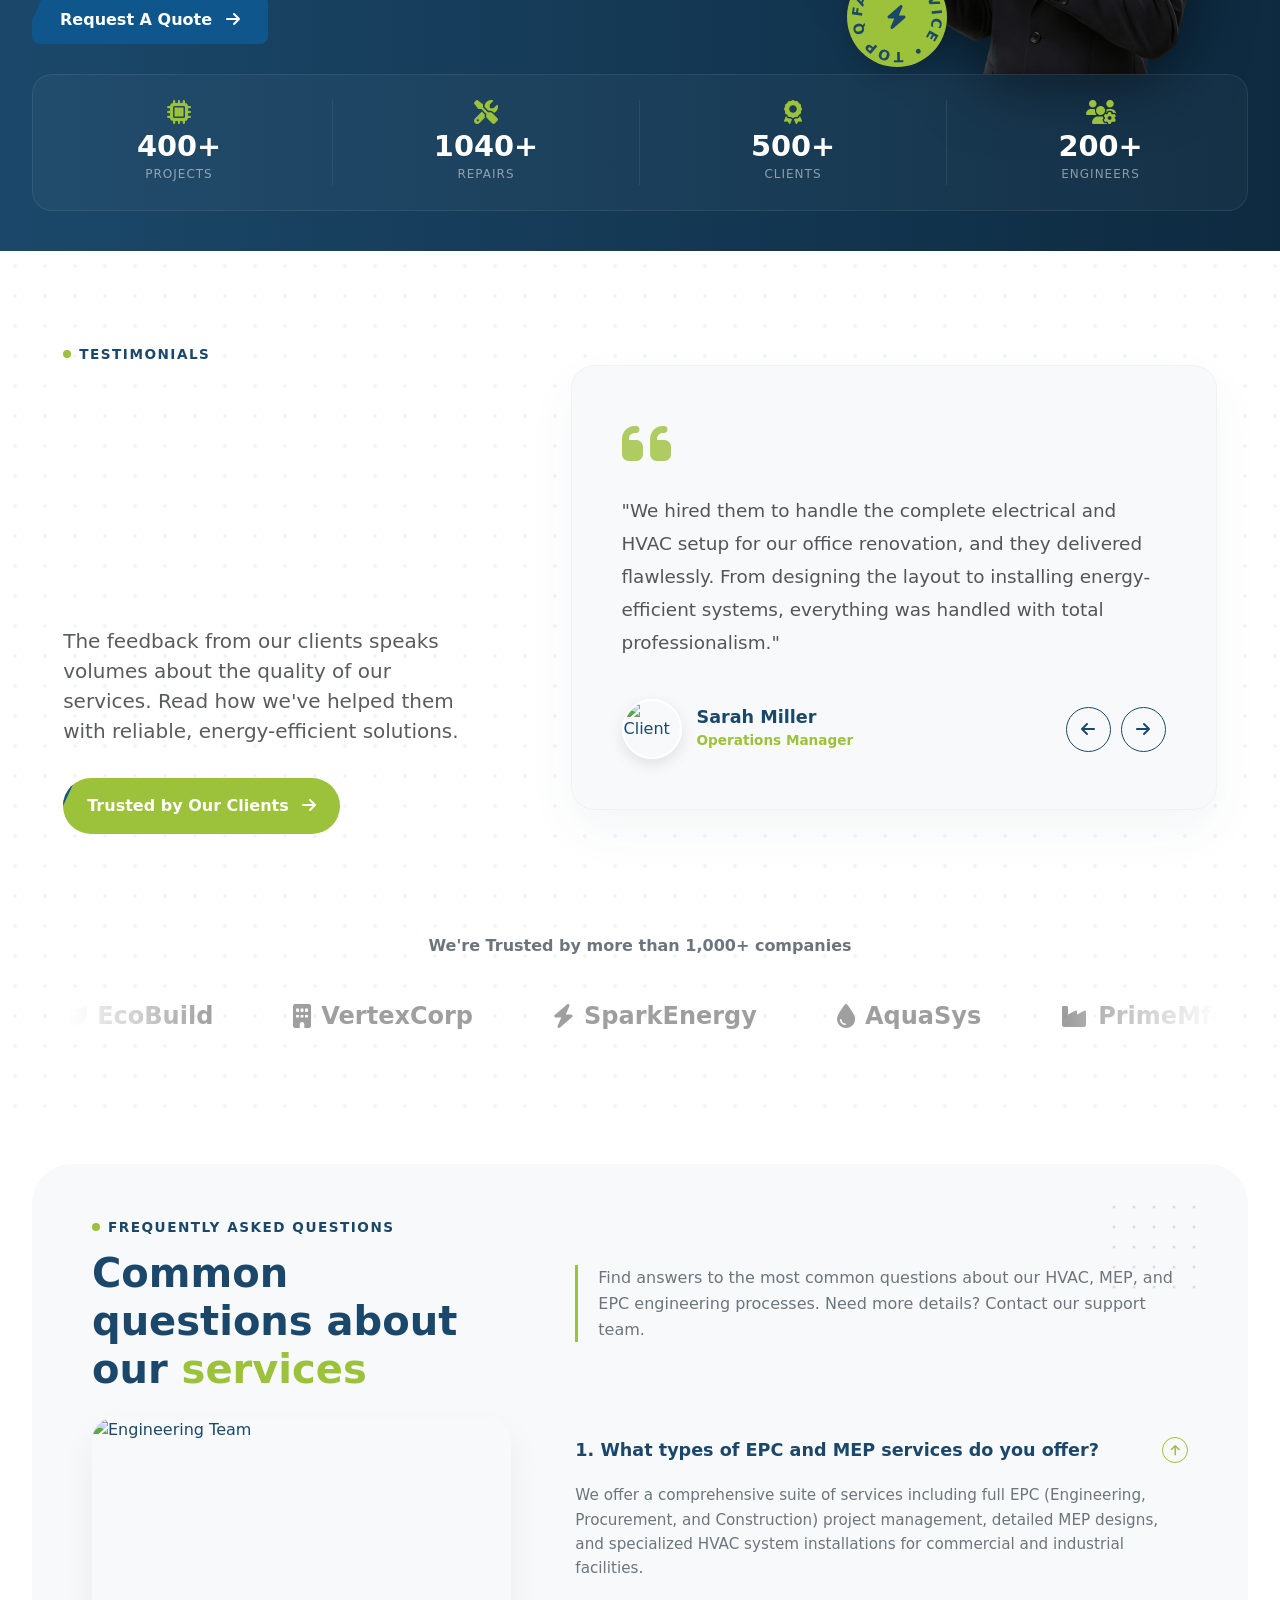
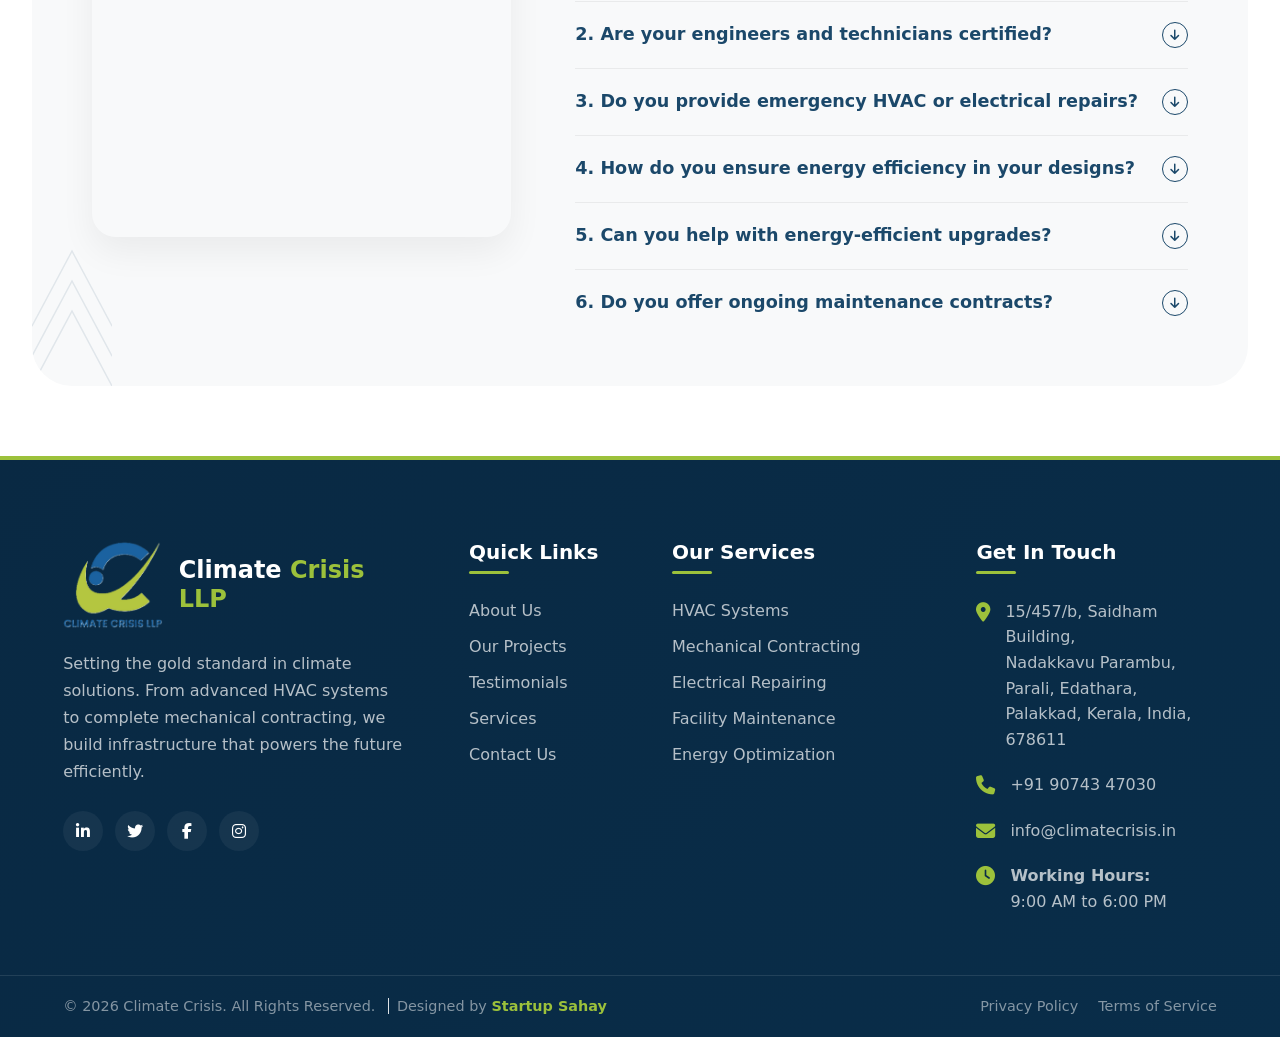
==== commit 9fff8e8f: "Update index.html" ====
--- a/index.html
+++ b/index.html
@@ -51,17 +51,14 @@
                     <li class="nav-item"><a class="nav-link" href="project.html">Projects</a></li>
                     <li class="nav-item"><a class="nav-link" href="contact.html">Contact Us</a></li>
                 </ul>
-                <div class="d-flex flex-wrap align-items-center gap-3 mt-3 mt-lg-0">
-    
-    <a href="https://wa.me/919074347030" class="text-decoration-none text-dark fw-bold text-nowrap">
-        <i class="fa-brands fa-whatsapp text-theme-green me-2" style="font-size: larger;"></i>+91 9074347030
-    </a>
-    
-    <a href="quote.html" class="btn btn-custom btn-custom-green flex-shrink-0">
-        Get A Quote <i class="fa-solid fa-arrow-right ms-1"></i>
-    </a>
-    
-</div>
+                <div class="d-flex align-items-center gap-3 mt-3 mt-lg-0">
+                    <a href="https://wa.me/919074347030" class="text-decoration-none text-dark fw-bold">
+                        <i class="fa-brands fa-whatsapp text-theme-green me-2" style="font-size: larger;"></i>+91 9074347030
+                    </a>
+                    <a href="quote.html" class="btn btn-custom btn-custom-green">
+    Get A Quote <i class="fa-solid fa-arrow-right ms-1"></i>
+</a>
+                </div>
             </div>
         </div>
     </nav>
@@ -925,7 +922,7 @@
 </section>
 
 <section class="testimonials-section">
-    <div class="container position-relative z-1">
+    <div id="testi-section" class="container position-relative z-1">
         
         <div class="row align-items-center gx-lg-5">
             
@@ -1223,21 +1220,21 @@
                     <h4 class="footer-widget-title">Quick Links</h4>
                     <ul class="footer-links-list">
                         <li><a href="about.html">About Us</a></li>
-                        <li><a href="#">Our Projects</a></li>
-                        <li><a href="#">Testimonials</a></li>
-                        <li><a href="#">Services</a></li>
-                        <li><a href="#">Contact Us</a></li>
+                        <li><a href="project.html">Our Projects</a></li>
+                        <li><a href="index.html#testi-section">Testimonials</a></li>
+                        <li><a href="service.html">Services</a></li>
+                        <li><a href="contact.html">Contact Us</a></li>
                     </ul>
                 </div>
 
                 <div class="col-lg-3 col-md-6 mb-5 mb-lg-0 footer-col">
                     <h4 class="footer-widget-title">Our Services</h4>
                     <ul class="footer-links-list">
-                        <li><a href="#">HVAC Systems</a></li>
-                        <li><a href="#">Mechanical Contracting</a></li>
-                        <li><a href="#">Electrical Repairing</a></li>
-                        <li><a href="#">Facility Maintenance</a></li>
-                        <li><a href="#">Energy Optimization</a></li>
+                        <li><a href="project.html#hvac">HVAC Systems</a></li>
+                        <li><a href="service.html#hvac-section">Mechanical Contracting</a></li>
+                        <li><a href="service.html#elec-section">Electrical Repairing</a></li>
+                        <li><a href="service.html#maintenance">Facility Maintenance</a></li>
+                        <li><a href="project.html">Energy Optimization</a></li>
                     </ul>
                 </div>
 
@@ -1293,8 +1290,8 @@
                 </div>
                 <div class="col-lg-6">
                     <div class="footer-bottom-links">
-                        <a href="#">Privacy Policy</a>
-                        <a href="#">Terms of Service</a>
+                        <a href="privacy.html">Privacy Policy</a>
+                        <a href="terms.html">Terms of Service</a>
                         <!-- <a href="#">Cookie Policy</a> -->
                     </div>
                 </div>
@@ -1307,4 +1304,4 @@
     <script src="/assest/js/script.js"></script>
 </body>
 
-</html>+</html>
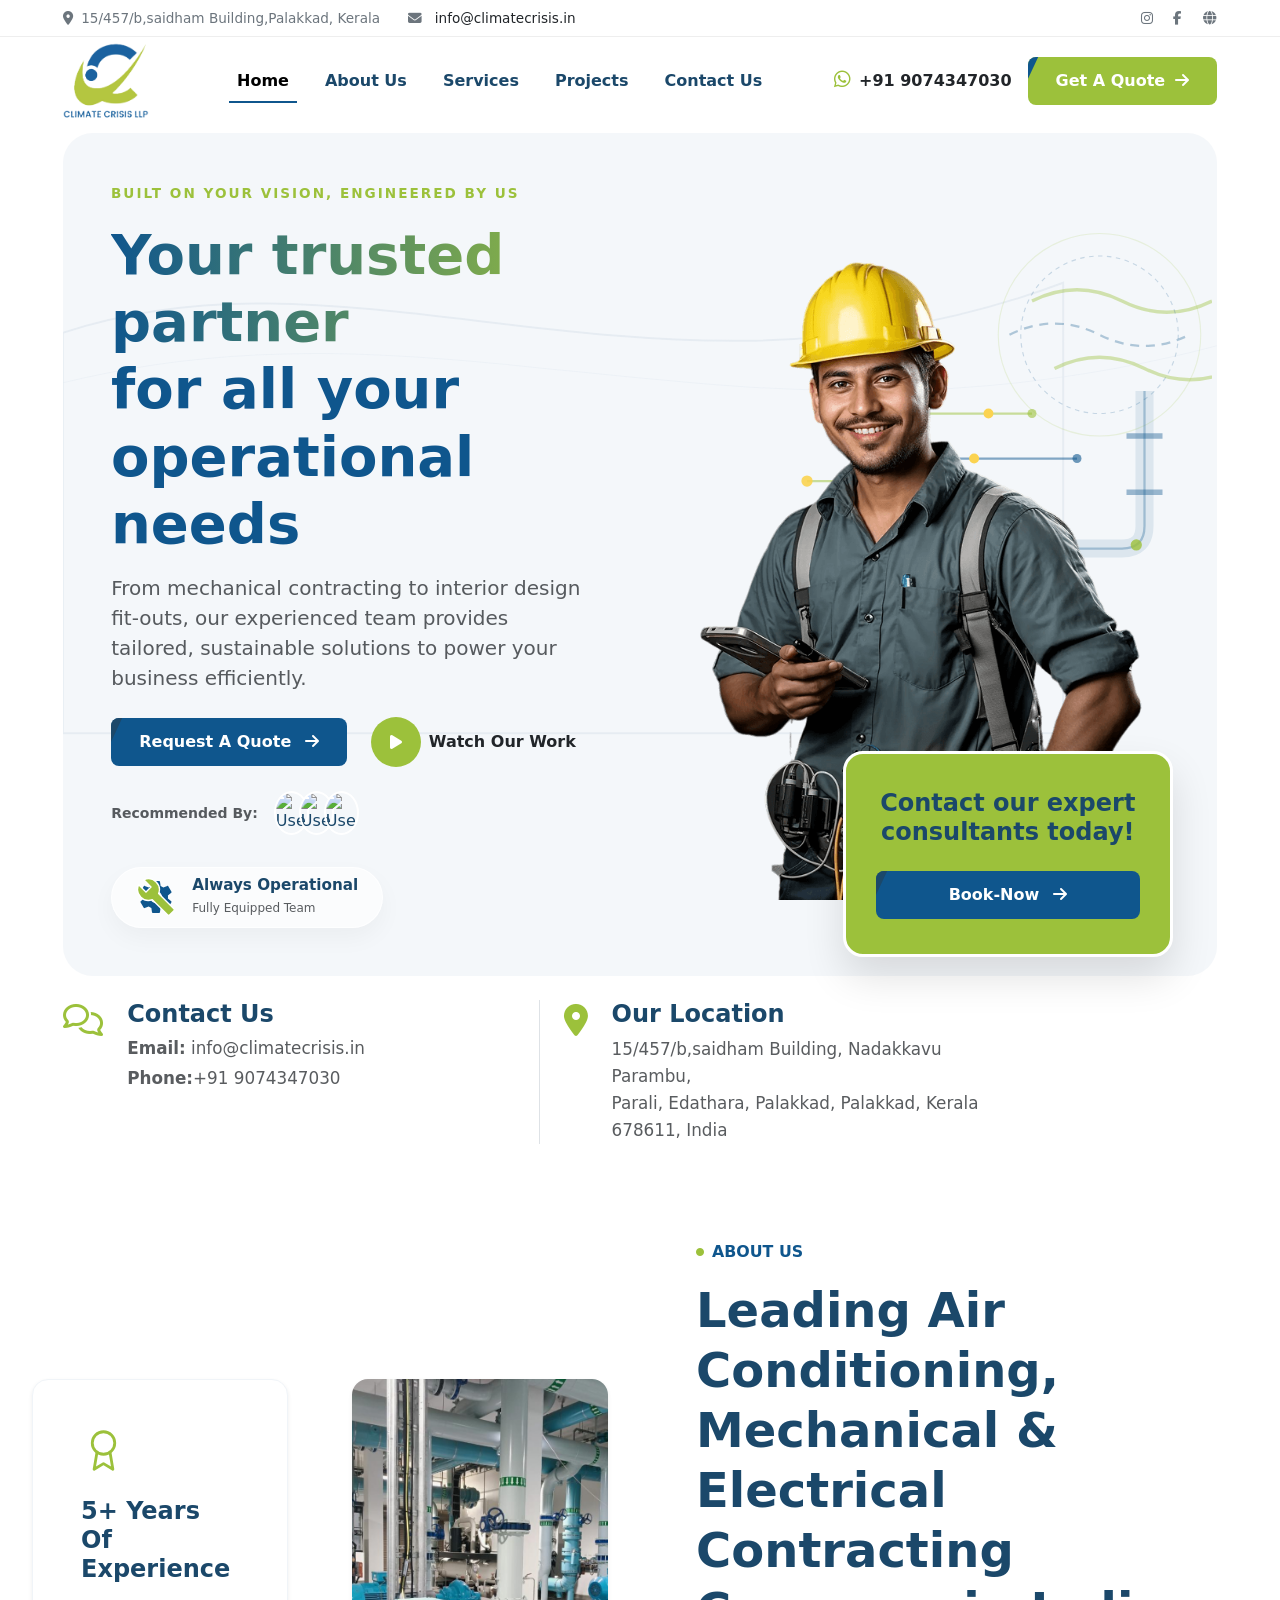
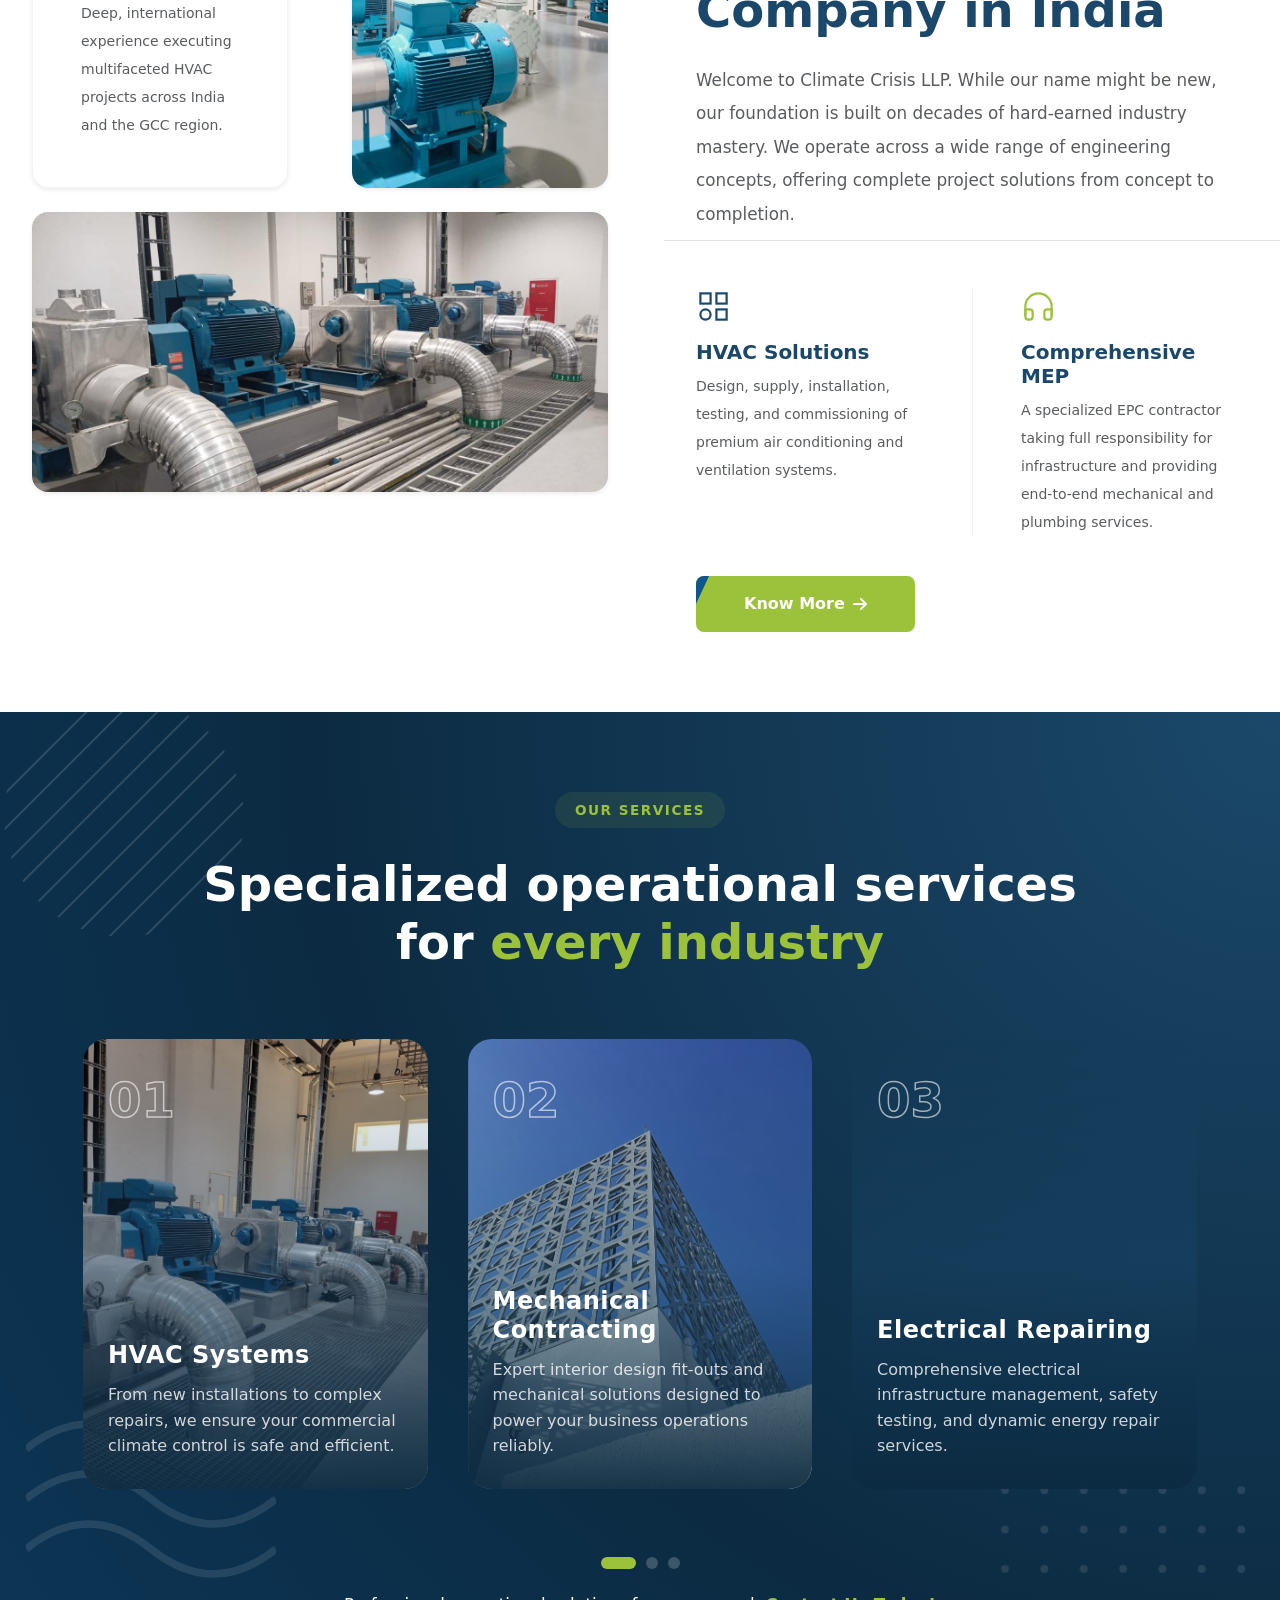
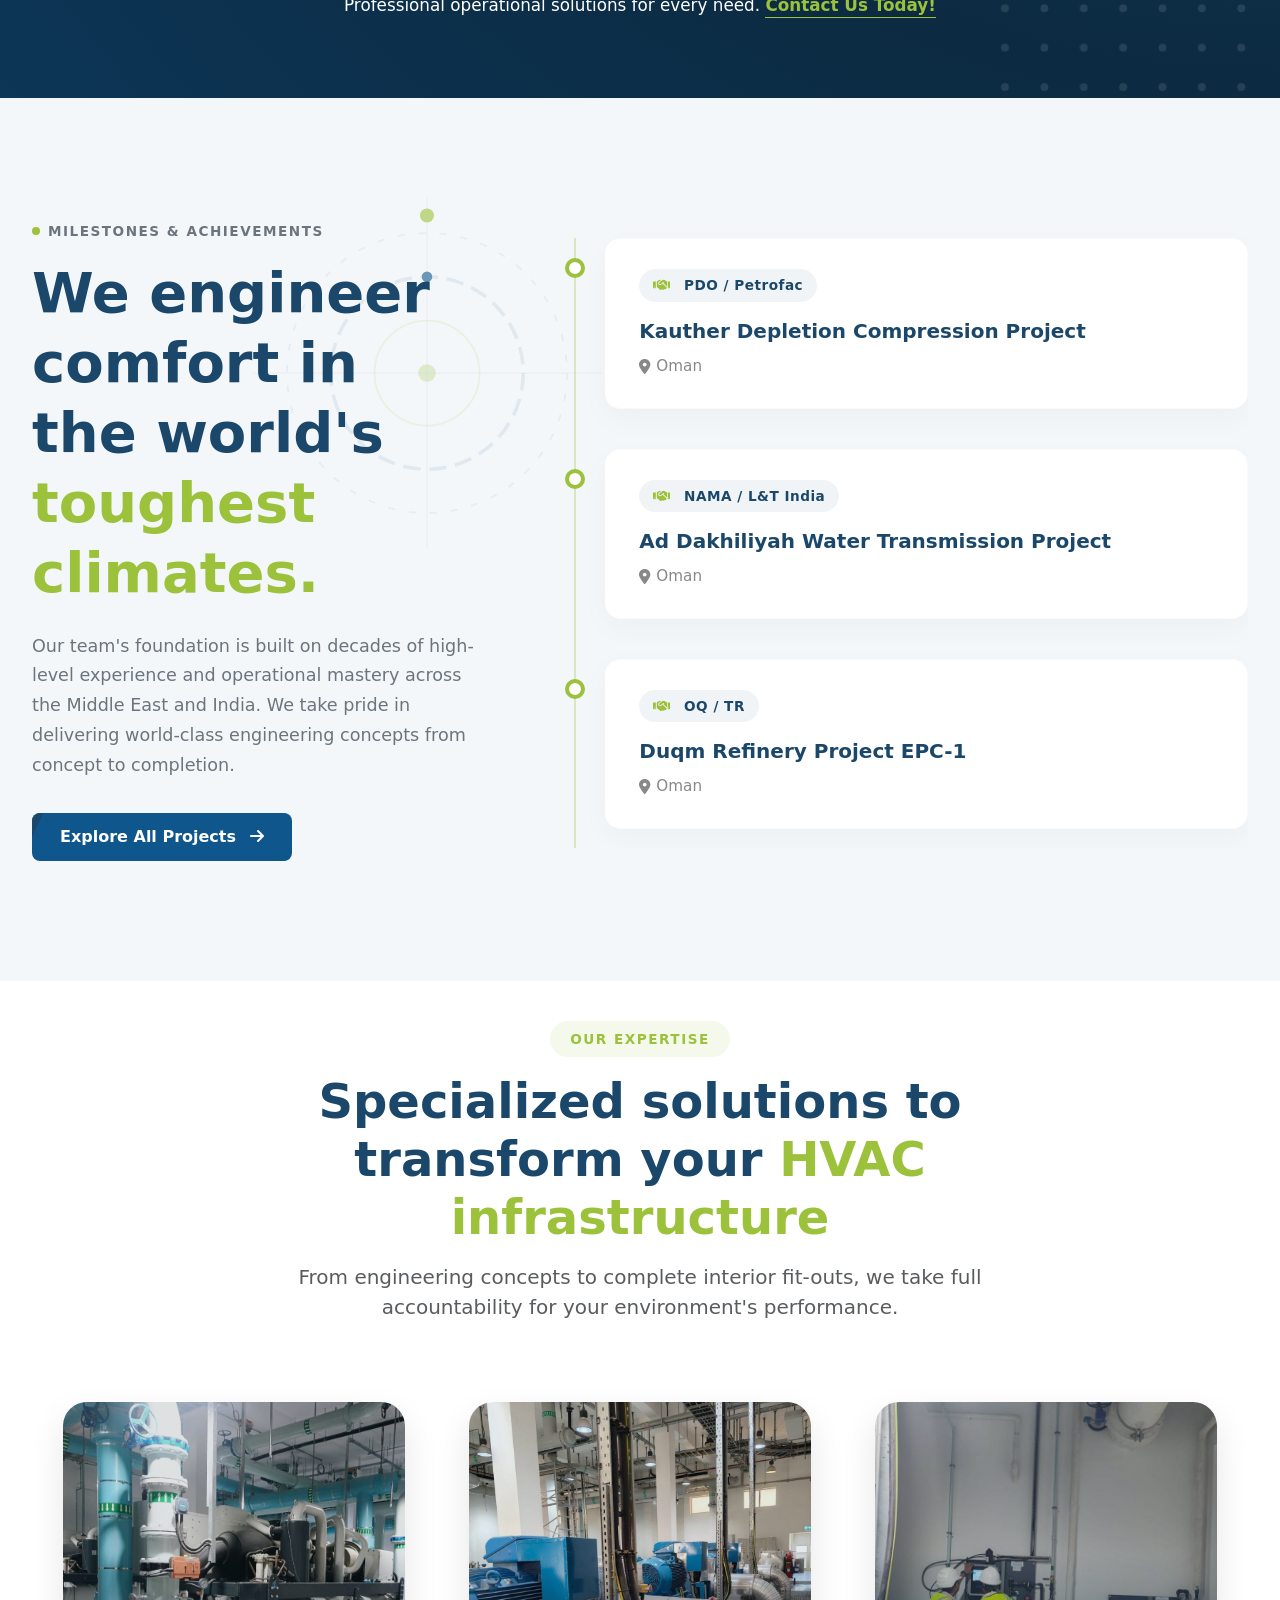
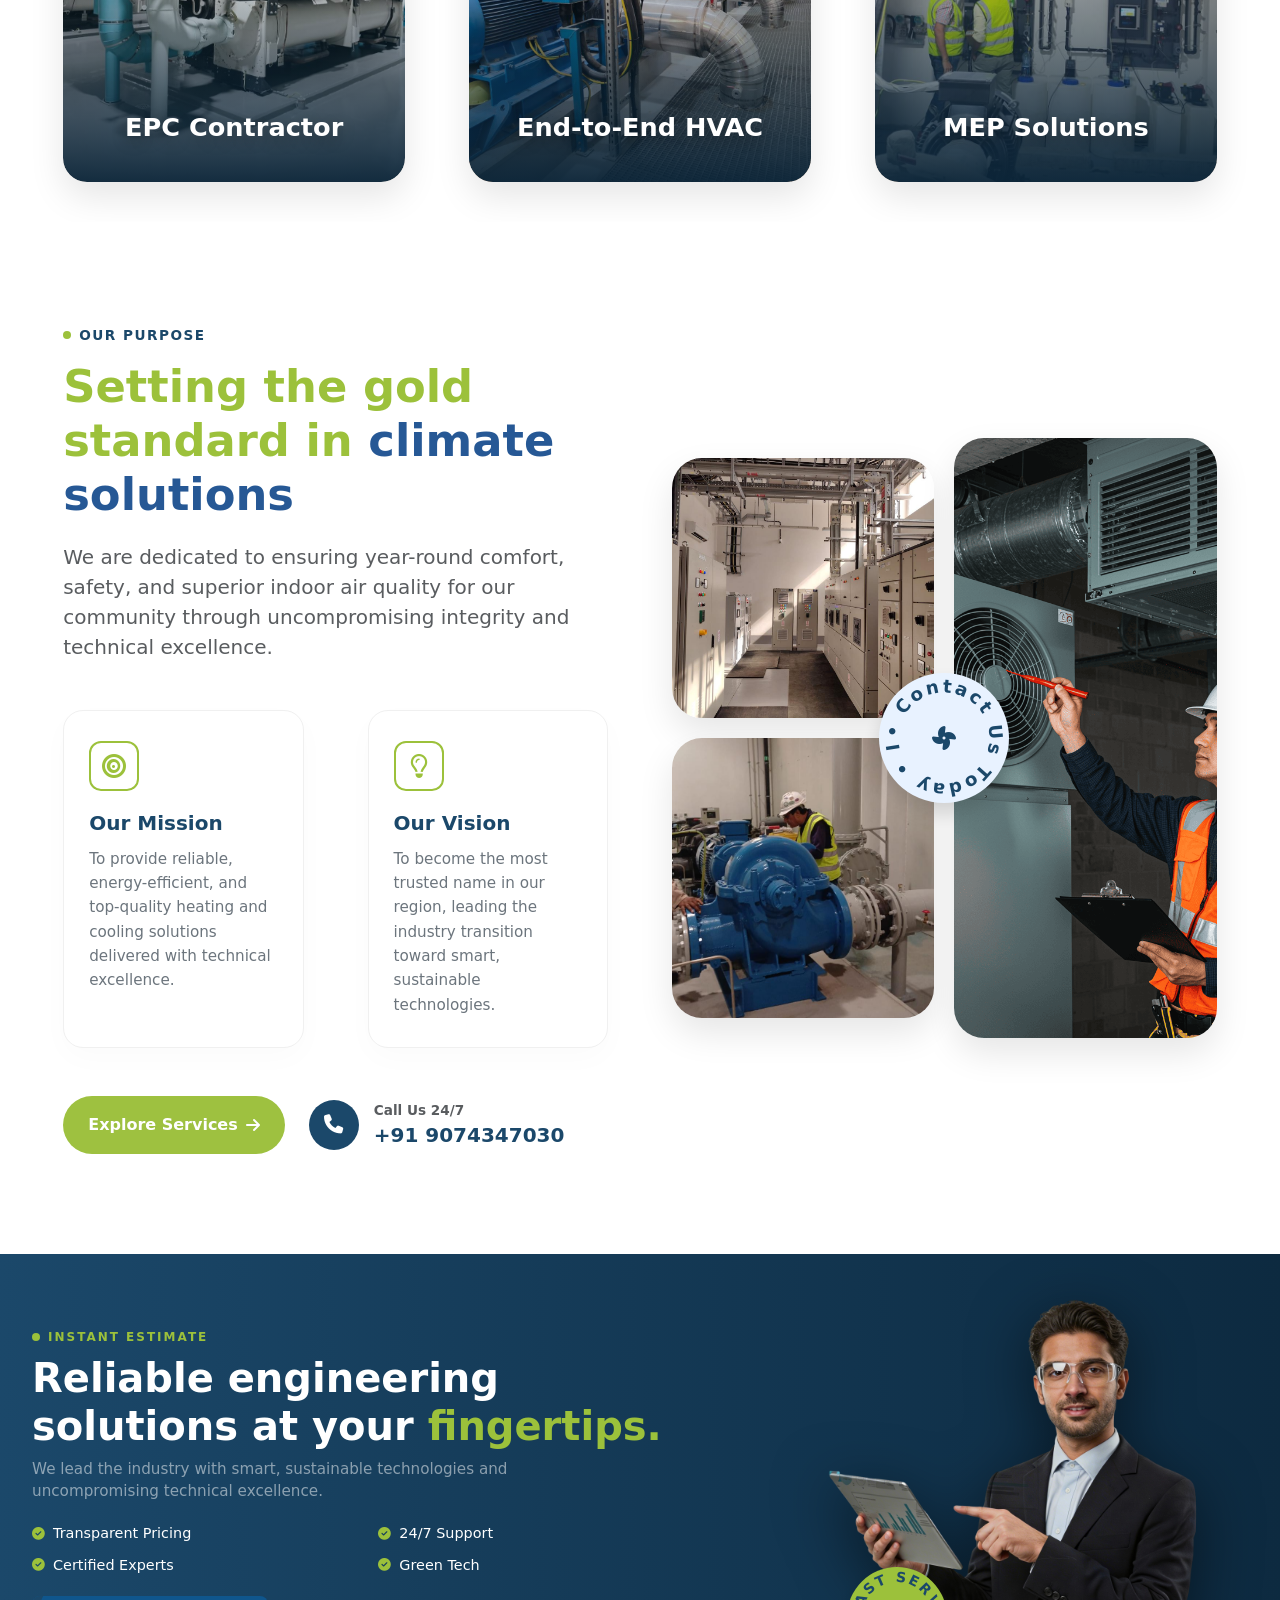
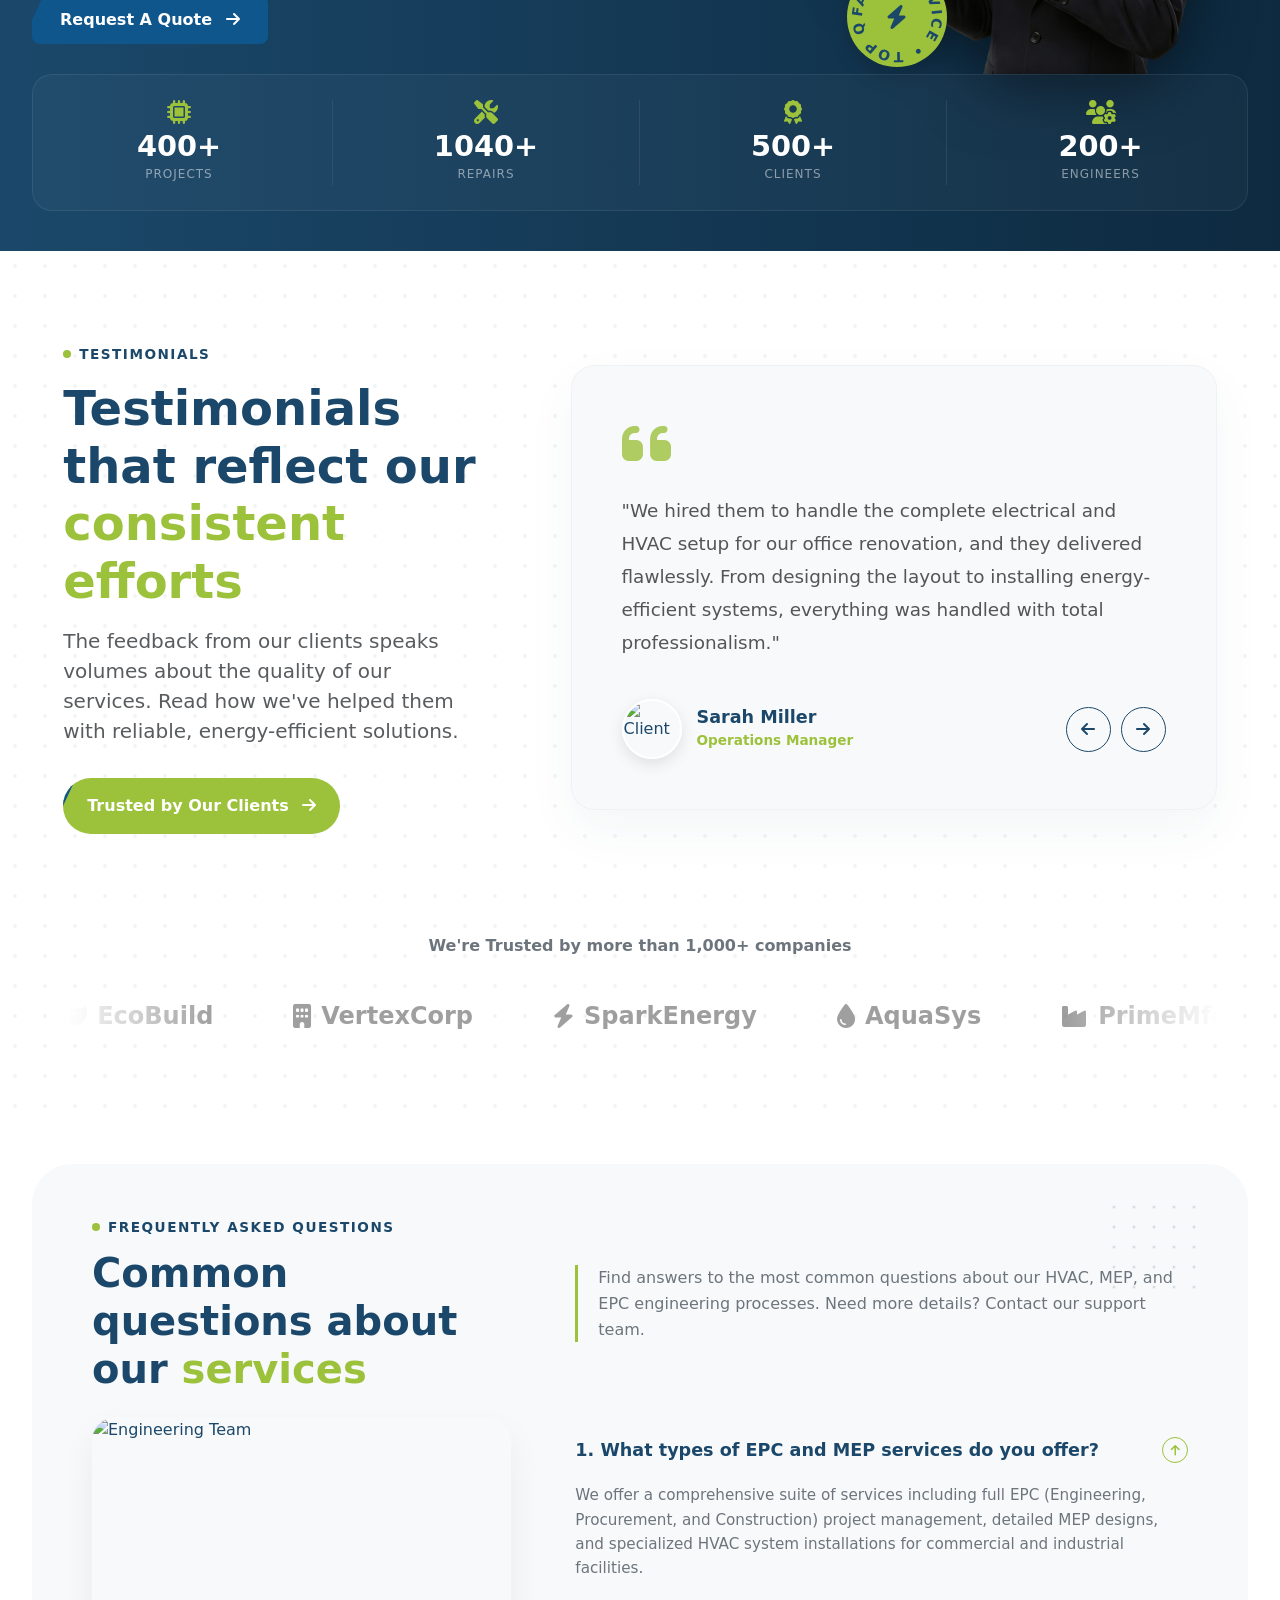
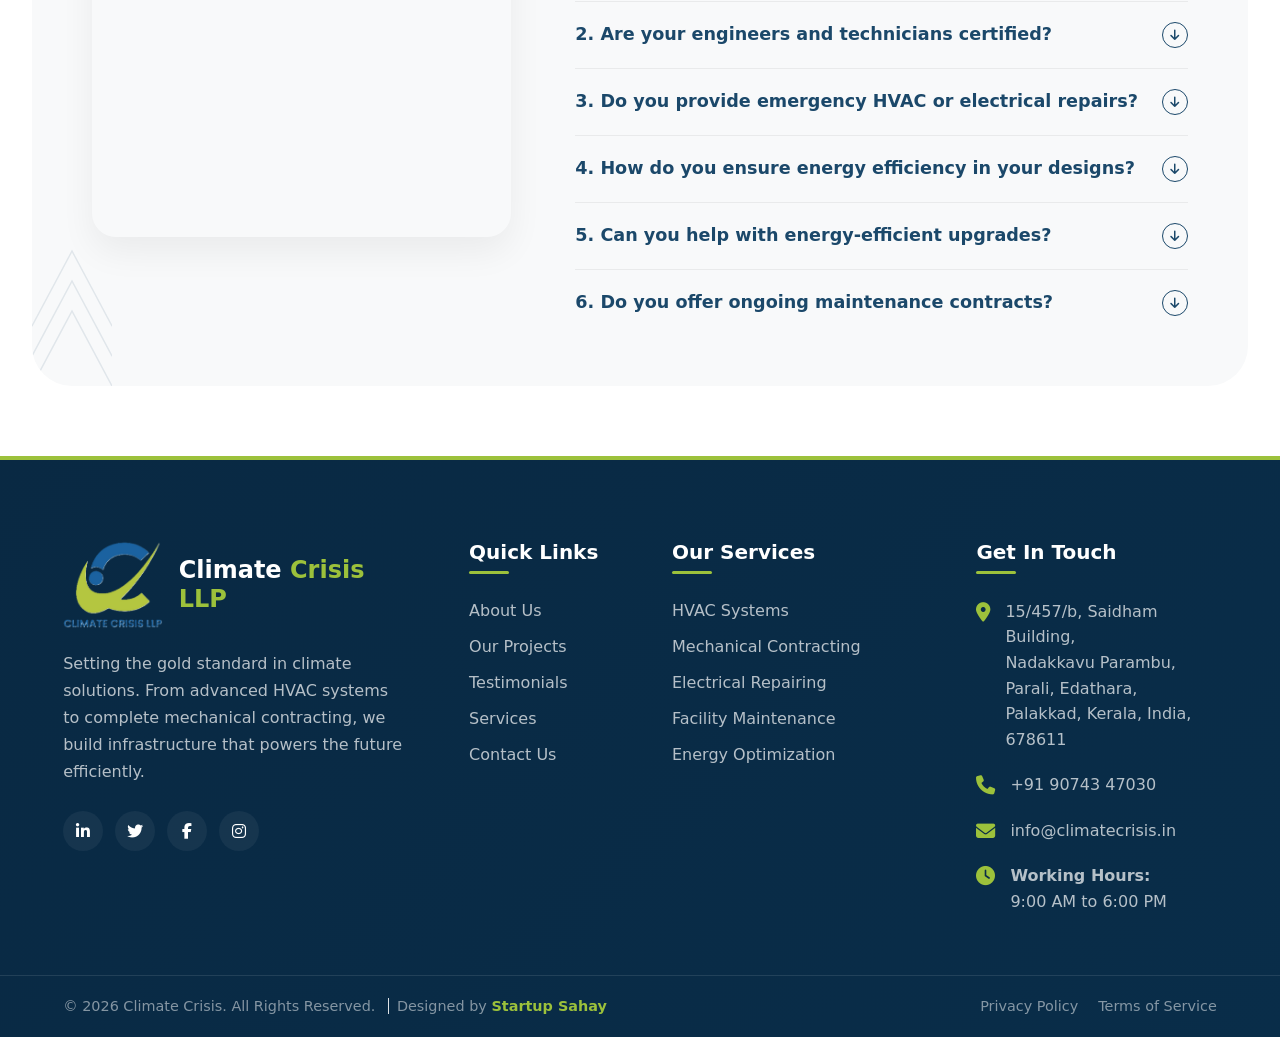
==== commit 31717275: "Update index.html" ====
--- a/index.html
+++ b/index.html
@@ -285,7 +285,7 @@
                             </div>
                             <div class="col-sm-6">
                                 <div class="video-card position-relative rounded-4 overflow-hidden h-100 shadow-sm">
-                                    <img src="https://images.unsplash.com/photo-1581092918056-0c4c3acd3789?auto=format&fit=crop&q=80&w=600"
+                                    <img src="./assest/img/climateimg8.jpeg"
                                         alt="Engineer at work" class="img-fluid w-100 h-100 object-fit-cover">
                                     <!-- <a href="#"
                                         class="play-btn-overlay position-absolute top-50 start-50 translate-middle">
@@ -295,7 +295,7 @@
                             </div>
                         </div>
                         <div class="main-image-card rounded-4 overflow-hidden shadow-sm position-relative">
-                            <img src="./assest/img/companywor.jpeg"
+                            <img src="./assest/img/climateimg14.jpeg"
                                 alt="Electrical Panel Work" class="img-fluid w-100 object-fit-cover"
                                 style="height: 280px;">
                         </div>
@@ -430,7 +430,7 @@
                     <div class="carousel-slide">
                         <div class="service-card">
                             <div class="card-bg"
-                                style="background-image: url('https://images.unsplash.com/photo-1504328345606-18bbc8c9d7d1?q=80&w=800');">
+                                style="background-image: url('./assest/img/climateimg17.jpeg');">
                             </div>
                             <div class="card-overlay"></div>
                             <div class="card-number">01</div>
@@ -446,7 +446,7 @@
                     <div class="carousel-slide">
                         <div class="service-card">
                             <div class="card-bg"
-                                style="background-image: url('https://images.unsplash.com/photo-1581092160562-40aa08e78837?q=80&w=800');">
+                                style="background-image: url('./assest/img/climateimg6.jpeg');">
                             </div>
                             <div class="card-overlay"></div>
                             <div class="card-number">02</div>
@@ -670,7 +670,7 @@
                     <div class="flip-card-wrapper">
                         <div class="flip-card-inner">
                             
-                            <div class="flip-card-front" style="background-image: url('/assest/img/EPC_Controller.jpg');">
+                            <div class="flip-card-front" style="background-image: url('/assest/img/climateimg10.jpeg');">
                                 <h4 class="flip-title-front">EPC Contractor</h4>
                             </div>
                             
@@ -692,7 +692,7 @@
                     <div class="flip-card-wrapper">
                         <div class="flip-card-inner">
                             
-                            <div class="flip-card-front" style="background-image: url('./assest/img/hvacworkma.jpeg');">
+                            <div class="flip-card-front" style="background-image: url('./assest/img/climateimg20.jpeg');">
                                 <h4 class="flip-title-front">End-to-End HVAC</h4>
                             </div>
                             
@@ -716,7 +716,7 @@
                     <div class="flip-card-wrapper">
                         <div class="flip-card-inner">
                             
-                            <div class="flip-card-front" style="background-image: url('./assest/img/manworkingair.jpeg');">
+                            <div class="flip-card-front" style="background-image: url('./assest/img/climateimg5.jpeg');">
                                 <h4 class="flip-title-front">MEP Solutions</h4>
                             </div>
                             
@@ -815,9 +815,9 @@
     <div class="masonry-wrapper" id="masonry-anim-trigger">
         
         <div class="masonry-col left-col">
-            <img src="https://images.unsplash.com/photo-1581092160607-ee22621dd758?q=80&w=600&auto=format&fit=crop" alt="HVAC Engineering" class="masonry-img img-top-left reveal-img" style="animation-delay: 0.2s;">
+            <img src="./assest/img/climateimg19.jpeg" alt="HVAC Engineering" class="masonry-img img-top-left reveal-img" style="animation-delay: 0.2s;">
             
-            <img src="https://images.unsplash.com/photo-1504328345606-18bbc8c9d7d1?q=80&w=600&auto=format&fit=crop" alt="Mechanical Work" class="masonry-img img-bottom-left reveal-img" style="animation-delay: 0.4s;">
+            <img src="./assest/img/climateimg2.jpeg" alt="Mechanical Work" class="masonry-img img-bottom-left reveal-img" style="animation-delay: 0.4s;">
         </div>
 
         <div class="masonry-col">
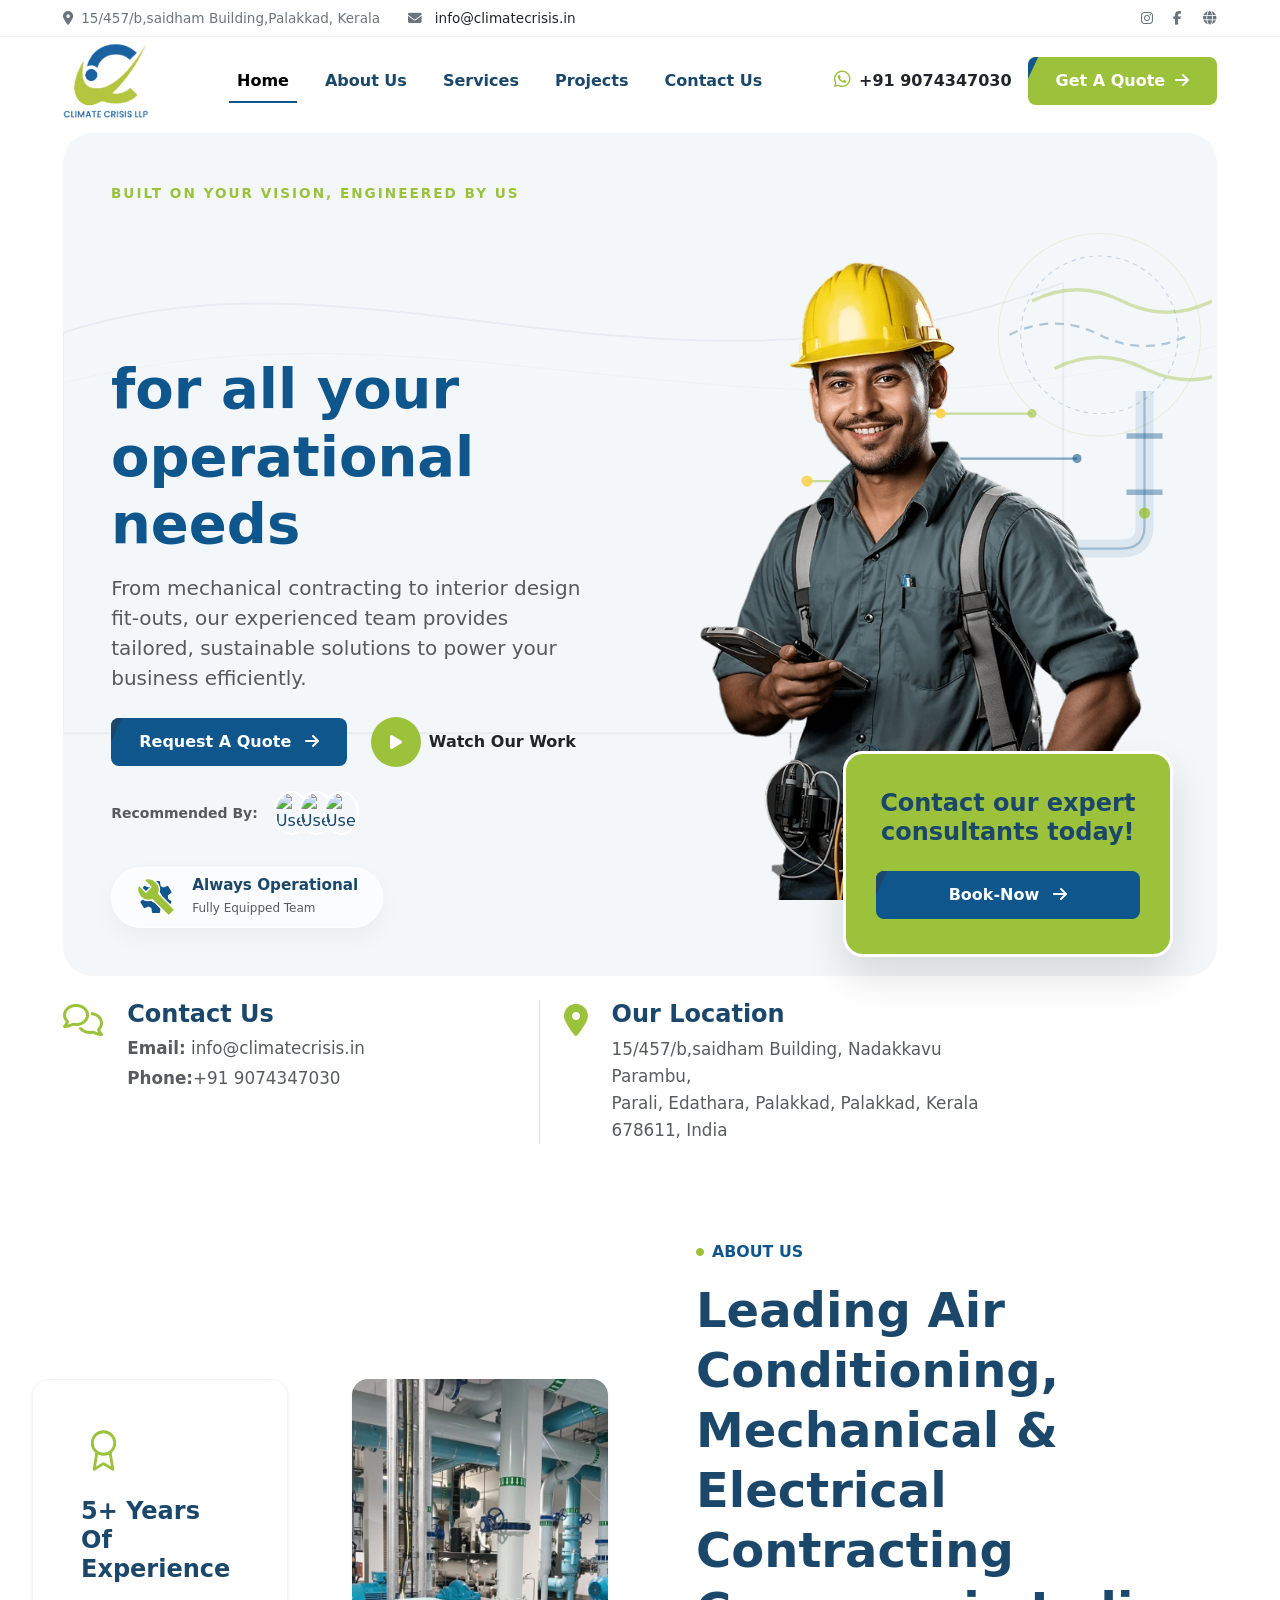
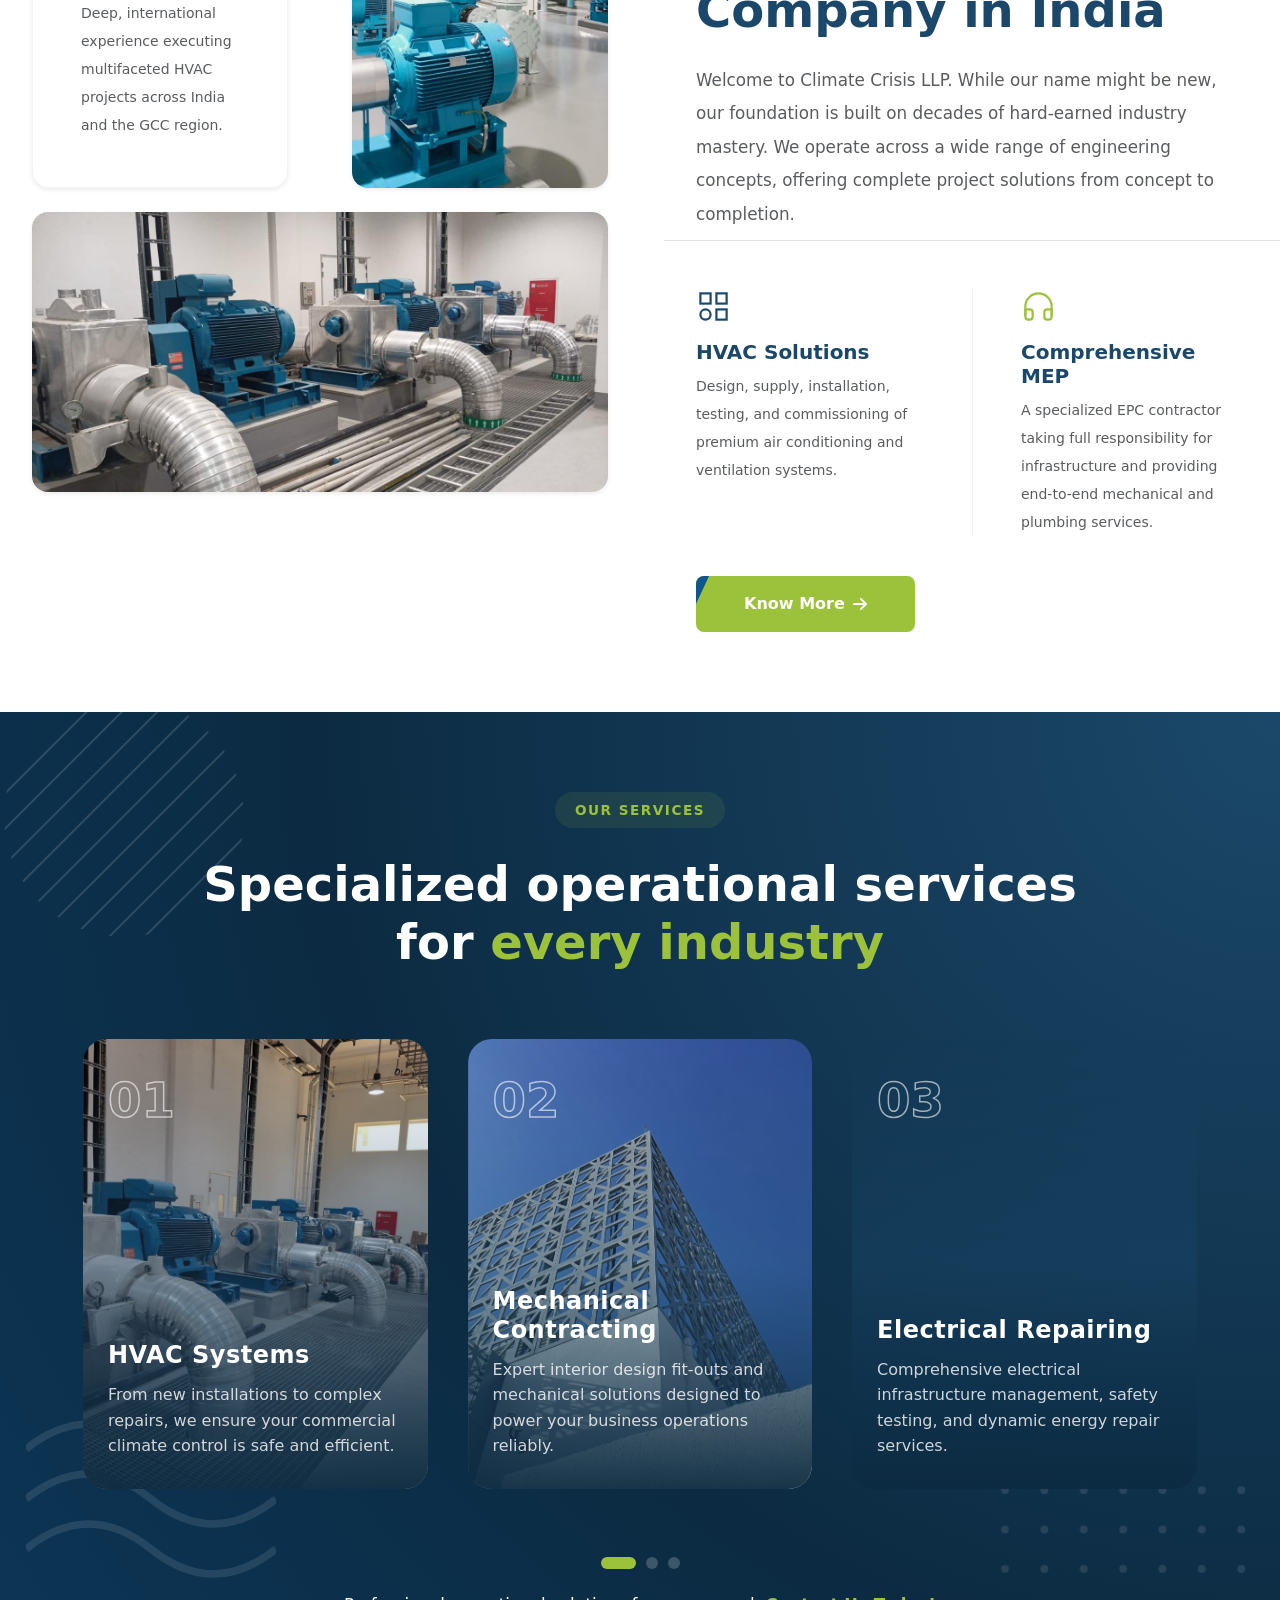
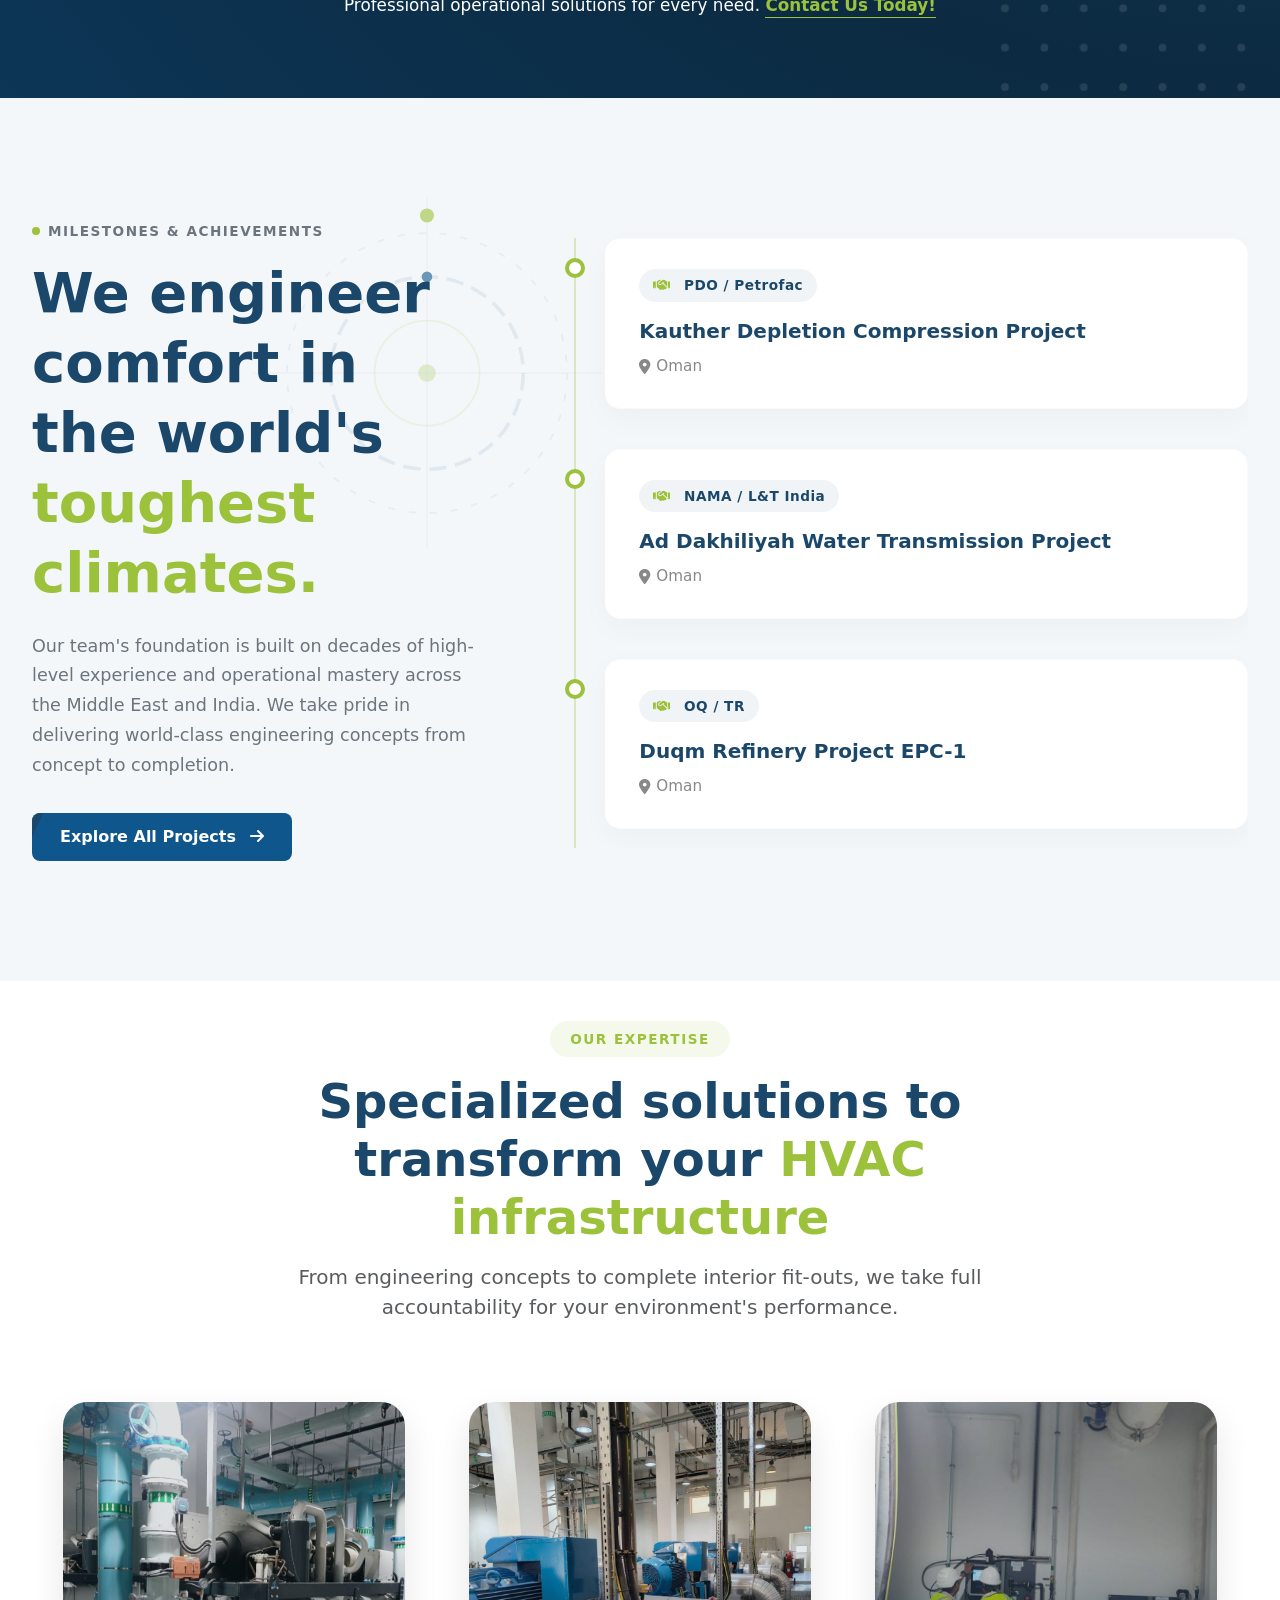
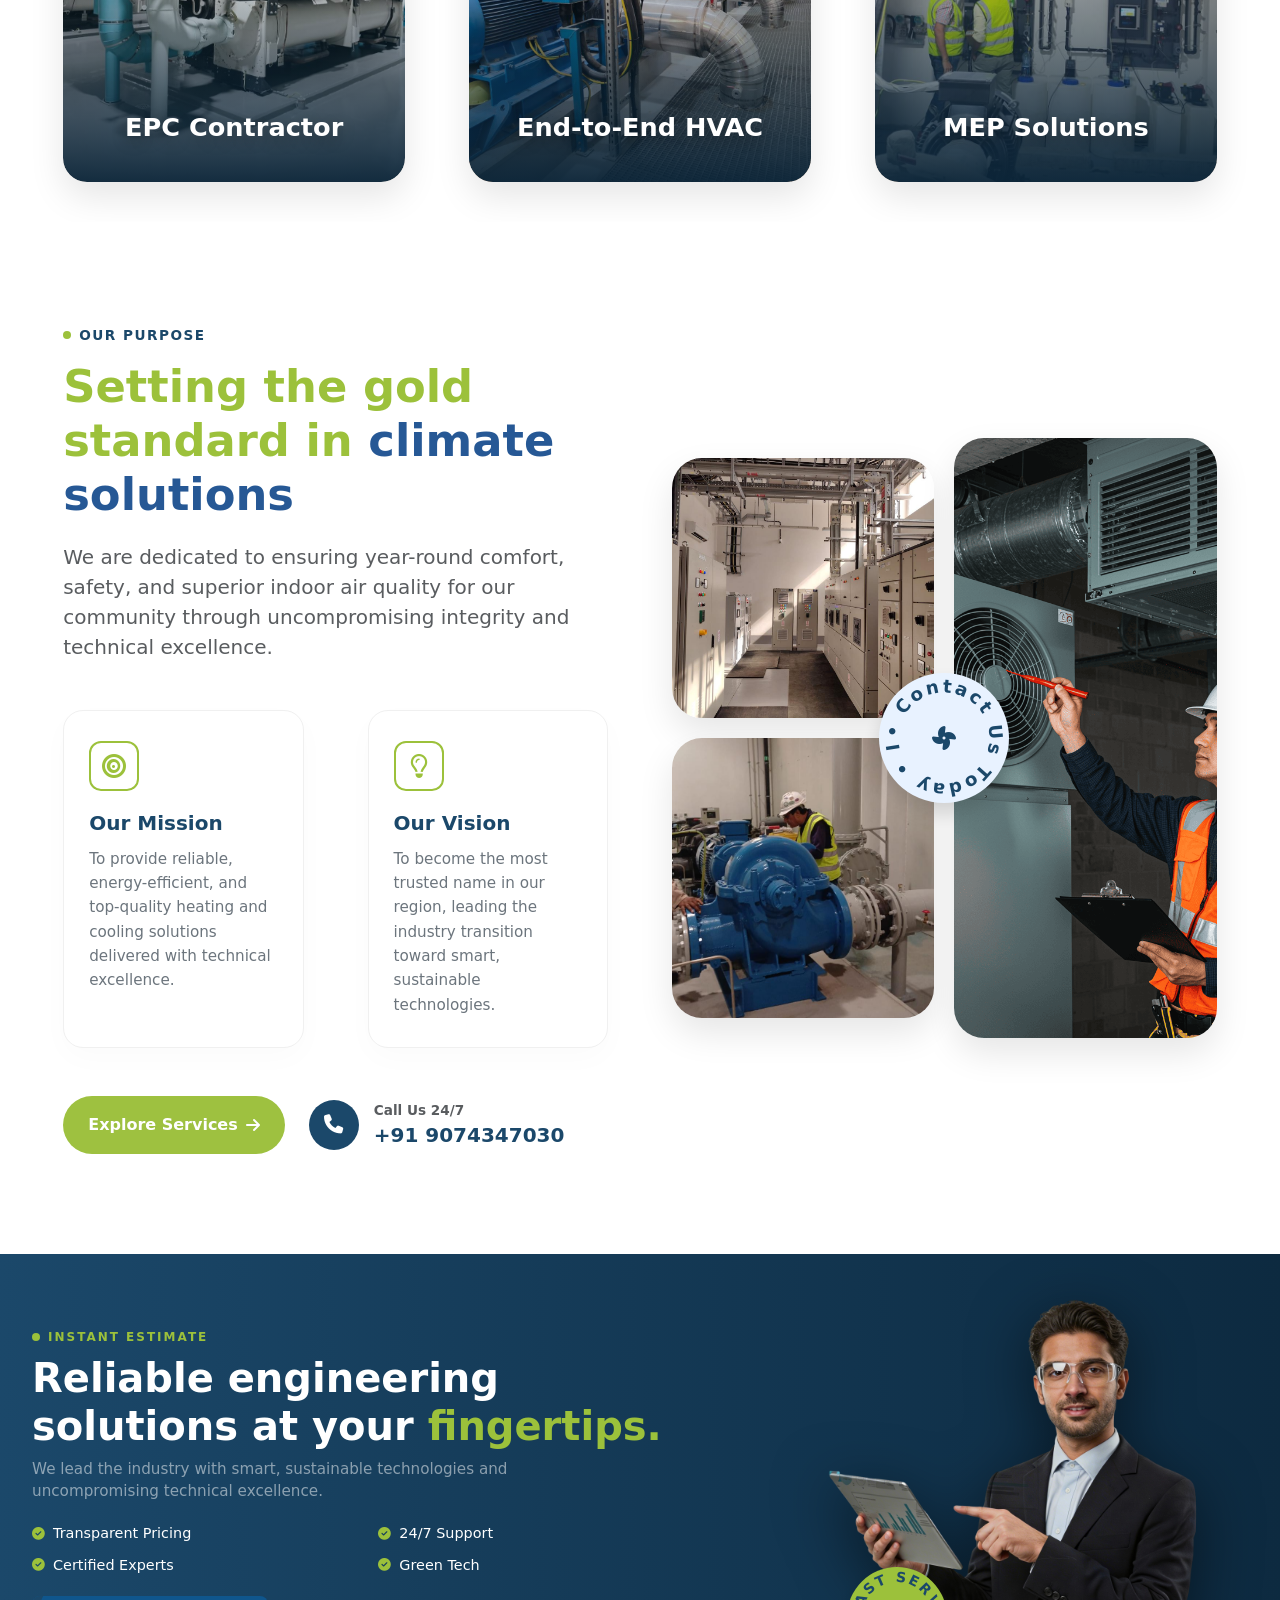
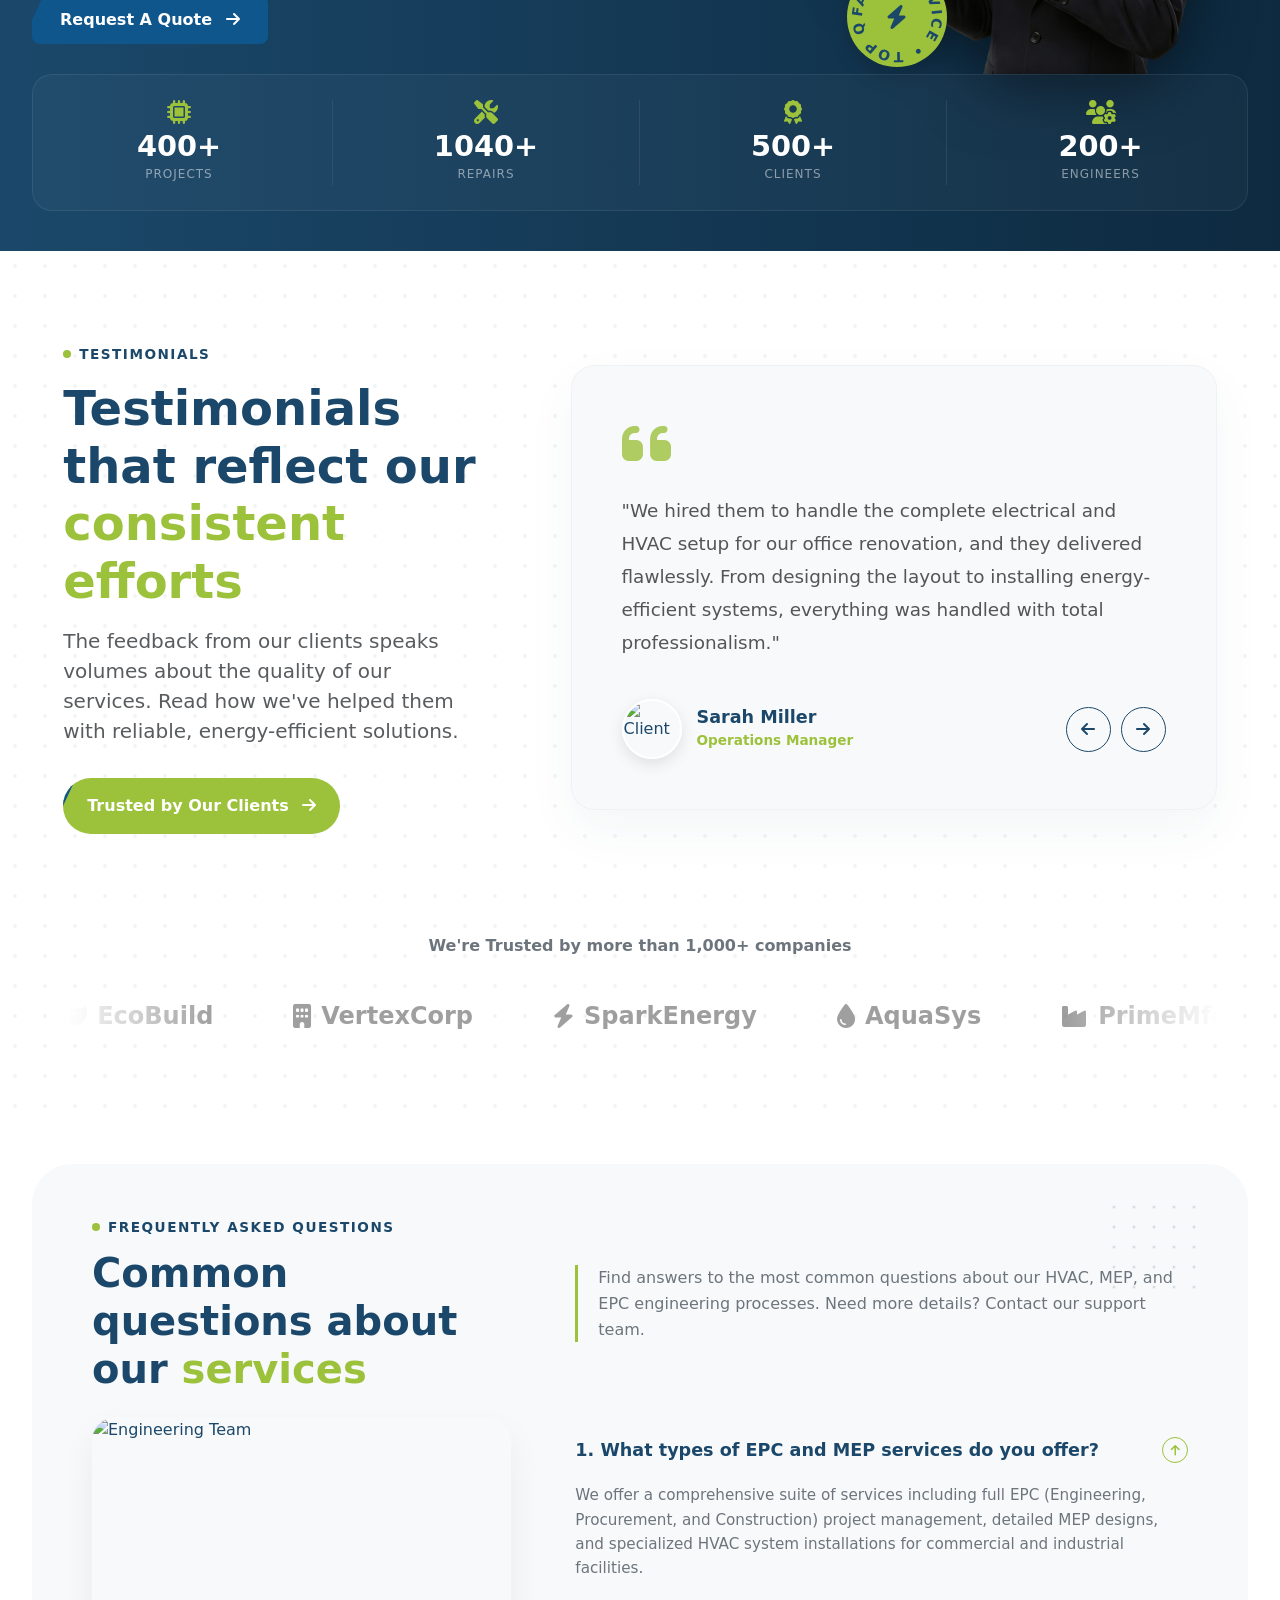
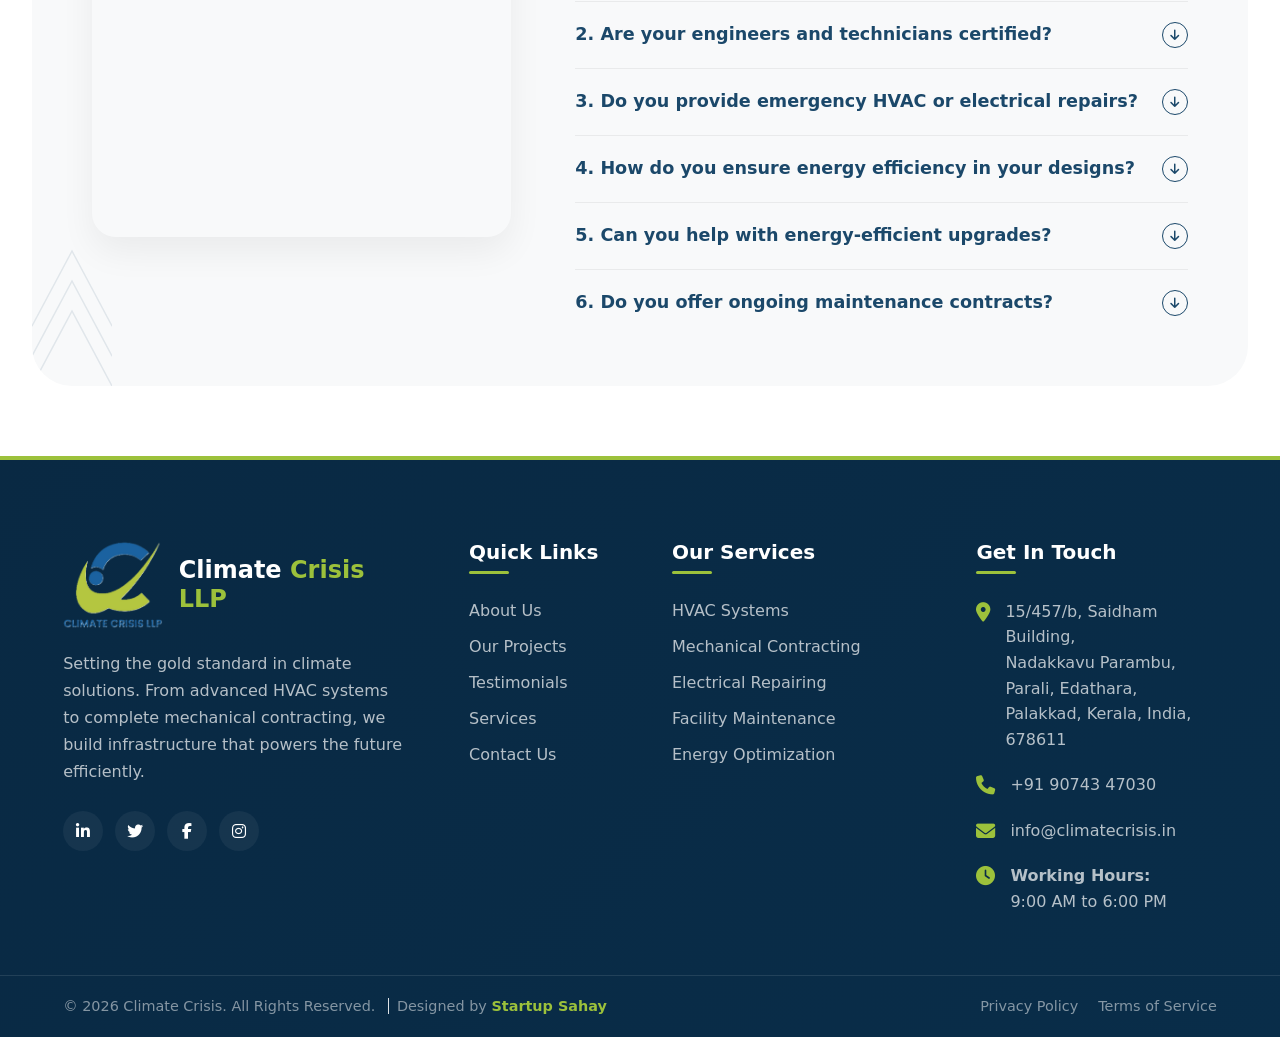
==== commit 4e7d984a: "Update background image and fix HTML closing tag" ====
--- a/index.html
+++ b/index.html
@@ -478,7 +478,7 @@
                     <div class="carousel-slide">
                         <div class="service-card">
                             <div class="card-bg"
-                                style="background-image: url('/assest/img/facilitymaintenance.jpg');">
+                                style="background-image: url('/assest/img/climateimg22.jpeg');">
                             </div>
                             <div class="card-overlay"></div>
                             <div class="card-number">04</div>
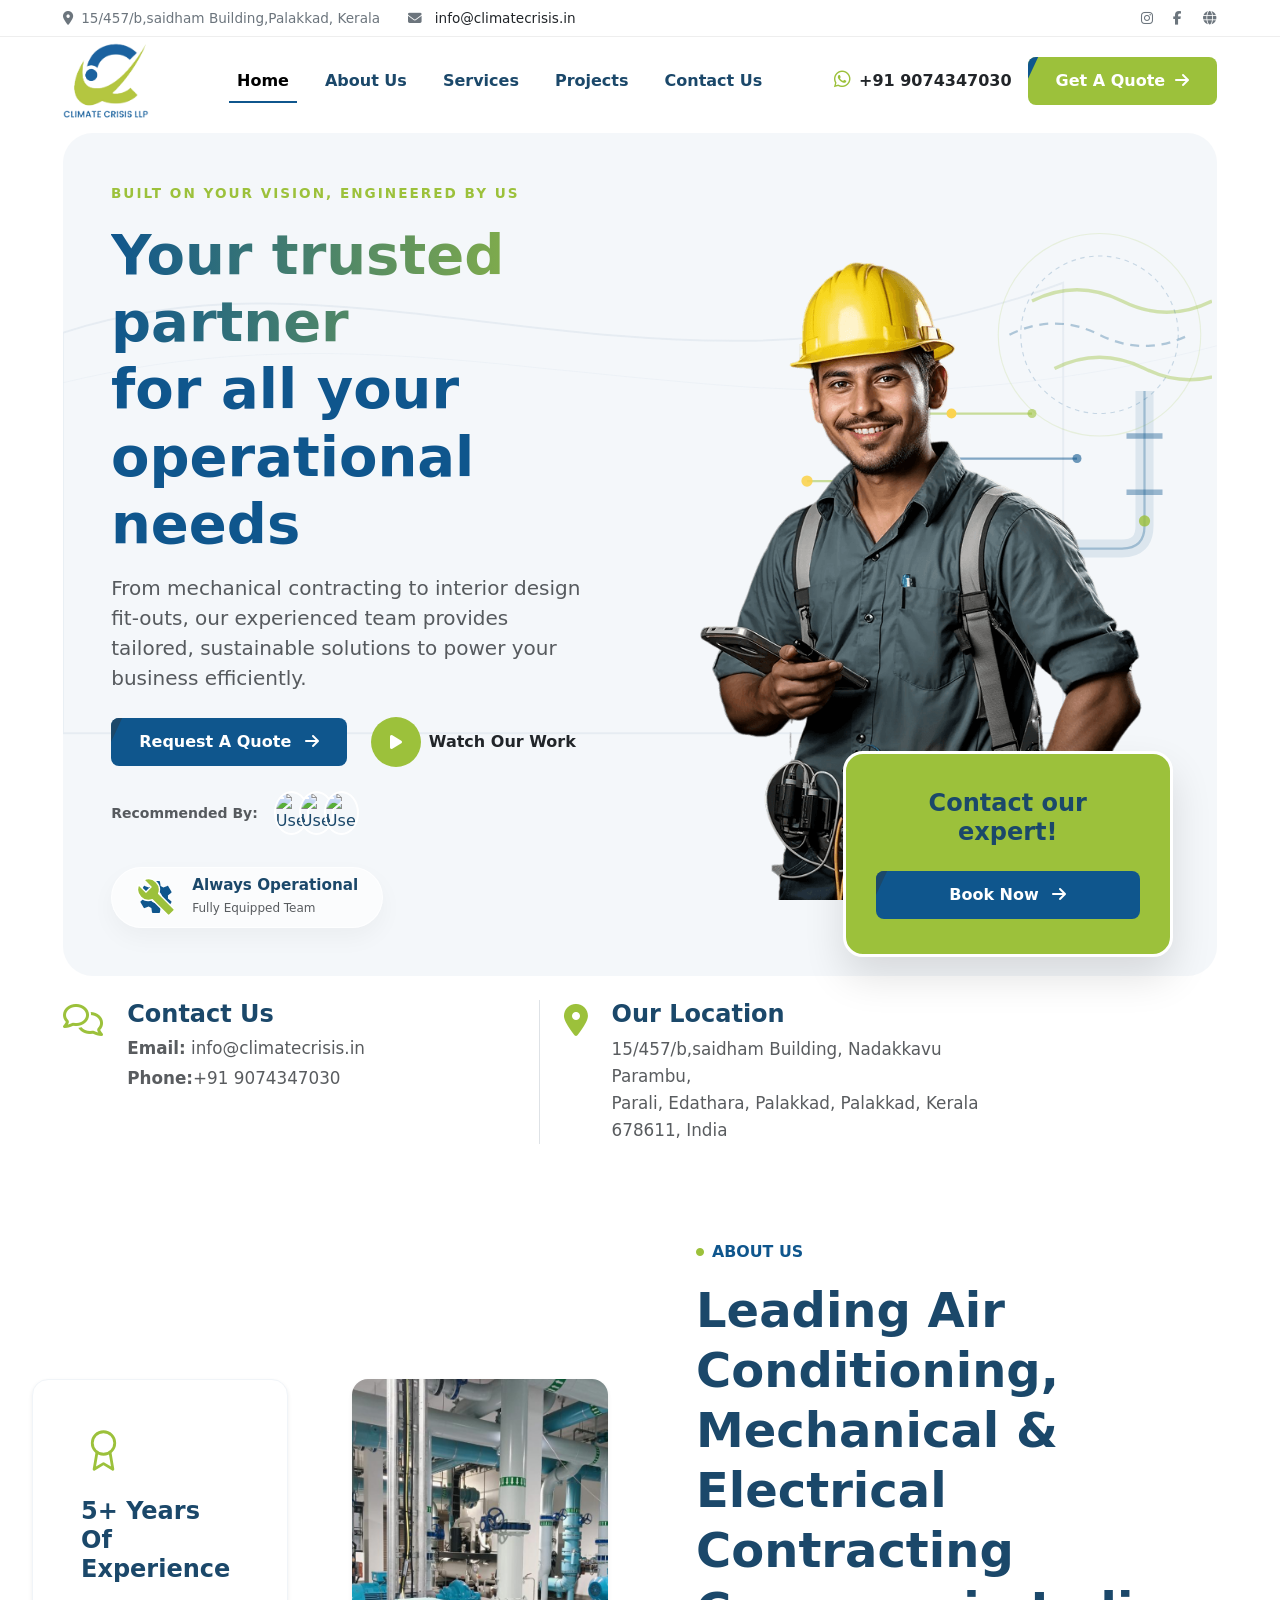
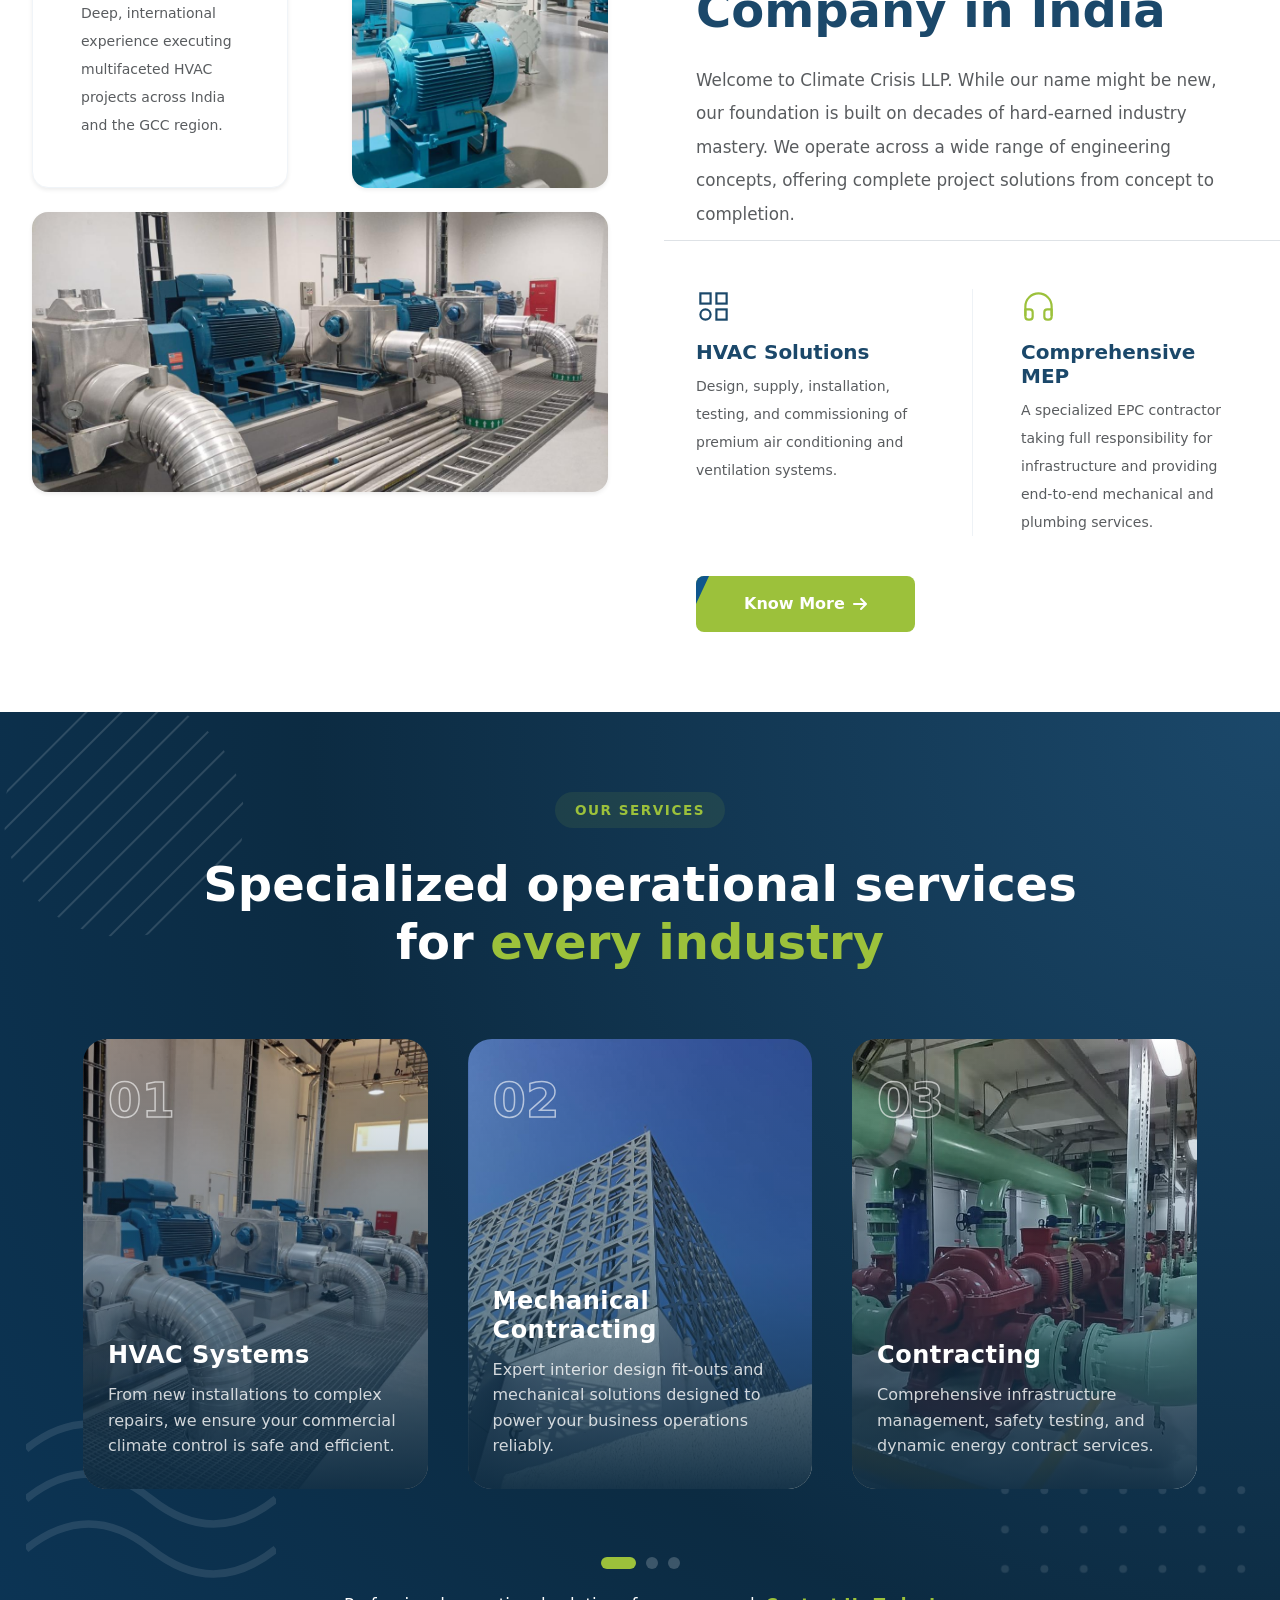
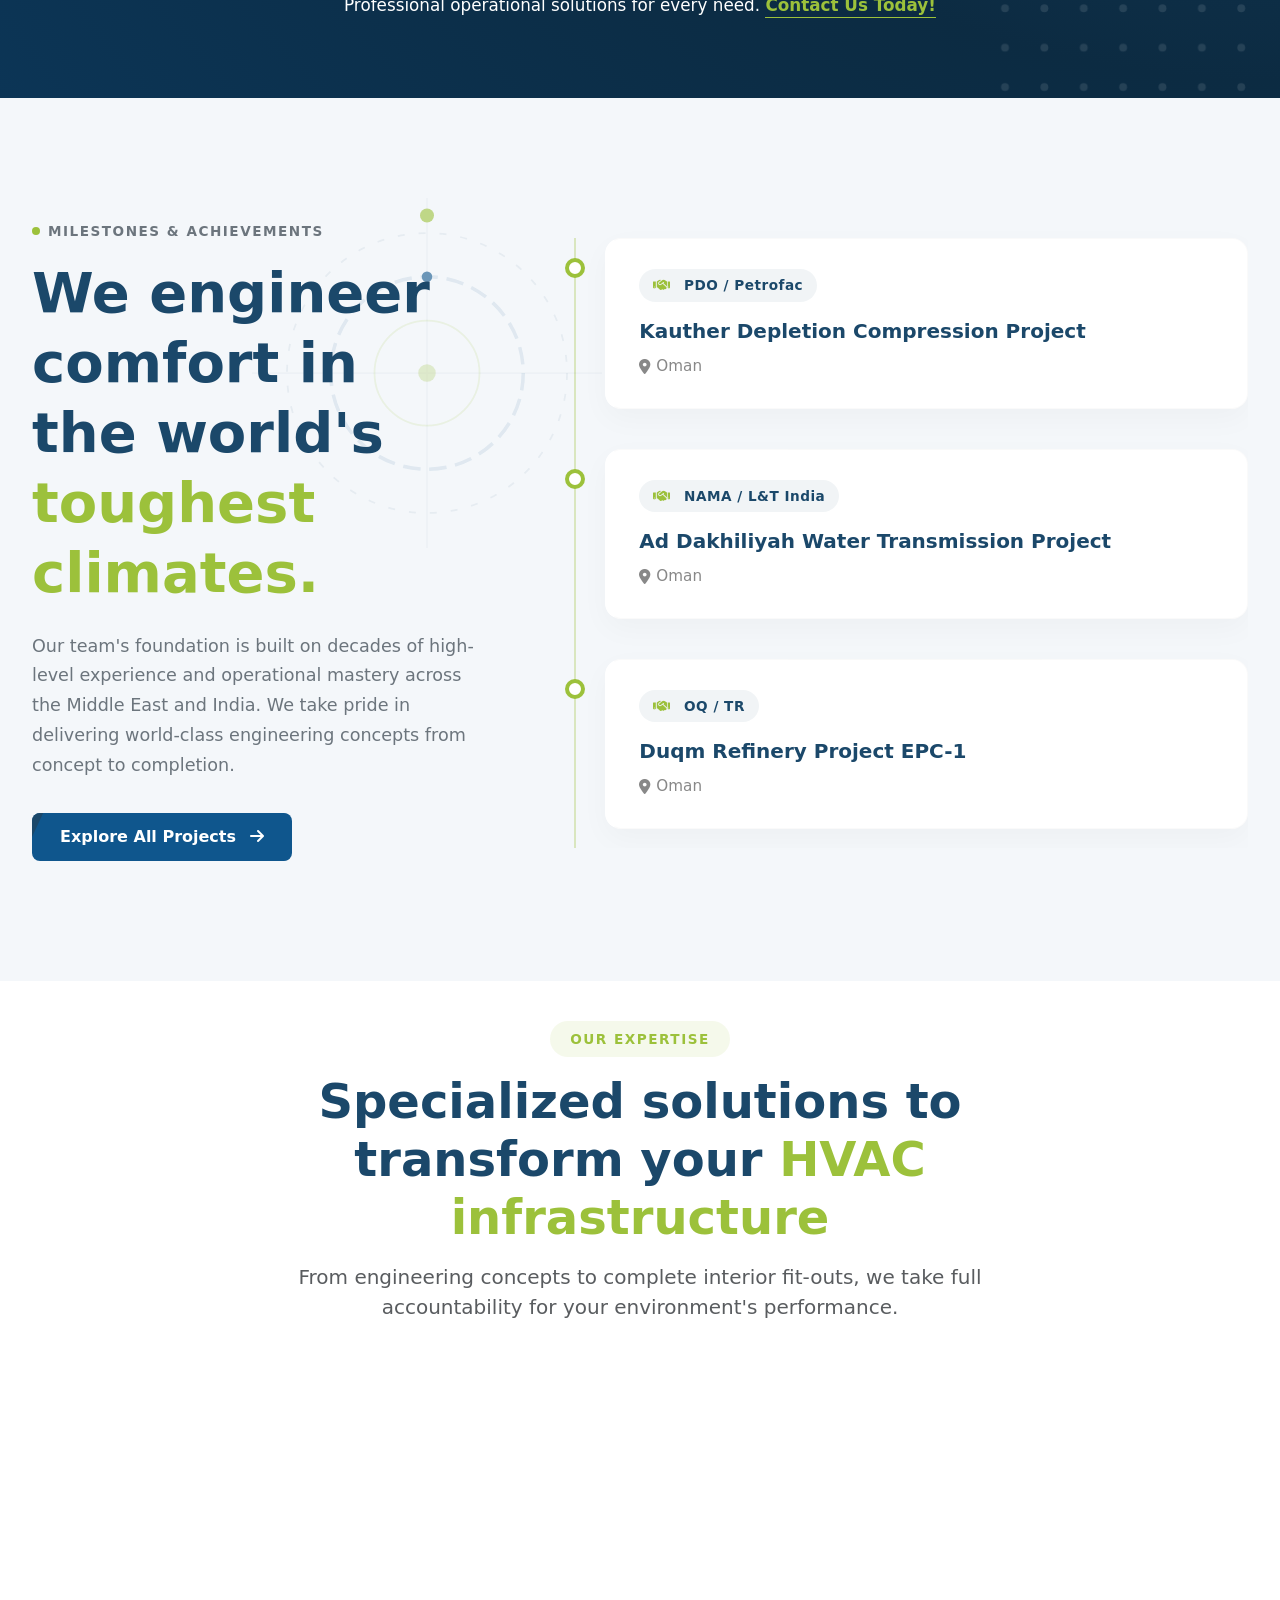
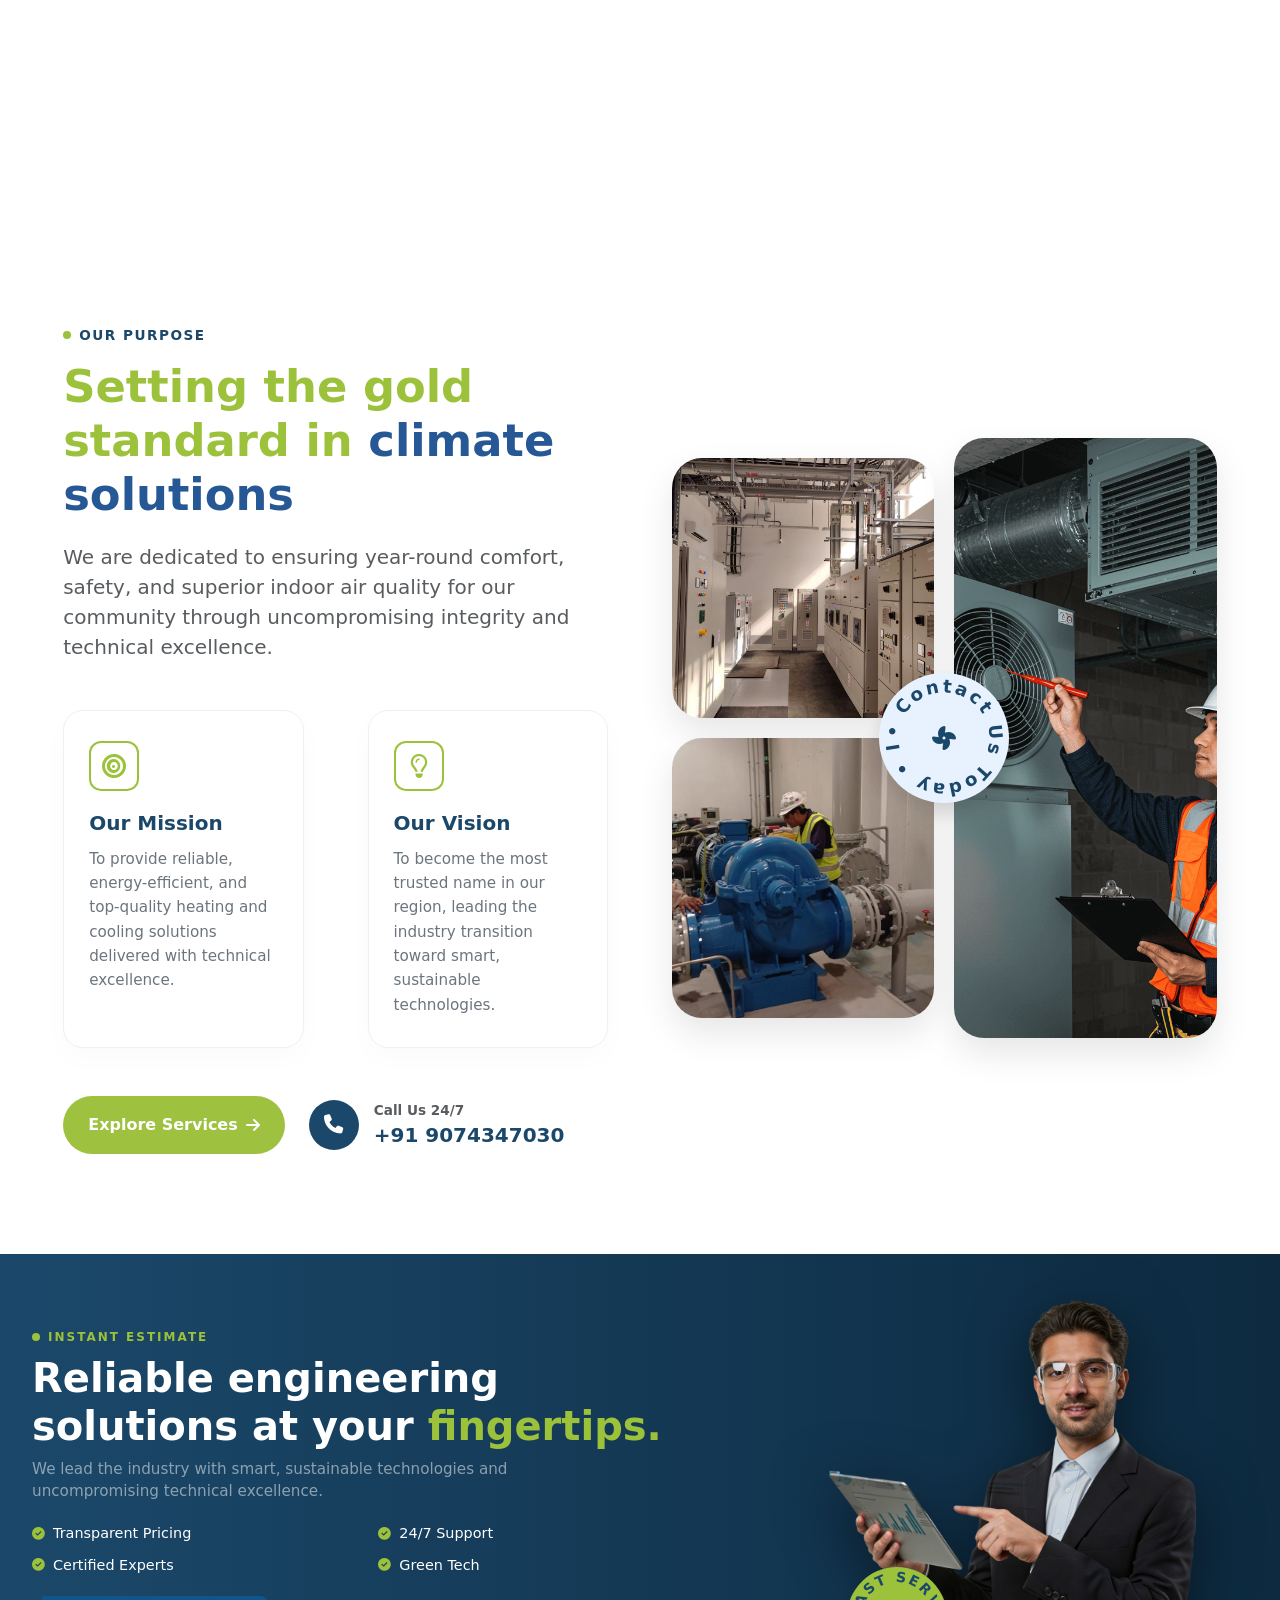
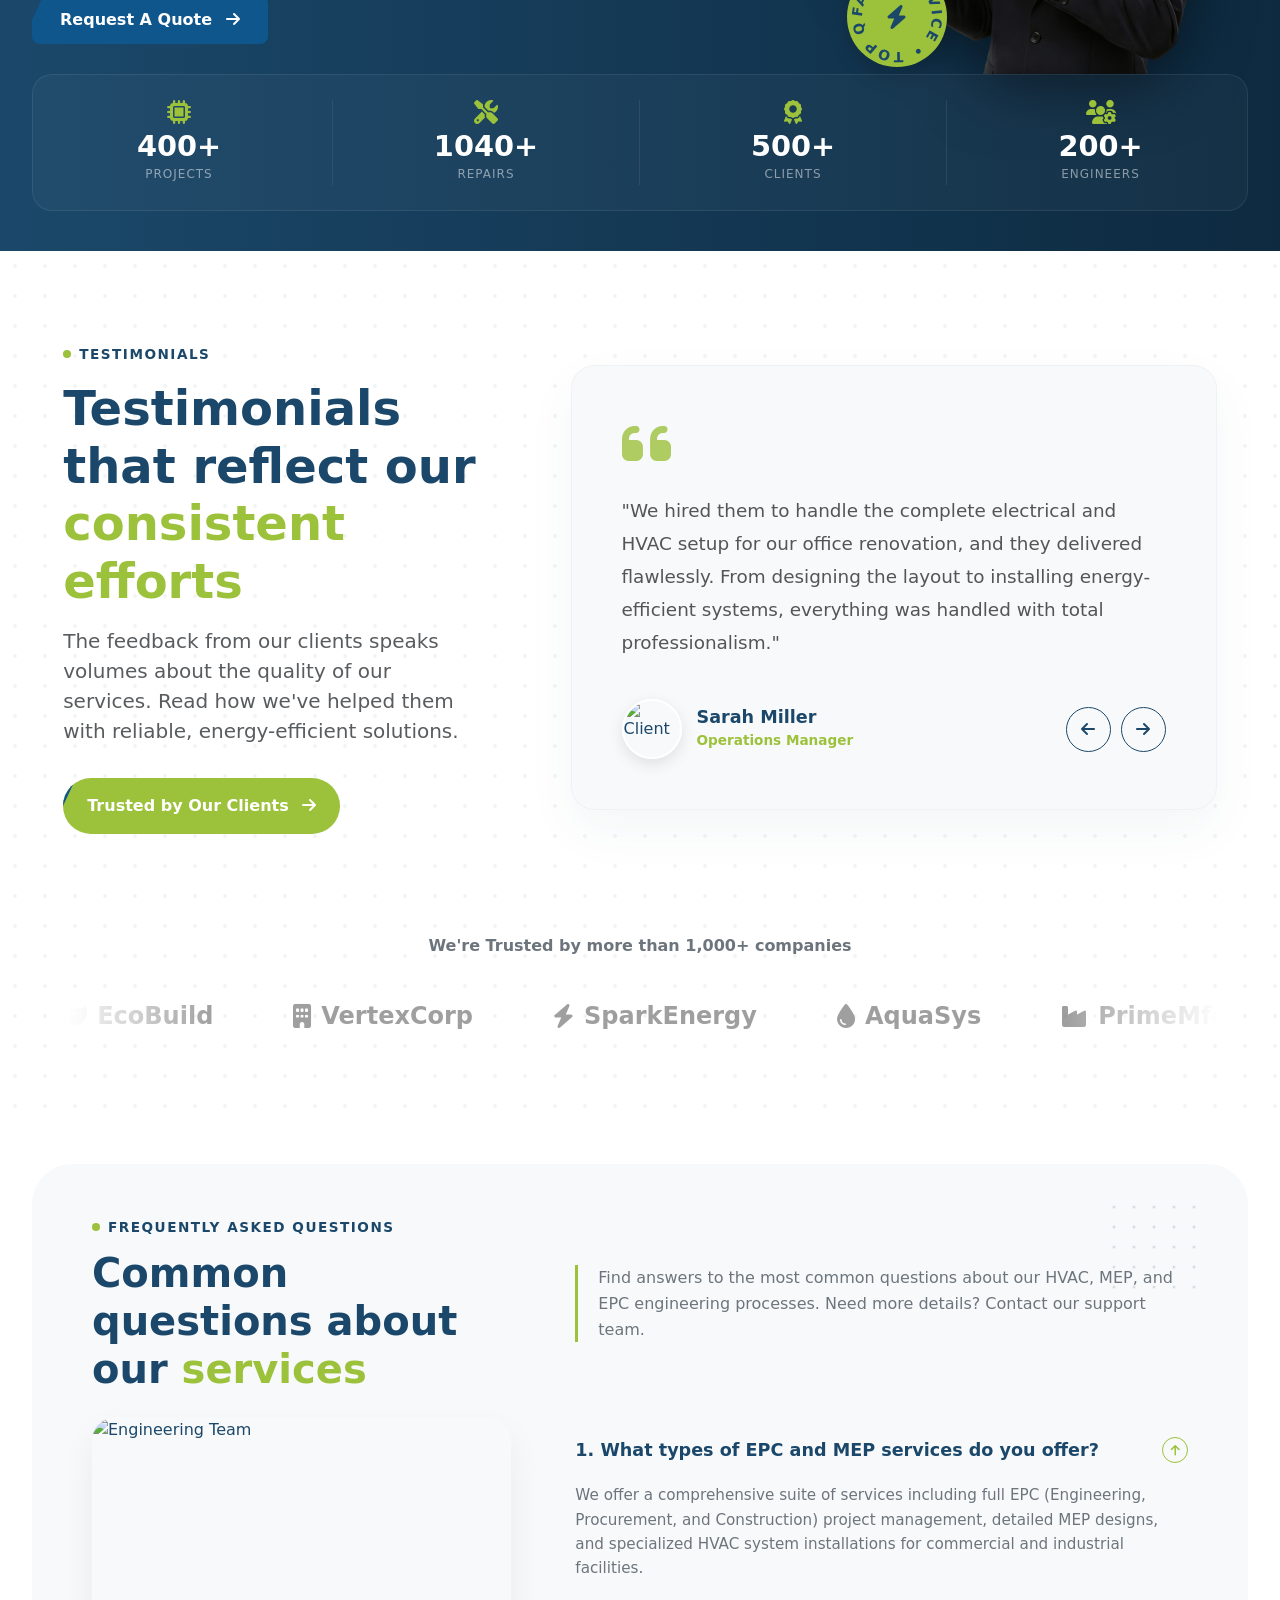
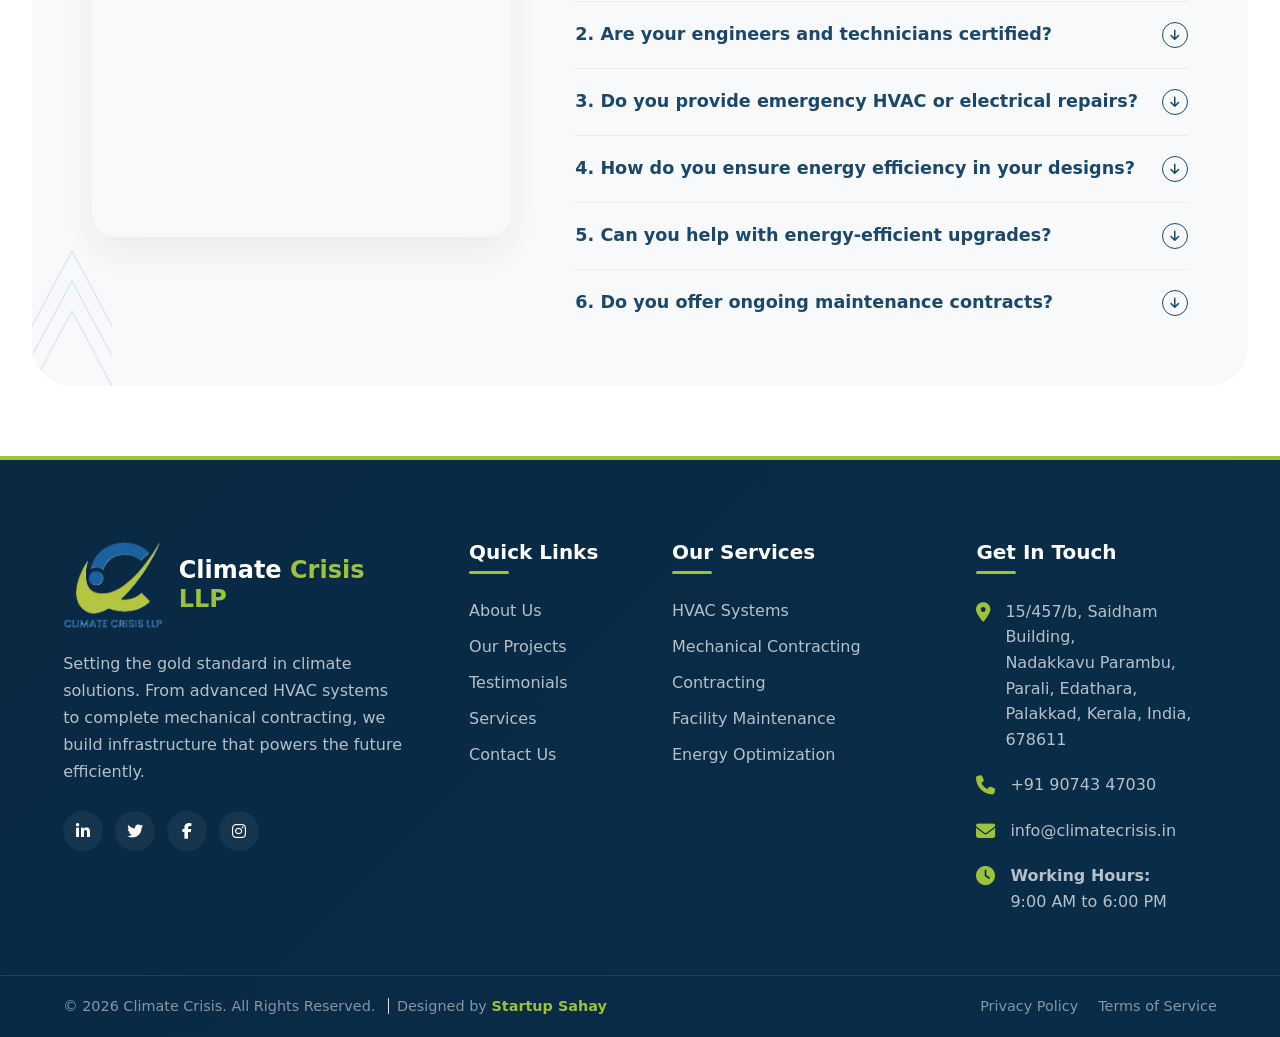
==== commit baad7e88: "Update index.html" ====
--- a/index.html
+++ b/index.html
@@ -214,10 +214,9 @@
                         <div class="contact-card-wrapper css-fade-up delay-5"
                             style="position: absolute; z-index: 10; bottom: -50px; right: 5%;">
                             <div class="contact-card">
-                                <h4 class="fw-bold mb-3" style="color: var(--navy-dark);">Contact our expert consultants
-                                    today!</h4>
+                                <h4 class="fw-bold mb-3" style="color: var(--navy-dark);">Contact our expert!</h4>
                                <a href="contact.html" class="btn btn-custom w-100 mt-2">
-    Book-Now <i class="fa-solid fa-arrow-right ms-2"></i>
+    Book Now <i class="fa-solid fa-arrow-right ms-2"></i>
 </a>
                             </div>
                         </div>
@@ -462,14 +461,14 @@
                     <div class="carousel-slide">
                         <div class="service-card">
                             <div class="card-bg"
-                                style="background-image: url('https://images.unsplash.com/photo-1621905251189-08b45d6a269e?auto=format&fit=crop&q=80&w=1000');">
+                                style="background-image: url('./assest/img/climateimg23.jpeg');">
                             </div>
                             <div class="card-overlay"></div>
                             <div class="card-number">03</div>
                             <div class="card-content">
-                                <h4>Electrical Repairing</h4>
-                                <p>Comprehensive electrical infrastructure management, safety testing, and dynamic
-                                    energy repair services.</p>
+                                <h4>Contracting</h4>
+                                <p>Comprehensive infrastructure management, safety testing, and dynamic
+                                    energy contract services.</p>
                                 
                             </div>
                         </div>
@@ -1232,7 +1231,7 @@
                     <ul class="footer-links-list">
                         <li><a href="project.html#hvac">HVAC Systems</a></li>
                         <li><a href="service.html#hvac-section">Mechanical Contracting</a></li>
-                        <li><a href="service.html#elec-section">Electrical Repairing</a></li>
+                        <li><a href="service.html#elec-section">Contracting</a></li>
                         <li><a href="service.html#maintenance">Facility Maintenance</a></li>
                         <li><a href="project.html">Energy Optimization</a></li>
                     </ul>
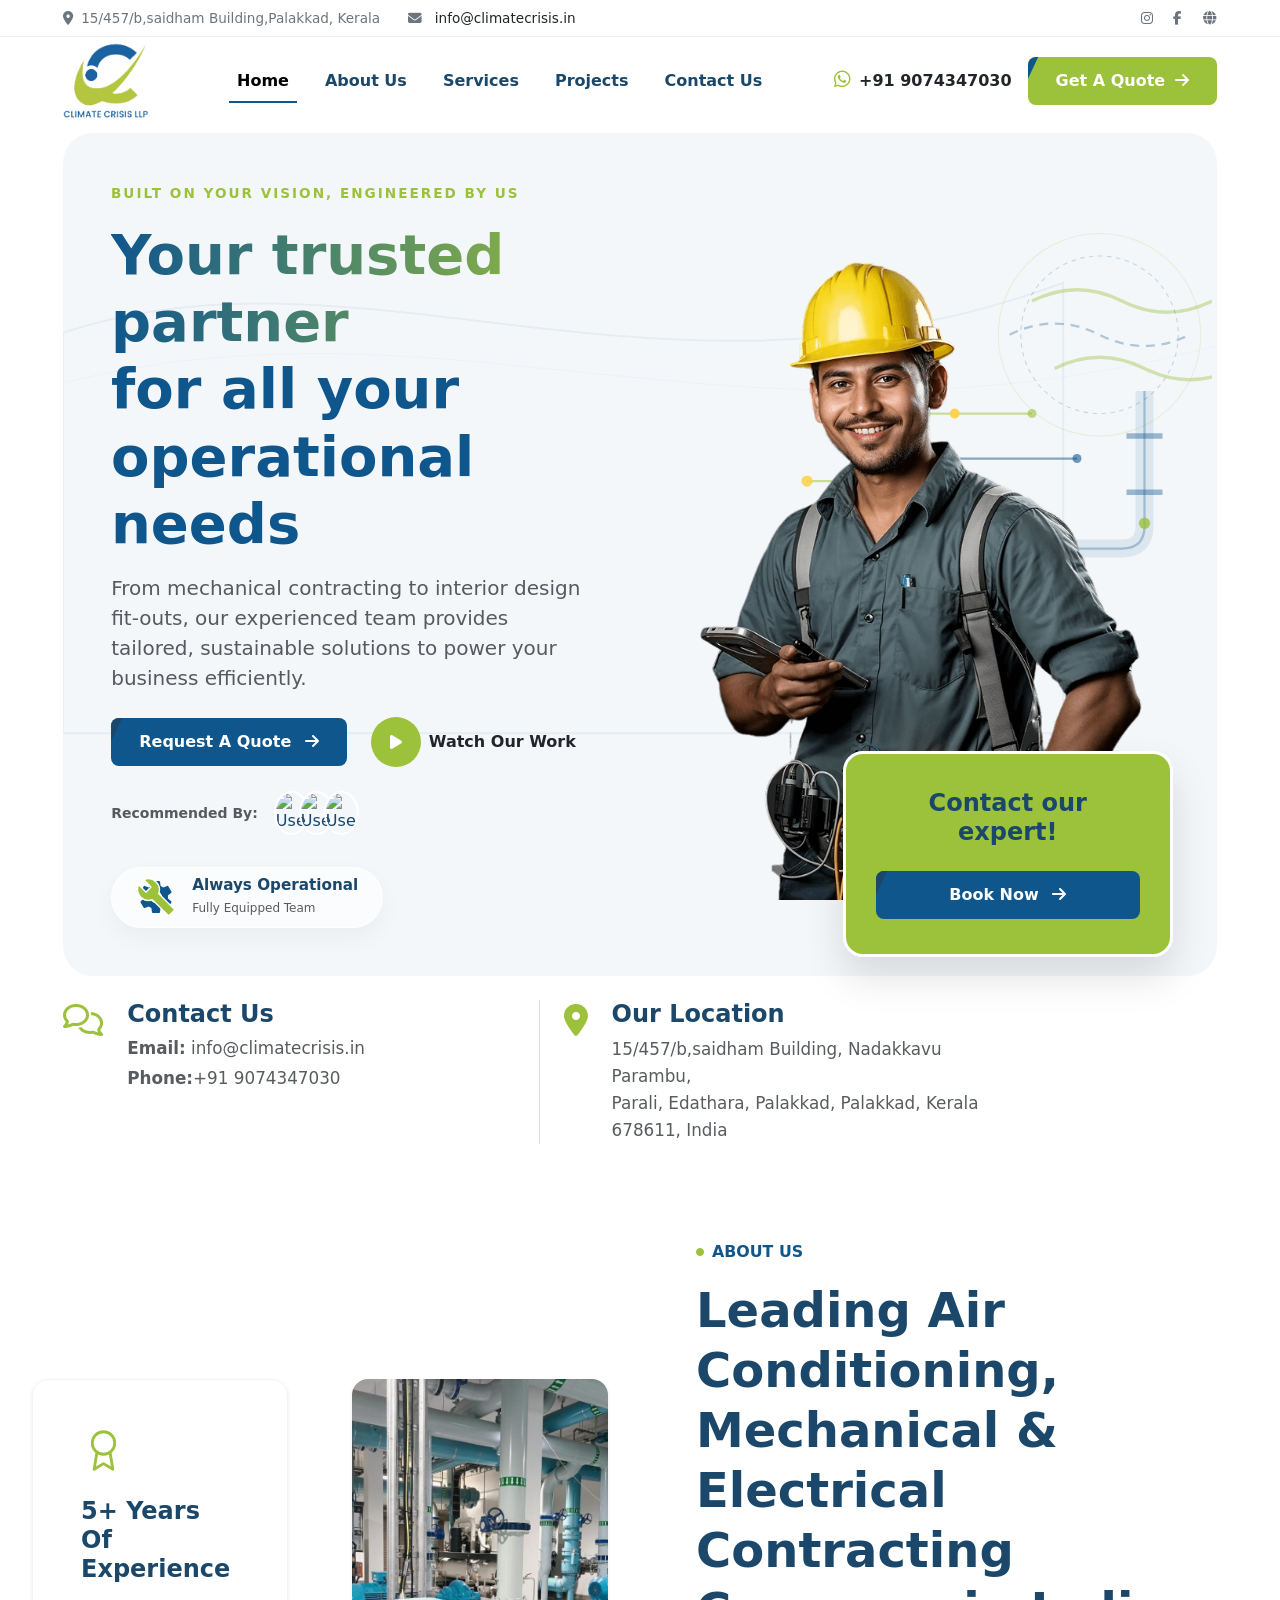
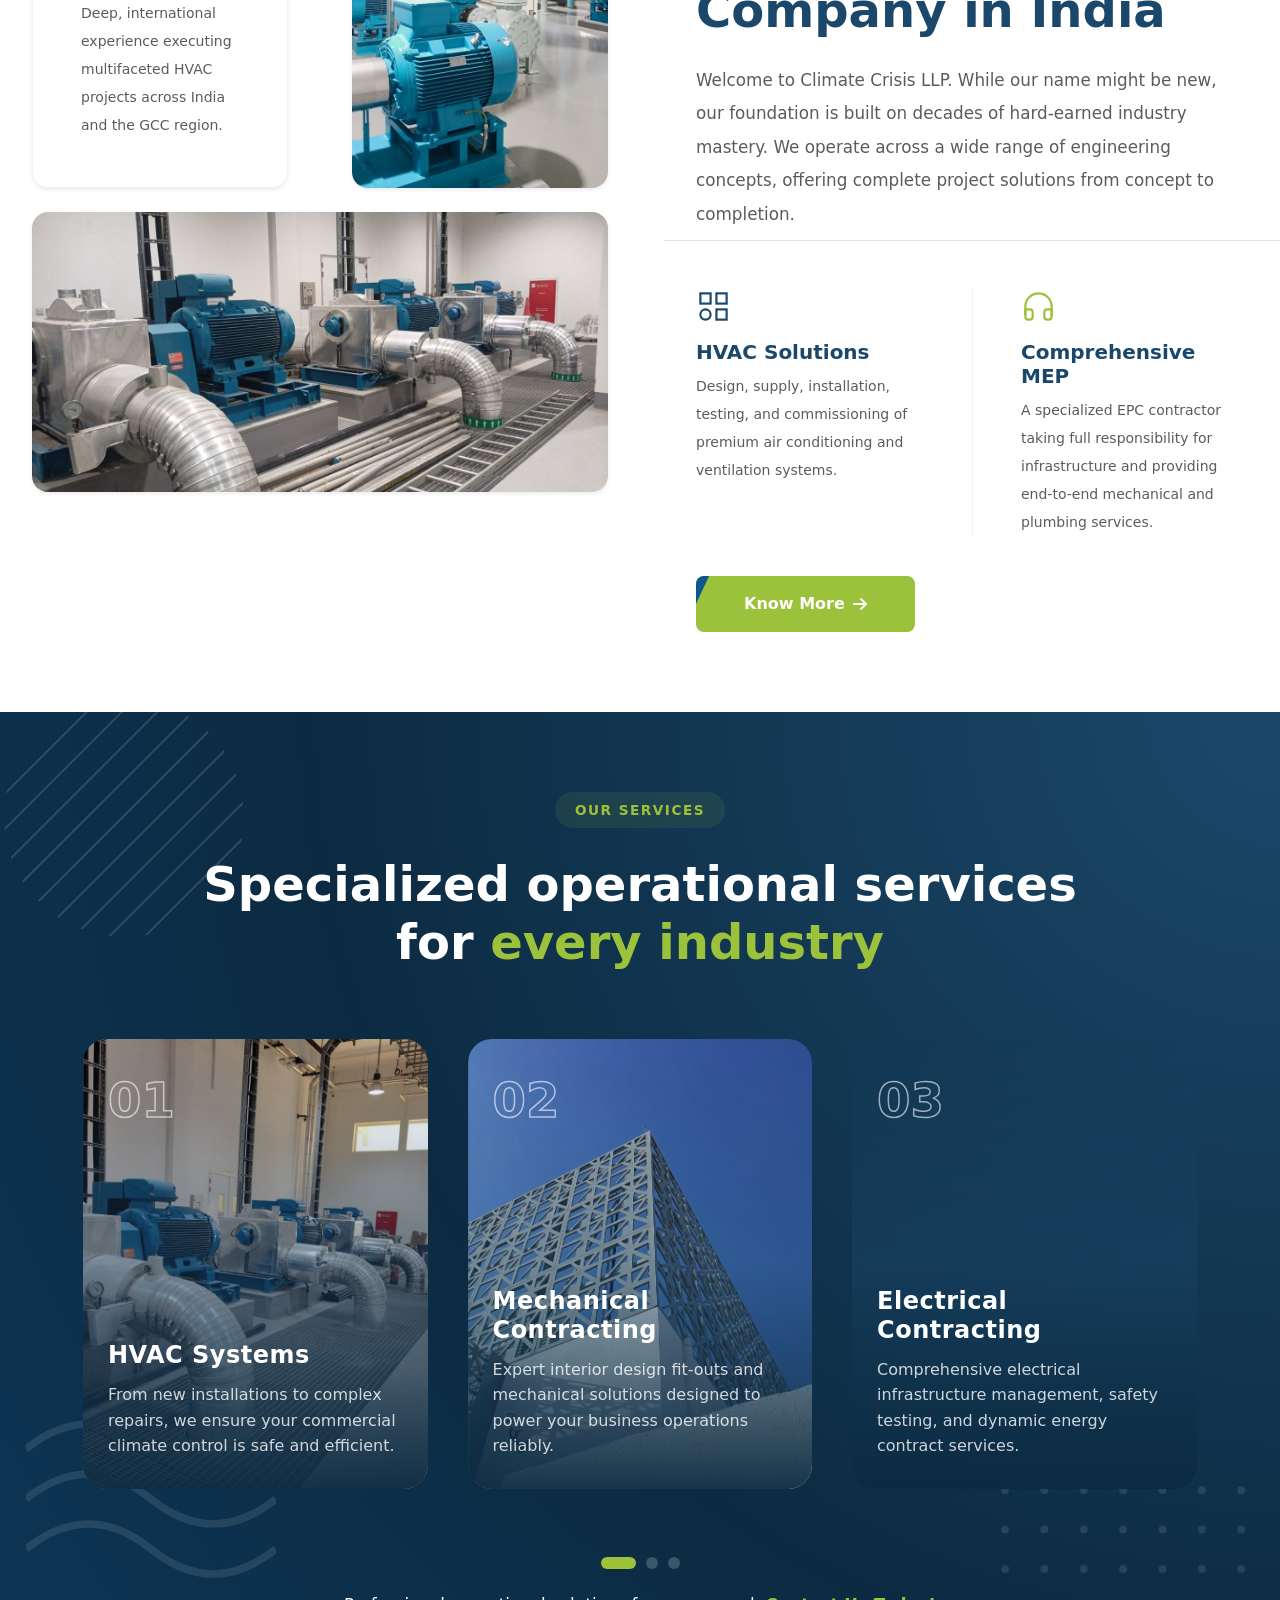
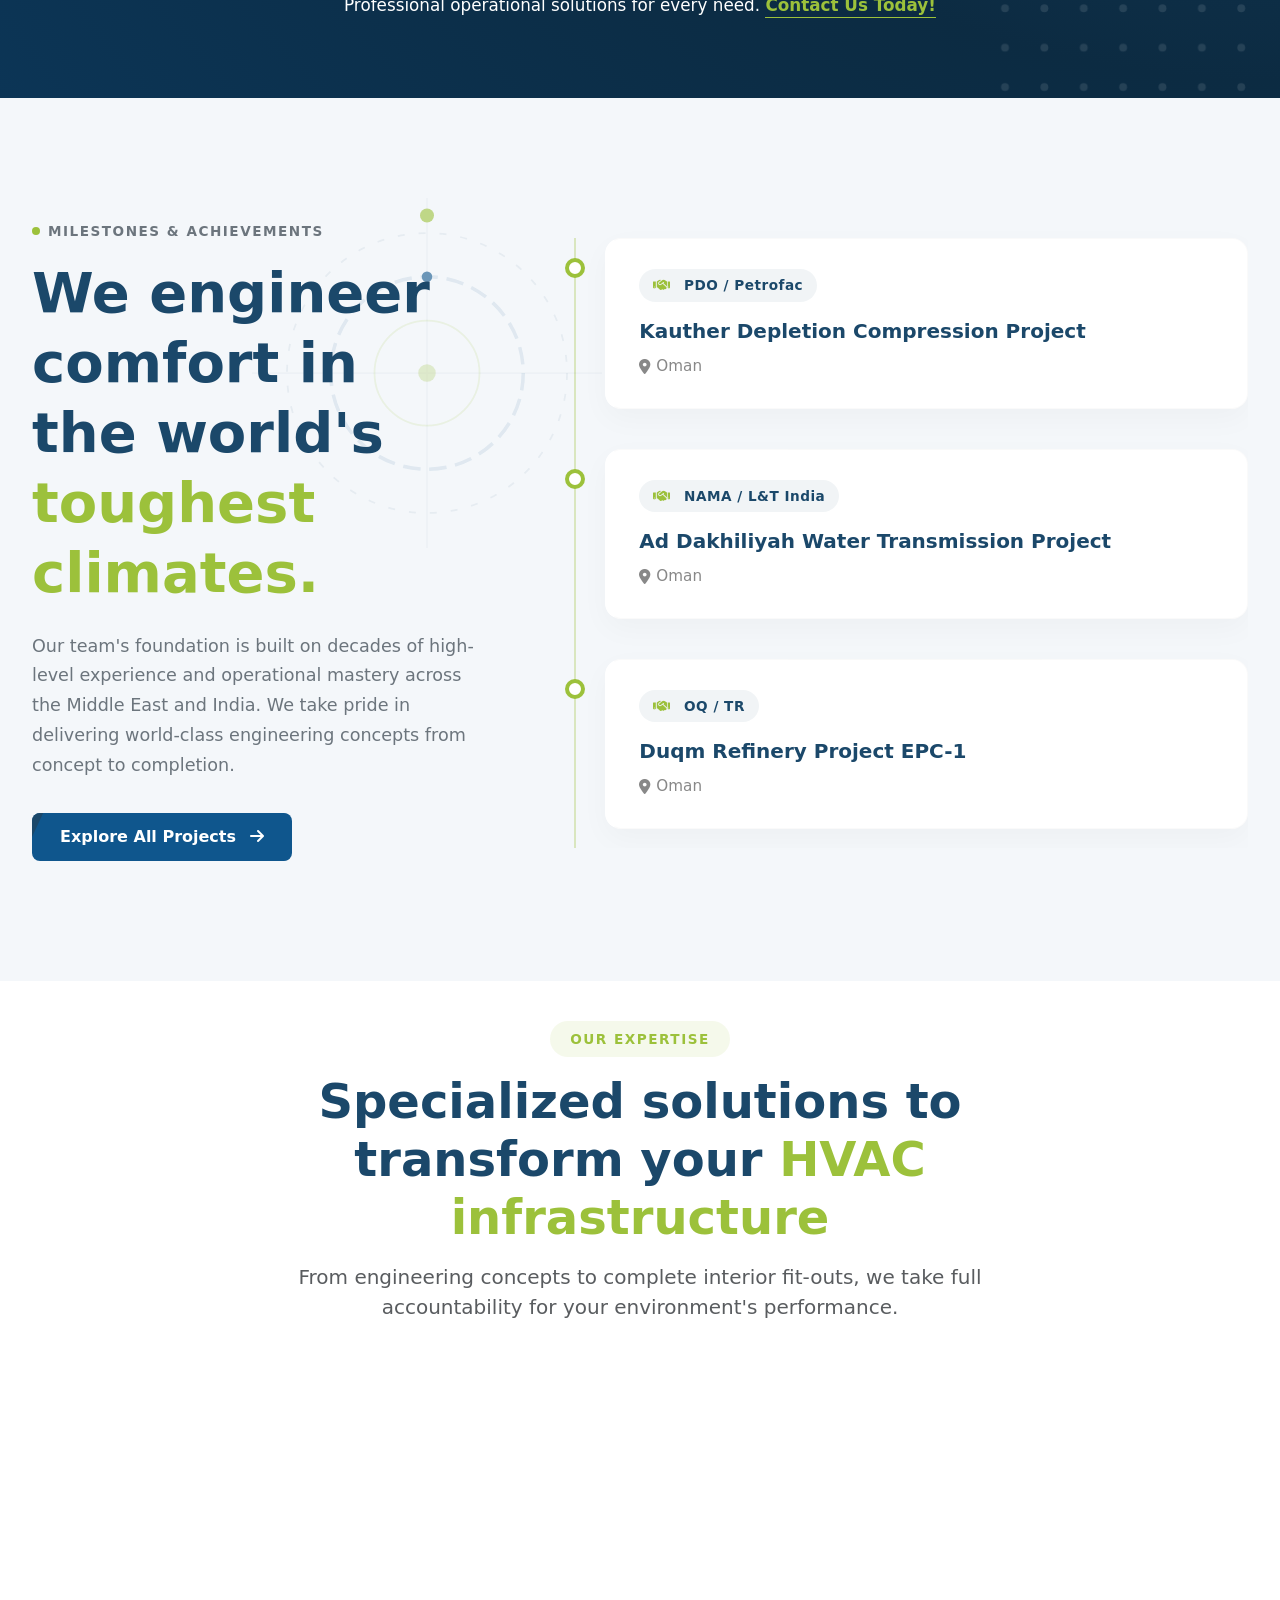
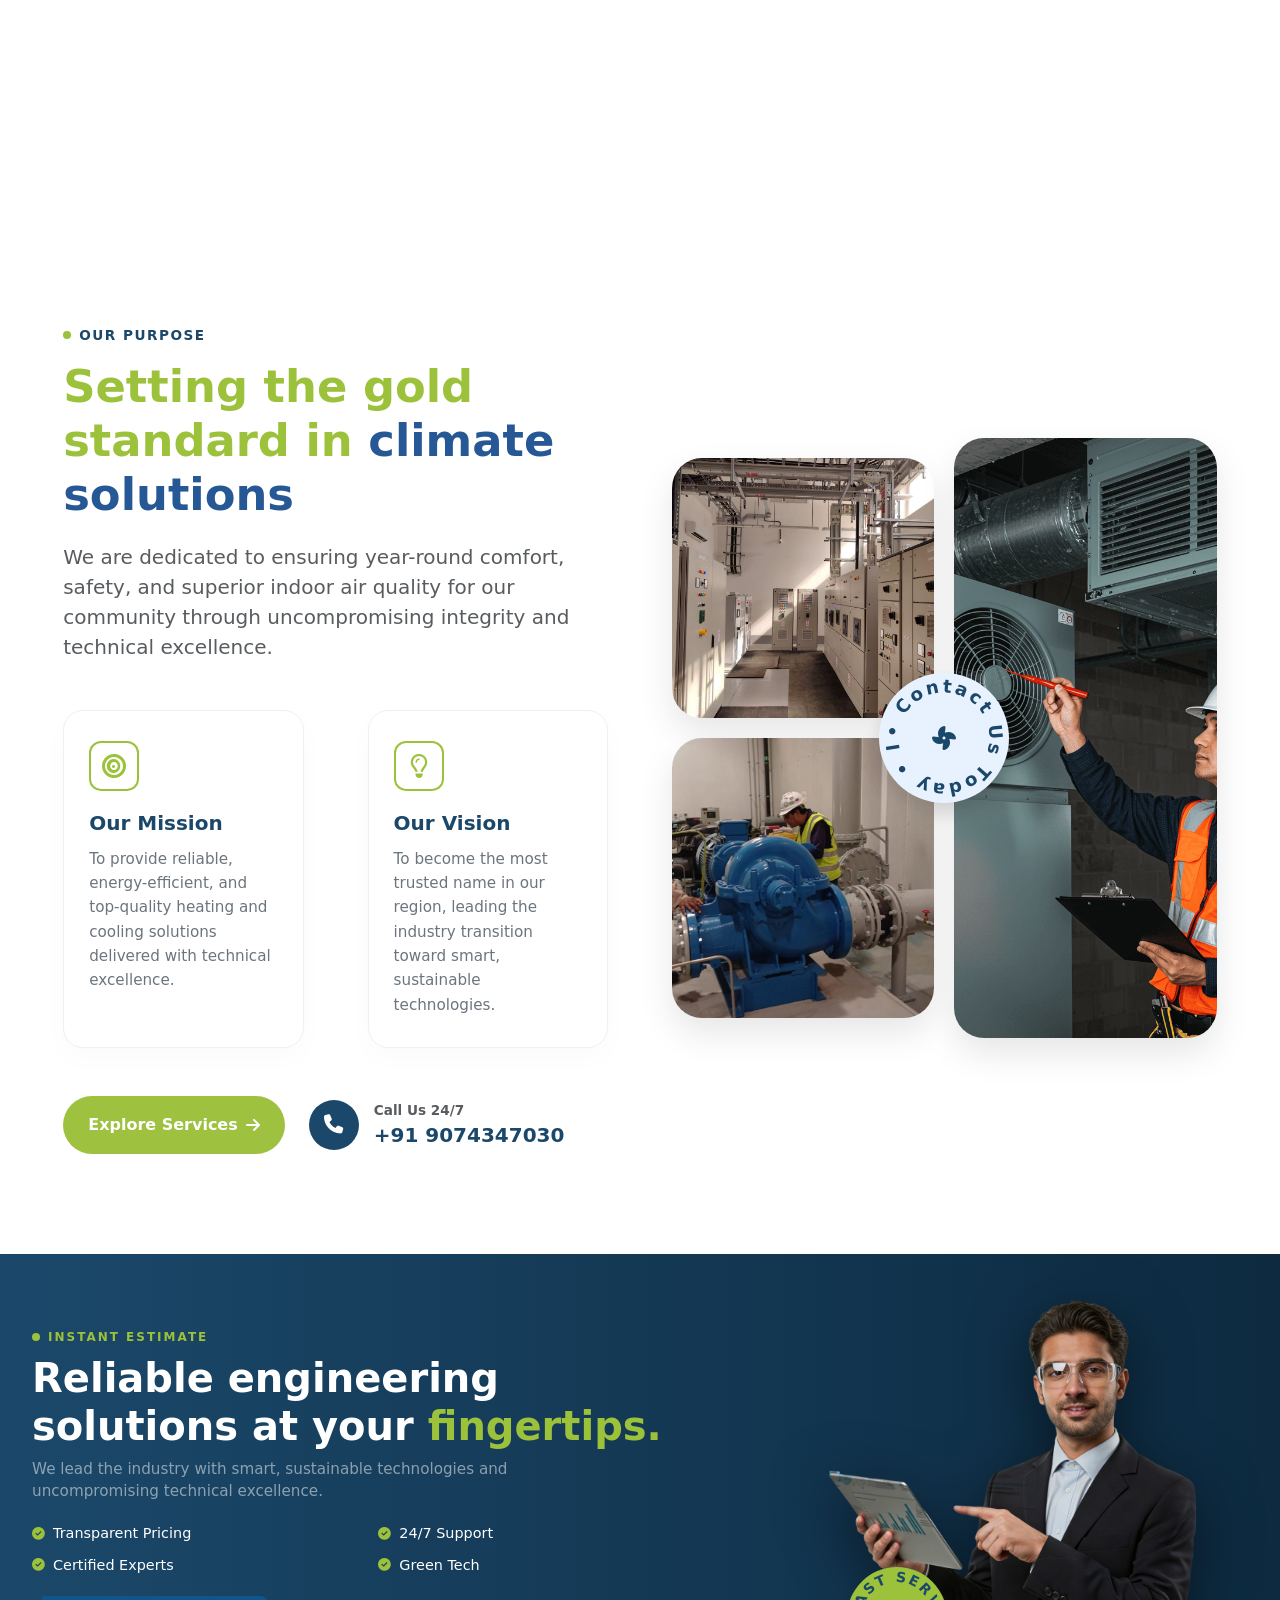
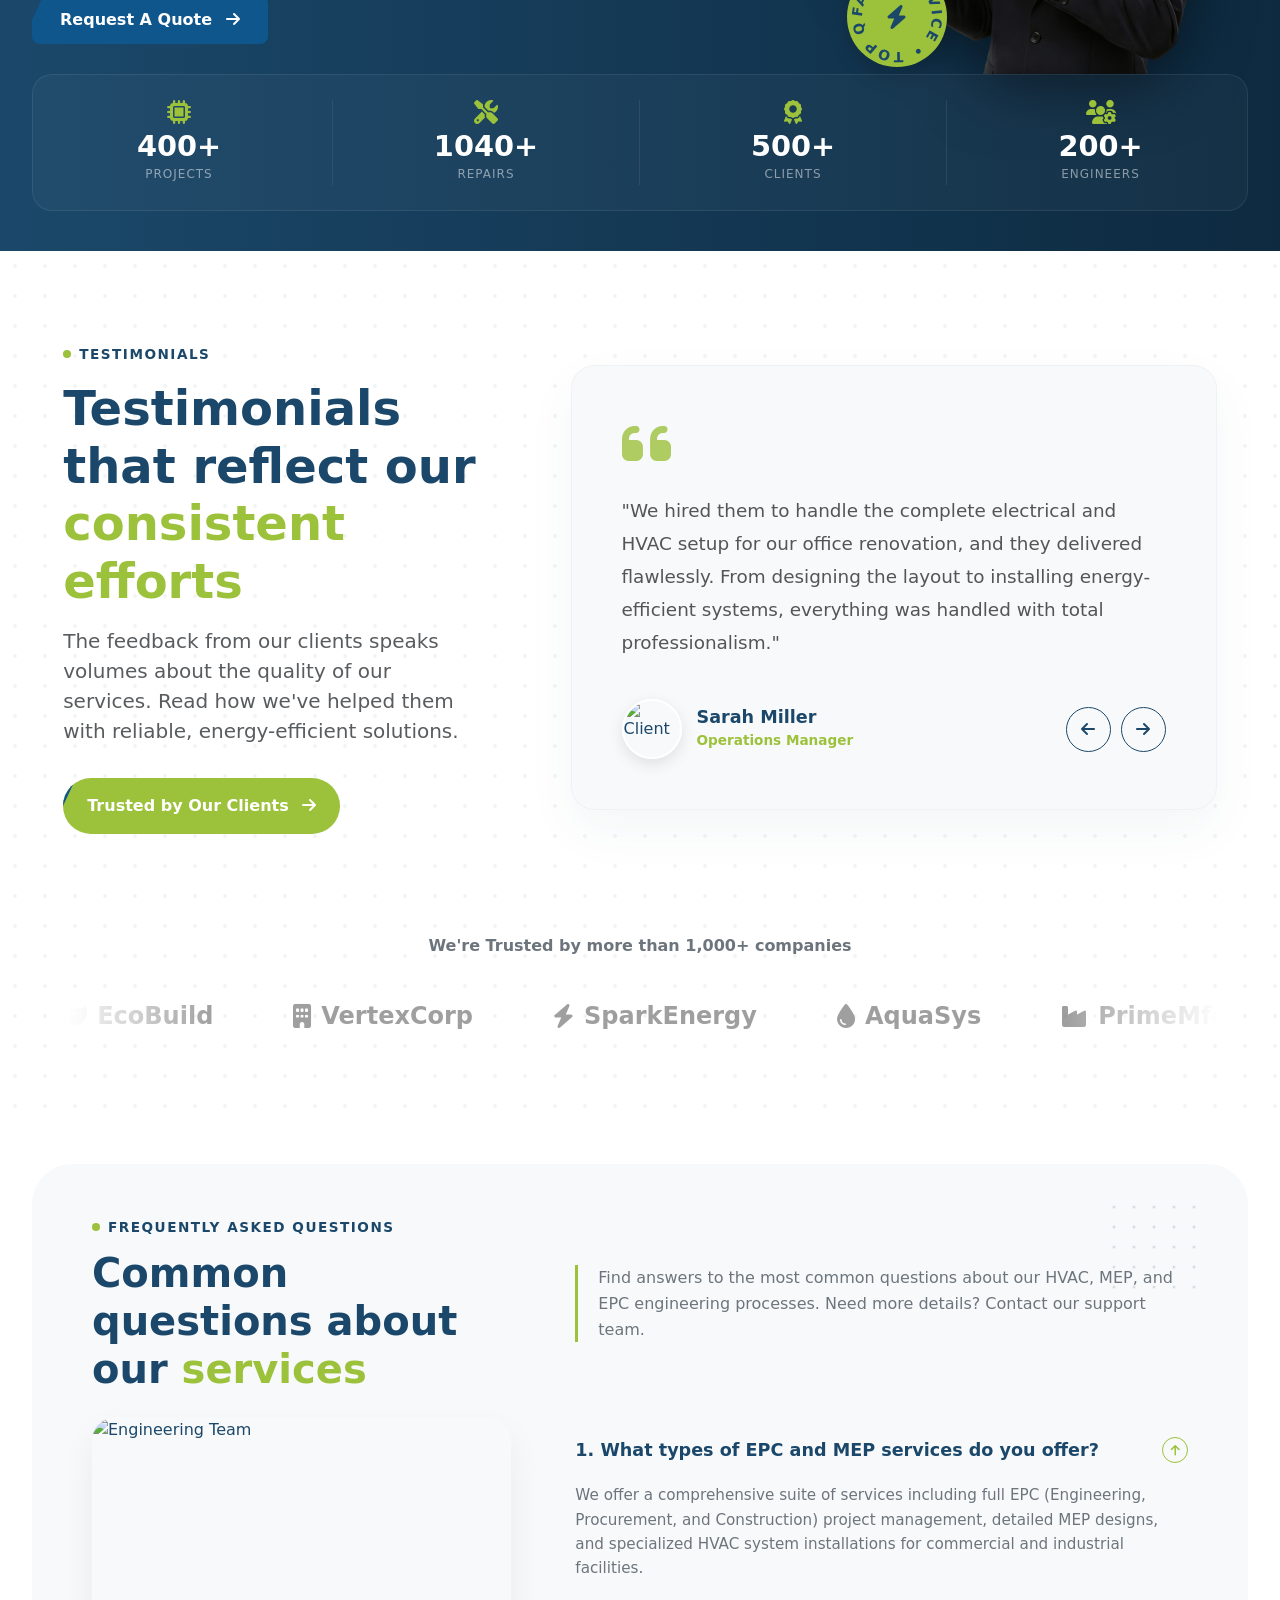
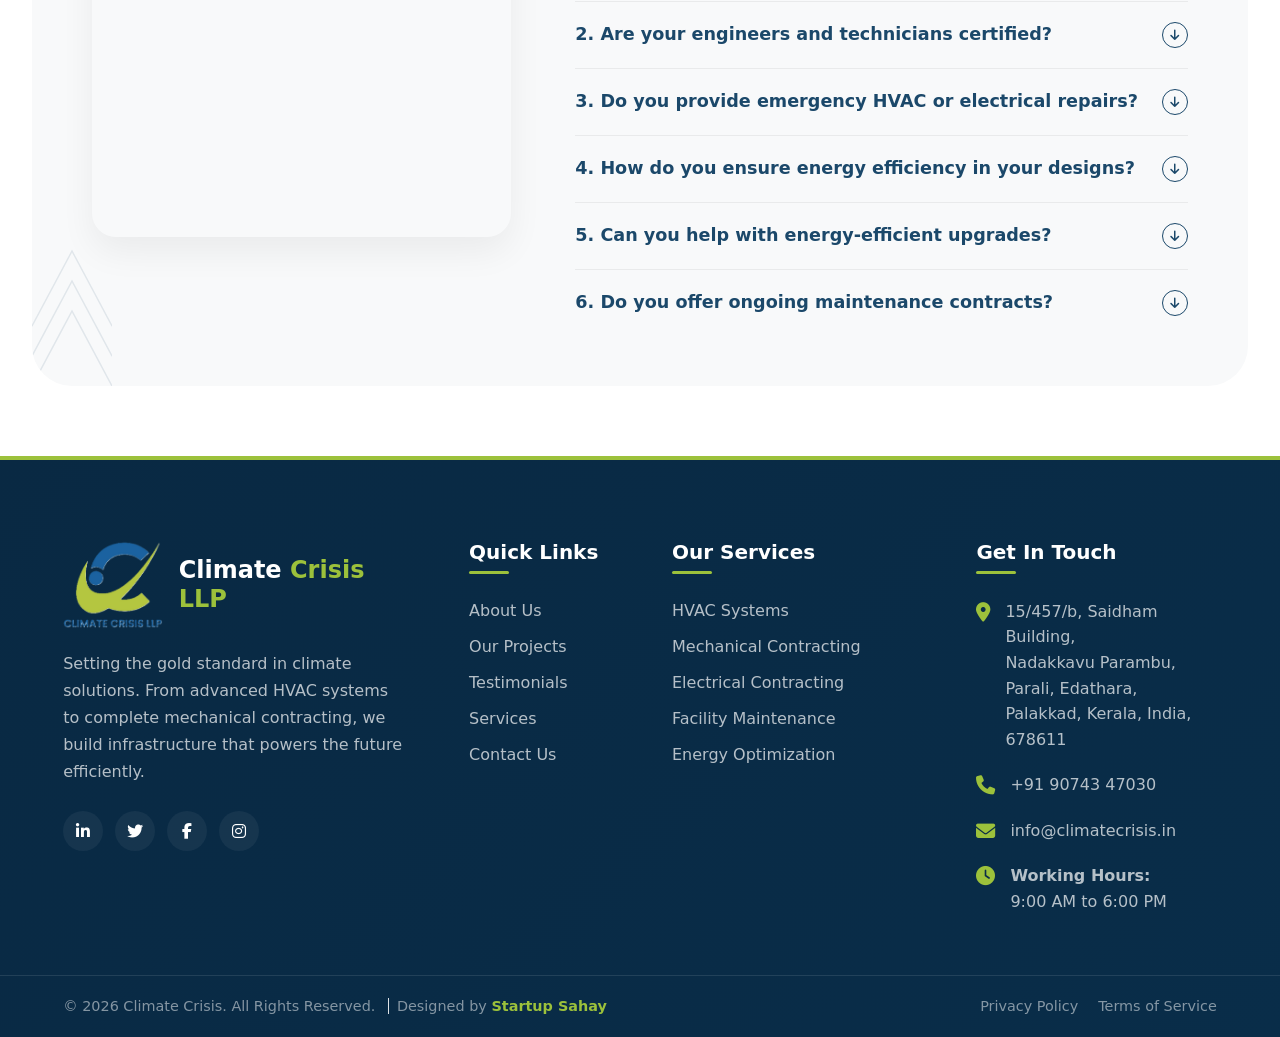
==== commit 8ba4e391: "Update index.html" ====
--- a/index.html
+++ b/index.html
@@ -461,13 +461,13 @@
                     <div class="carousel-slide">
                         <div class="service-card">
                             <div class="card-bg"
-                                style="background-image: url('./assest/img/climateimg23.jpeg');">
+                                style="background-image: url('https://images.unsplash.com/photo-1621905251189-08b45d6a269e?auto=format&fit=crop&q=80&w=1000');">
                             </div>
                             <div class="card-overlay"></div>
                             <div class="card-number">03</div>
                             <div class="card-content">
-                                <h4>Contracting</h4>
-                                <p>Comprehensive infrastructure management, safety testing, and dynamic
+                                <h4>Electrical Contracting</h4>
+                                <p>Comprehensive electrical infrastructure management, safety testing, and dynamic
                                     energy contract services.</p>
                                 
                             </div>
@@ -1231,7 +1231,7 @@
                     <ul class="footer-links-list">
                         <li><a href="project.html#hvac">HVAC Systems</a></li>
                         <li><a href="service.html#hvac-section">Mechanical Contracting</a></li>
-                        <li><a href="service.html#elec-section">Contracting</a></li>
+                        <li><a href="service.html#elec-section">Electrical Contracting</a></li>
                         <li><a href="service.html#maintenance">Facility Maintenance</a></li>
                         <li><a href="project.html">Energy Optimization</a></li>
                     </ul>
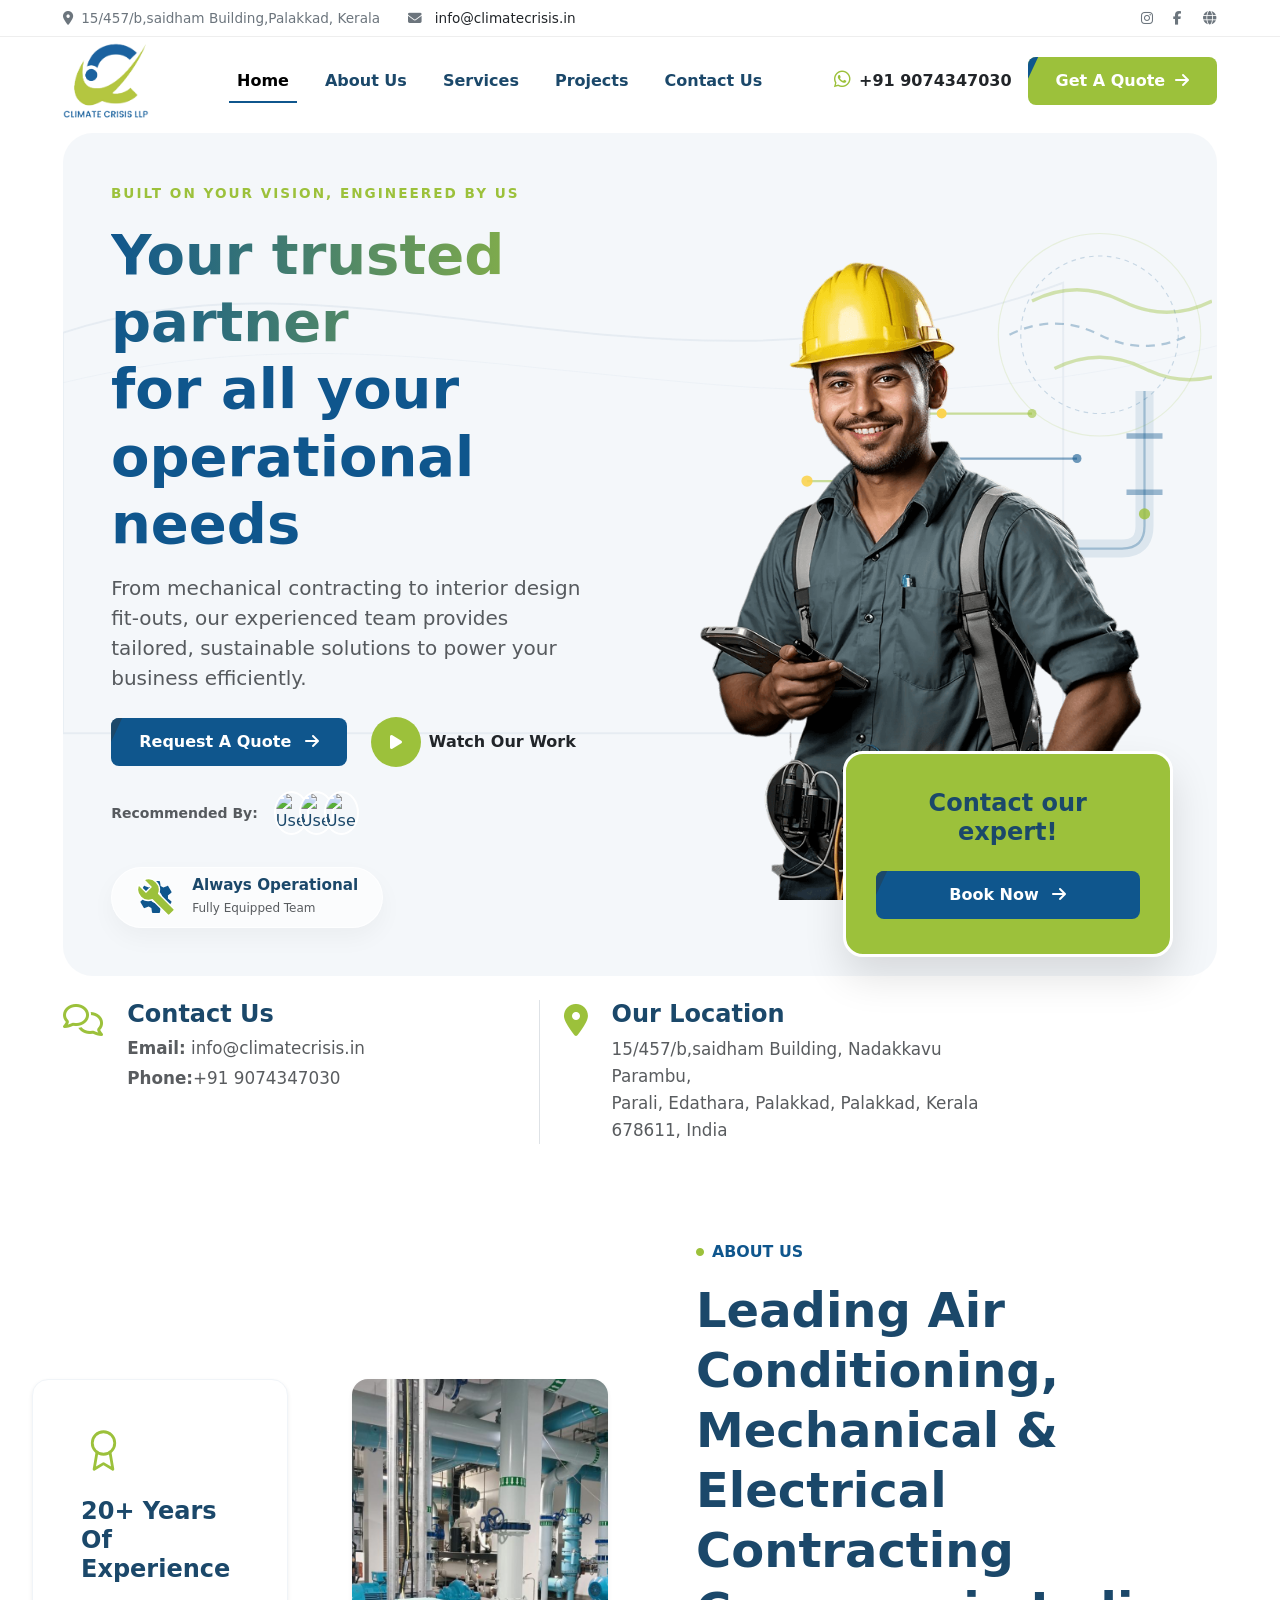
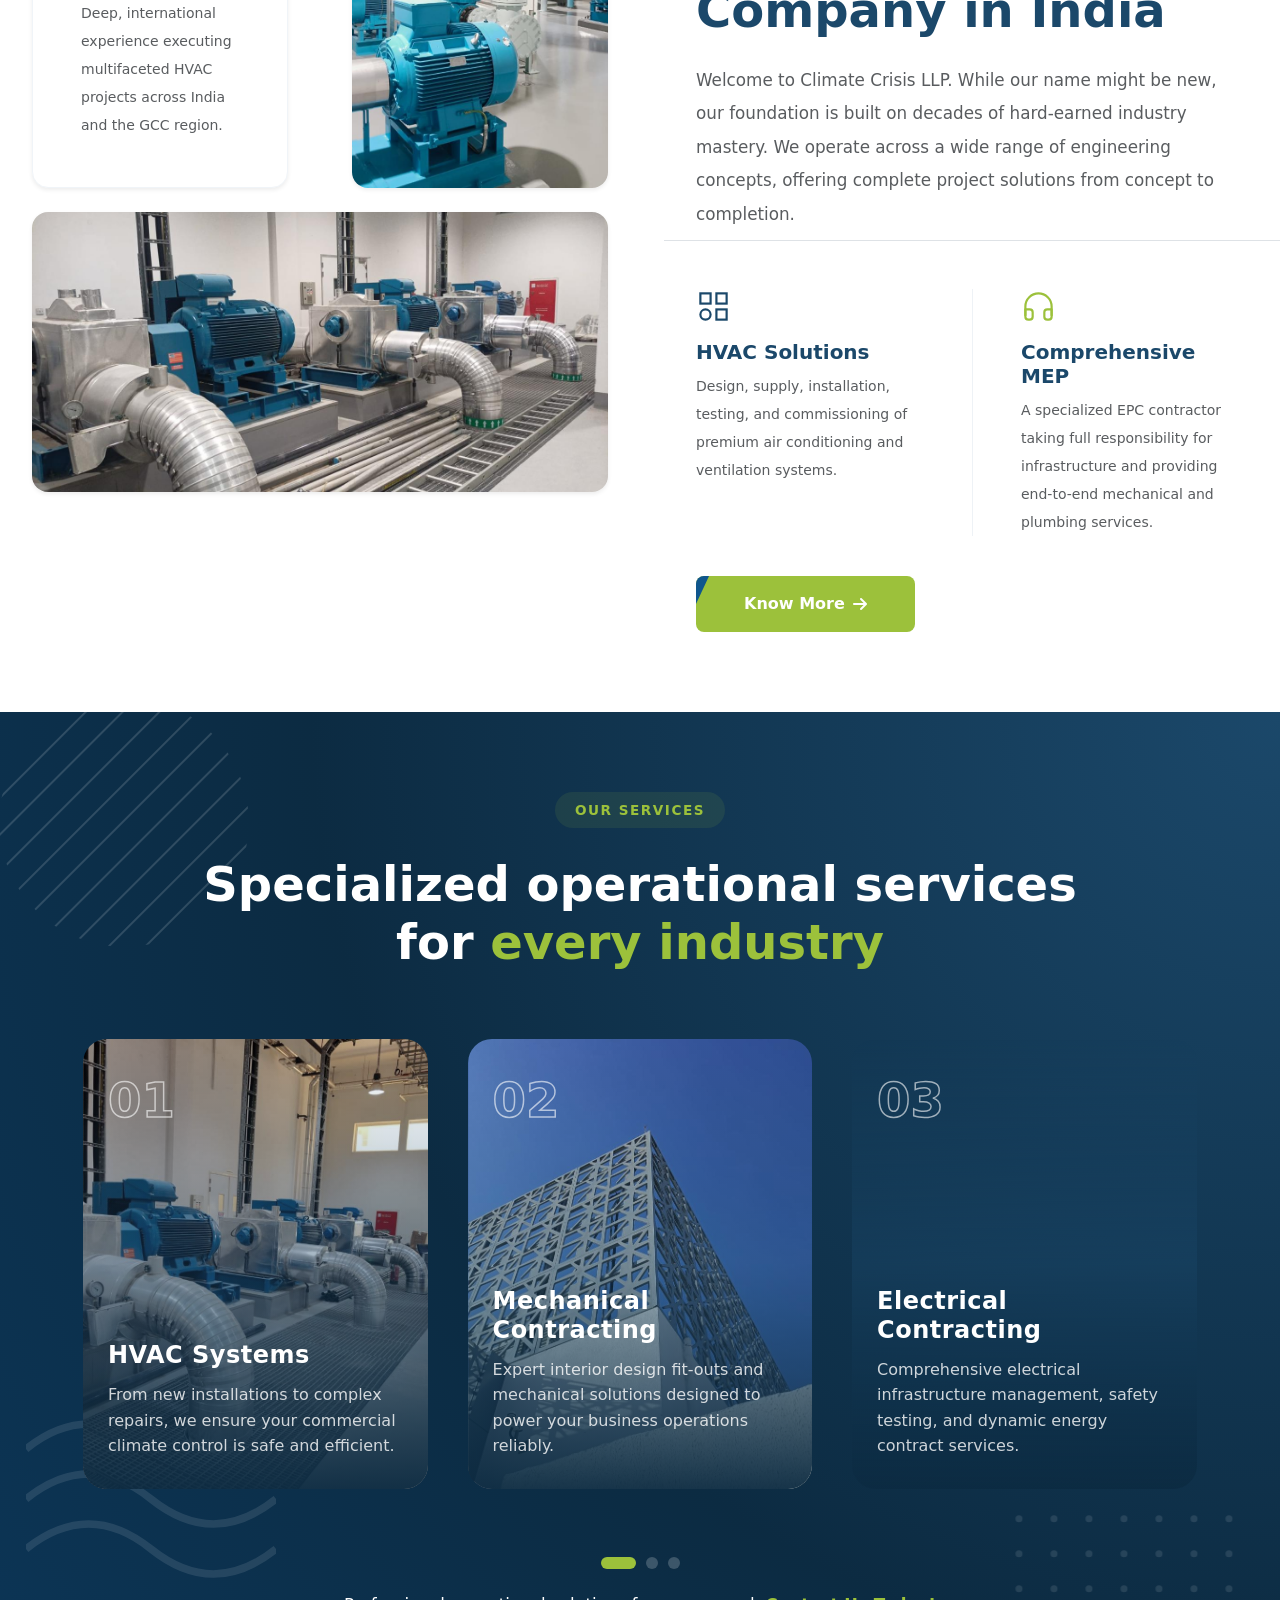
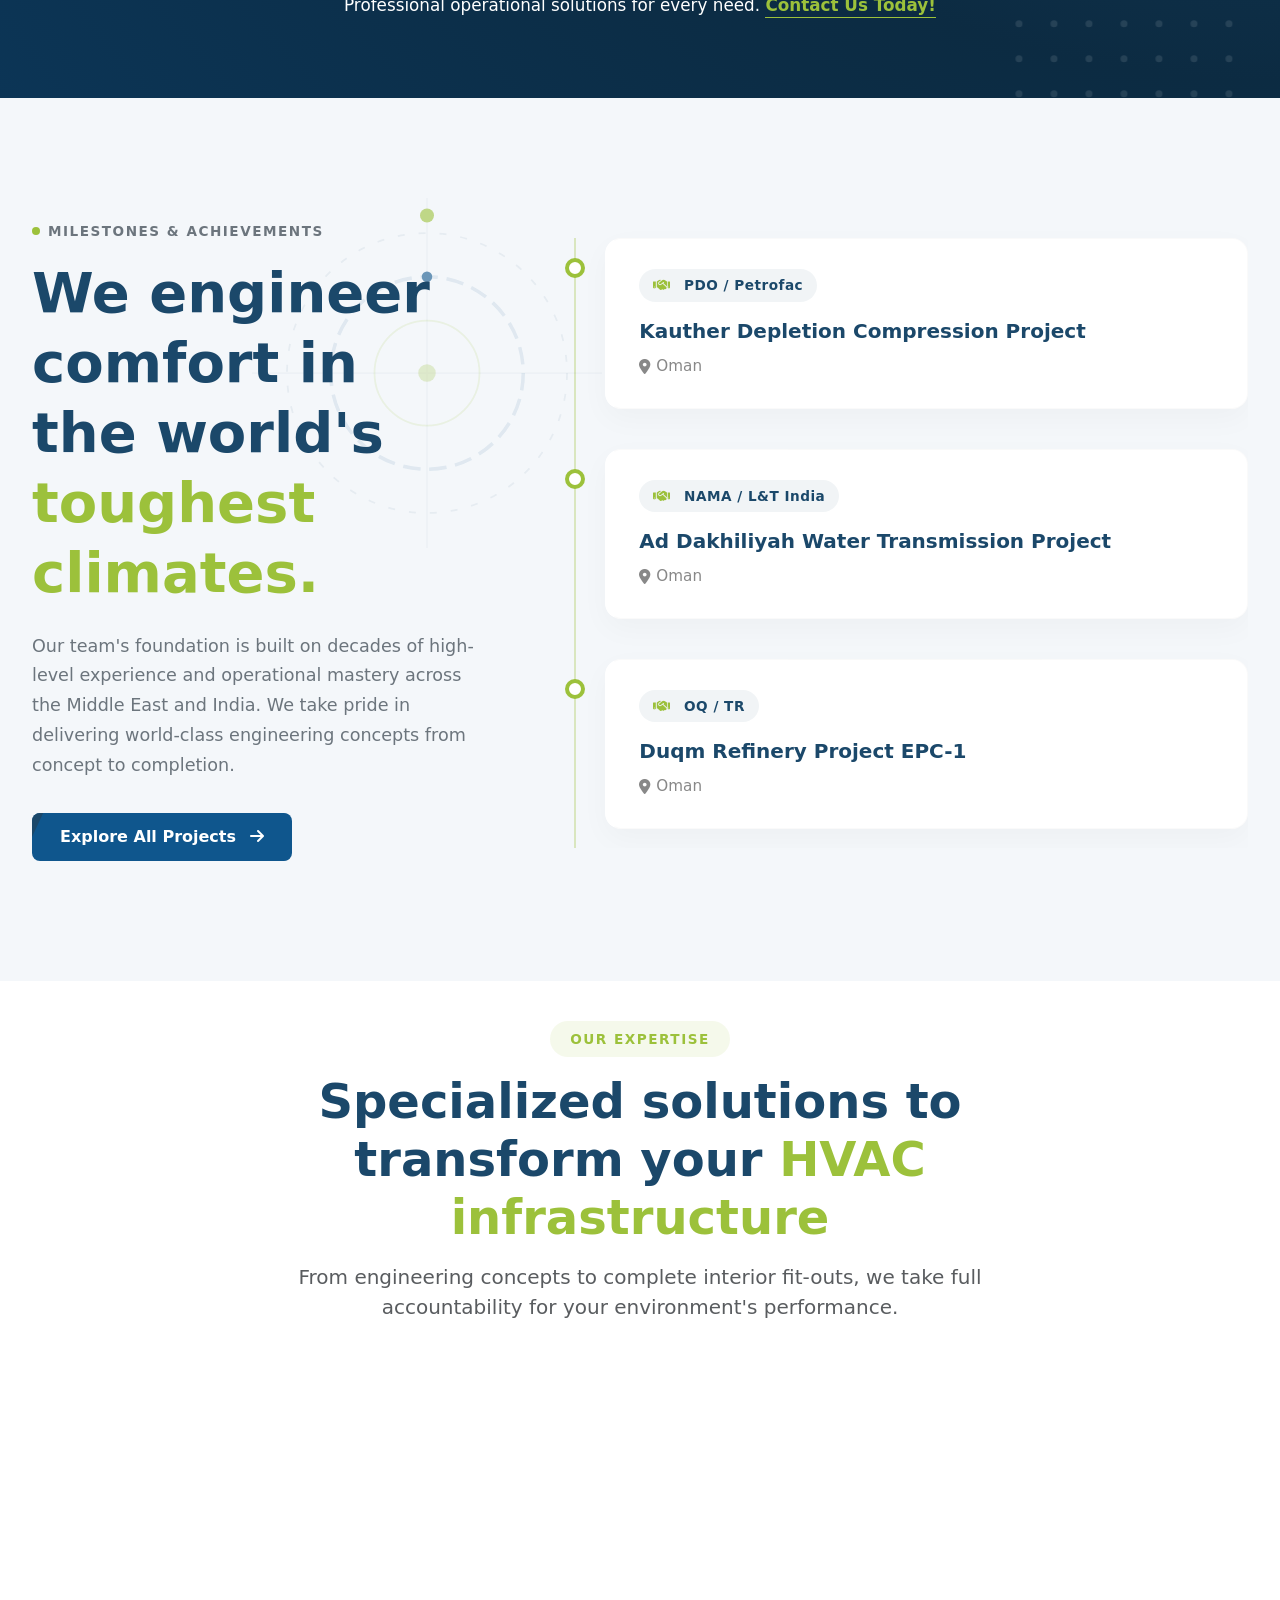
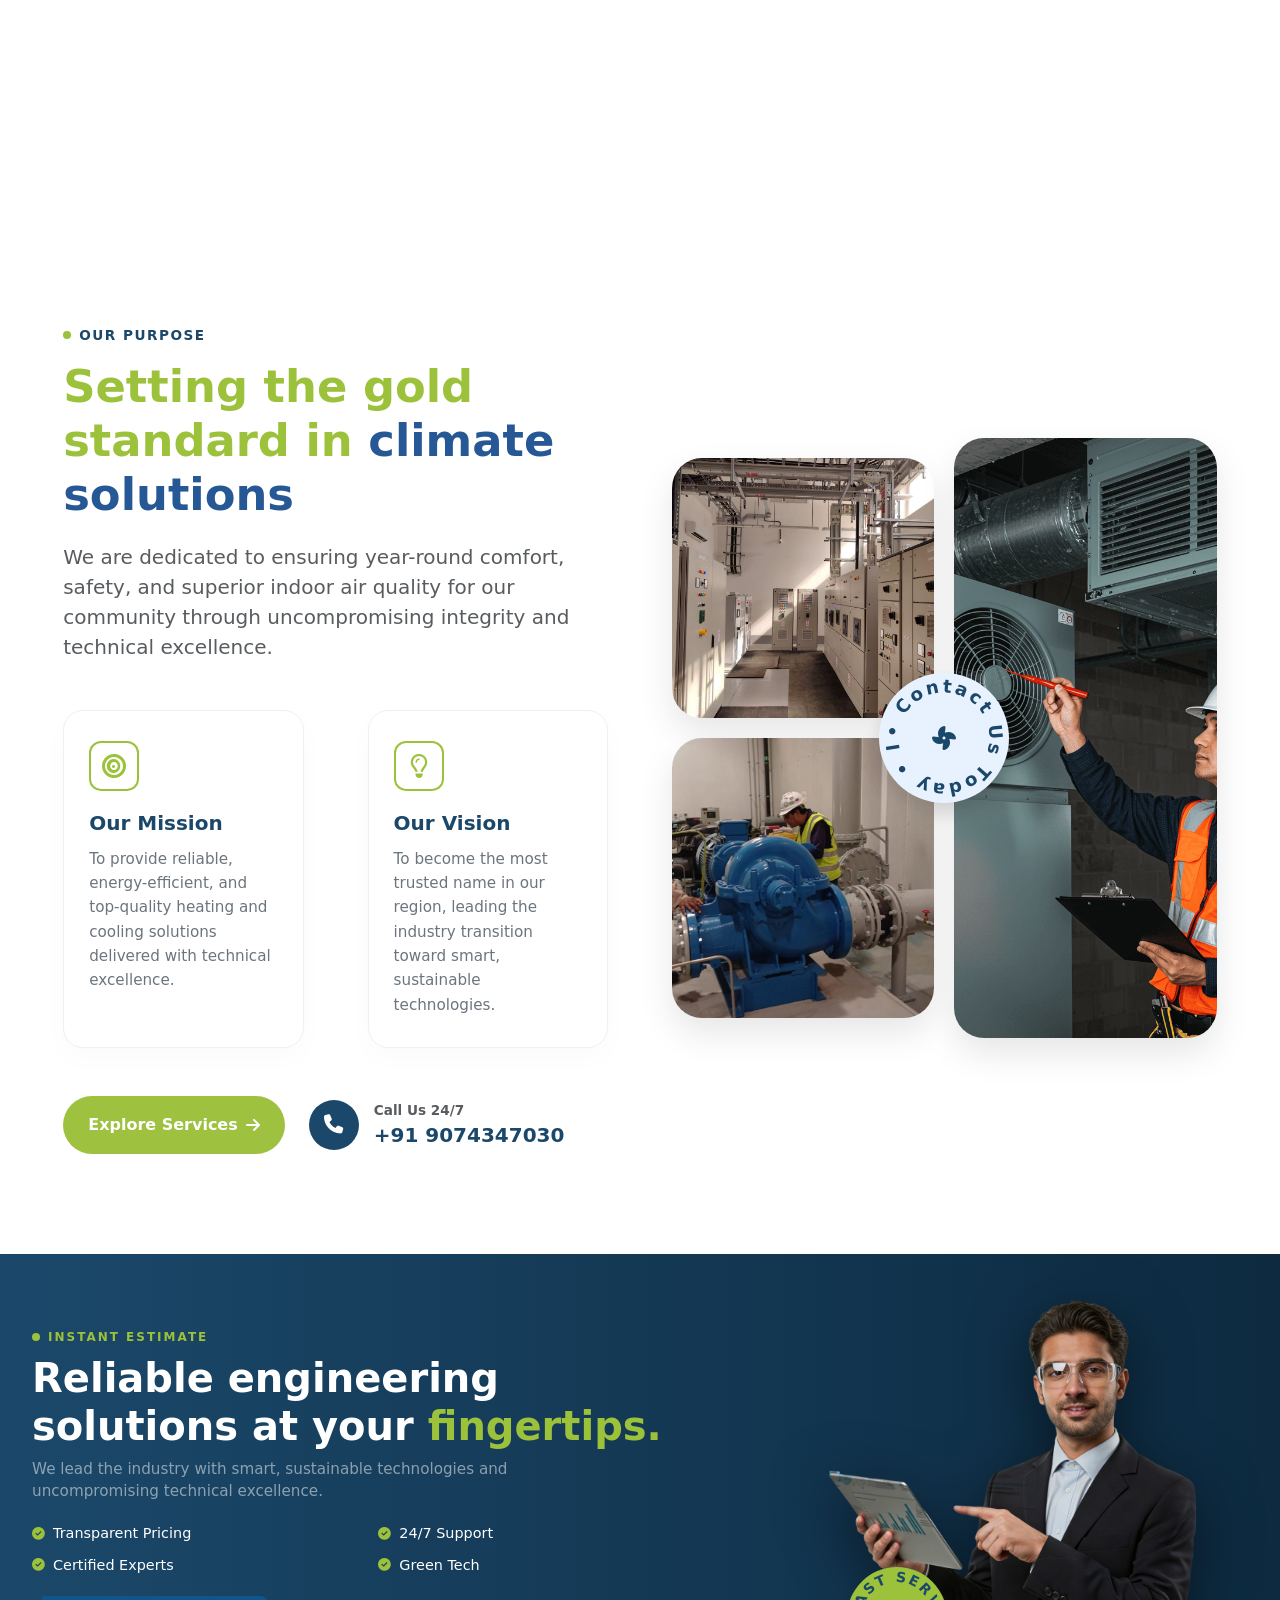
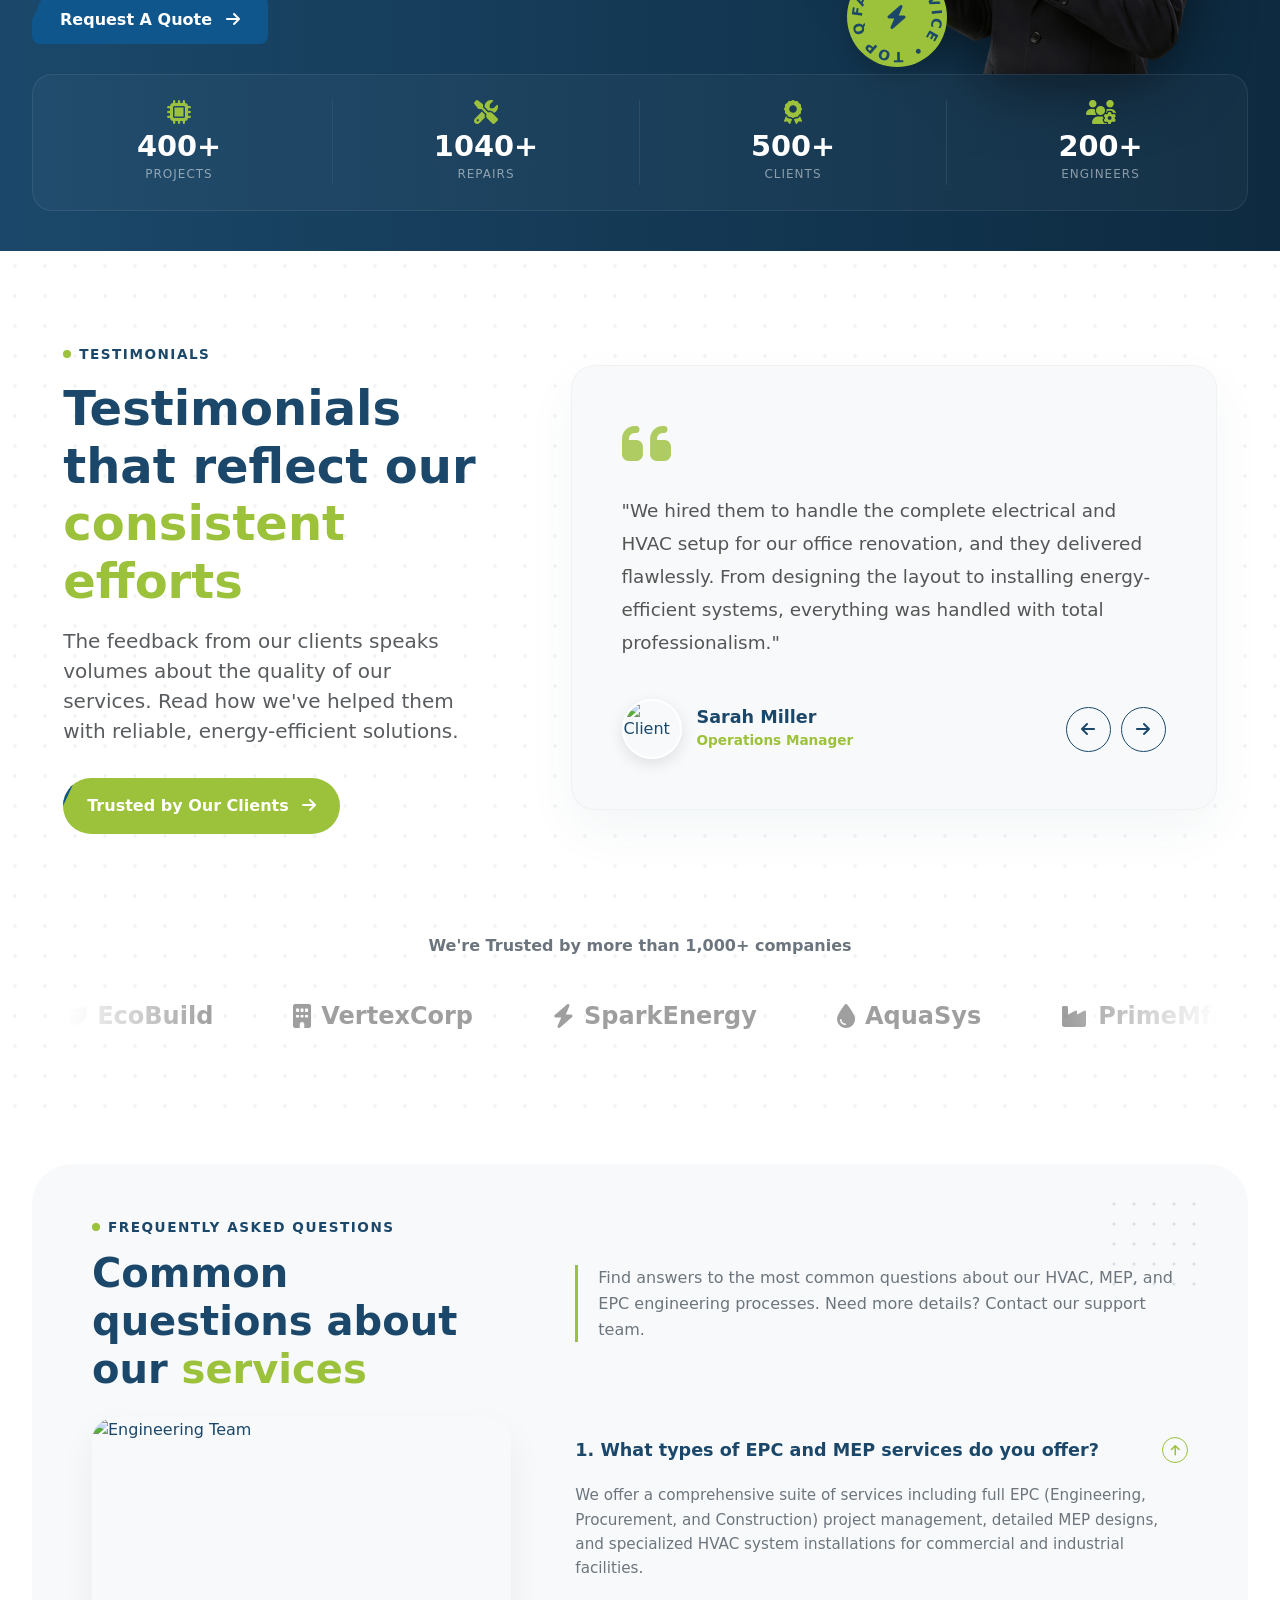
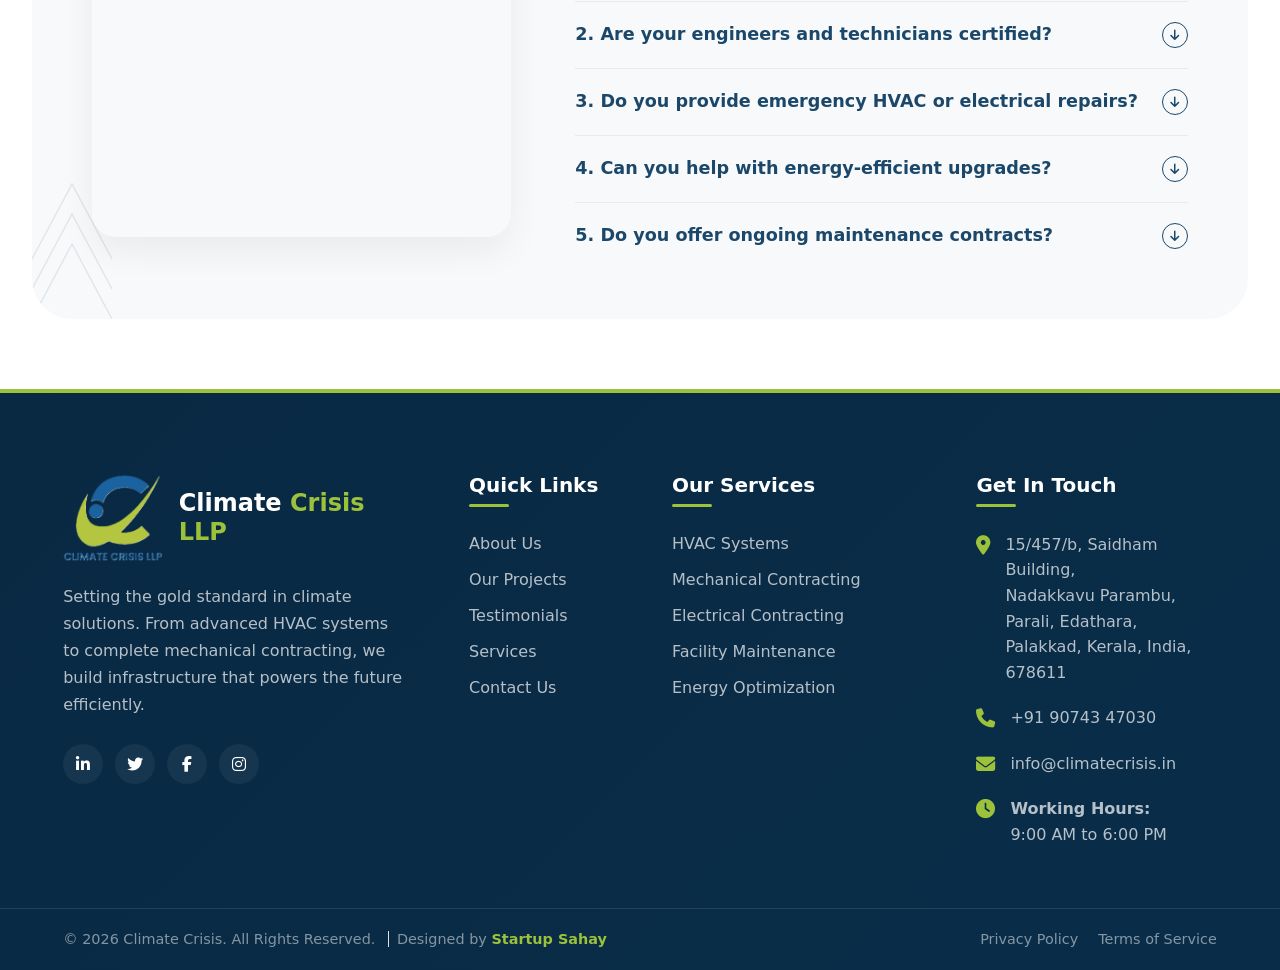
==== commit 33dd4485: "Update index.html" ====
--- a/index.html
+++ b/index.html
@@ -11,6 +11,19 @@
     <link rel="icon" type="image/jpeg" href="./assest/img/favicon.jpeg" sizes="50x50">
     
     <link rel="apple-touch-icon" href="./assest/img/favicon.jpeg">
+    
+    <meta name="description" content="Climate Crisis LLP provides premium EPC, MEP, HVAC, and Building Automation (BMS/SCADA) solutions. Transform your industrial infrastructure with our expert engineering team.">
+<meta name="keywords" content="EPC contractor Kerala, MEP solutions, HVAC installation, BMS automation, SCADA systems, mechanical engineering, interior fit-outs, Climate Crisis LLP">
+<meta name="author" content="Climate Crisis LLP">
+<meta name="robots" content="index, follow">
+<link rel="canonical" href="https://climatecrisis.in/">
+
+<meta property="og:type" content="website">
+<meta property="og:url" content="https://climatecrisis.in/">
+<meta property="og:title" content="Expert EPC, MEP & HVAC Contractors | Climate Crisis LLP">
+<meta property="og:description" content="End-to-end mechanical, electrical, and plumbing services alongside expert HVAC and automation solutions. Request a quote today.">
+<meta property="og:image" content="https://climatecrisis.in/static/og.png">
+<meta property="og:site_name" content="Climate Crisis LLP">
 </head>
 
 <body>
@@ -207,7 +220,7 @@
     
     <img src="/assest/img/hero-img.png" alt="Expert 1" class="img-fluid main-hero-img">
     
-    <img src="/assest/img/bg2hero.png" alt="Expert 2" class="img-fluid animated-hero-img">
+    <img src="/assest/img/bgmalendfemale.png" alt="Expert 2" class="img-fluid animated-hero-img">
 
 </div>
 
@@ -274,7 +287,7 @@
                                             <path d="M15.477 12.89 17 22l-5-3-5 3 1.523-9.11"></path>
                                         </svg>
                                     </div>
-                                    <h4 class="fw-bold mb-3" style="color: var(--navy-dark);">5+ Years Of Experience
+                                    <h4 class="fw-bold mb-3" style="color: var(--navy-dark);">20+ Years Of Experience
                                     </h4>
                                     <p class="text-muted small mb-0 lh-lg">
                                         Deep, international experience executing multifaceted HVAC projects across India
@@ -381,7 +394,7 @@
 
     <section class="services-section">
 
-        <svg class="svc-bg-vector svc-vector-top-left" width="180" height="150" viewBox="0 0 100 100">
+        <svg class="svc-bg-vector svc-vector-top-left" width="150" height="130" viewBox="0 0 100 100">
             <defs>
                 <pattern id="diagonalHatch" width="10" height="10" patternTransform="rotate(45 0 0)"
                     patternUnits="userSpaceOnUse">
@@ -401,7 +414,7 @@
             <path d="M0,60 Q25,40 50,60 T100,60" stroke="#ffffff" stroke-width="3" fill="none" />
         </svg>
 
-        <svg class="svc-bg-vector svc-vector-bottom-right" width="200" height="150" viewBox="0 0 100 100">
+        <svg class="svc-bg-vector svc-vector-bottom-right" width="150" height="100" viewBox="0 0 100 100">
             <defs>
                 <pattern id="dotGrid" width="15" height="15" patternUnits="userSpaceOnUse">
                     <circle cx="2" cy="2" r="1.5" fill="#ffffff" />
@@ -662,17 +675,15 @@
             </div>
         </div>
 
-        <div class="row g-4 gx-lg-5 align-items-start">
+        <div class="row g-4 gx-lg-4 align-items-start justify-content-center">
             
-            <div class="col-lg-4 col-md-6 css-fade-up">
+            <div class="col-lg-3 col-md-6 css-fade-up">
                 <div class="float-anim">
                     <div class="flip-card-wrapper">
                         <div class="flip-card-inner">
-                            
                             <div class="flip-card-front" style="background-image: url('/assest/img/climateimg10.jpeg');">
                                 <h4 class="flip-title-front">EPC Contractor</h4>
                             </div>
-                            
                             <div class="flip-card-back">
                                 <h4 class="fw-bold mb-3">EPC Services</h4>
                                 <p class="flip-desc-back">
@@ -680,45 +691,39 @@
                                 </p>
                                 <a href="service.html#elec-section" class="btn flip-btn rounded-pill fw-bold px-4">Discover More <i class="fa-solid fa-arrow-right ms-2"></i></a>
                             </div>
-
-                        </div>
-                    </div>
-                </div>
-            </div>
-
-            <div class="col-lg-4 col-md-6 css-fade-up delay-2">
+                        </div>
+                    </div>
+                </div>
+            </div>
+
+            <div class="col-lg-3 col-md-6 css-fade-up delay-2">
                 <div class="float-anim-delay-1">
                     <div class="flip-card-wrapper">
                         <div class="flip-card-inner">
-                            
                             <div class="flip-card-front" style="background-image: url('./assest/img/climateimg20.jpeg');">
                                 <h4 class="flip-title-front">End-to-End HVAC</h4>
                             </div>
-                            
                             <div class="flip-card-back">
                                 <h4 class="fw-bold mb-3">HVAC Mastery</h4>
                                 <p class="flip-desc-back">
                                     Full responsibility for design, supply, installation, testing, and commissioning of premium air conditioning and ventilation systems.
                                 </p>
                                 <a href="service.html#hvac-section" class="btn flip-btn rounded-pill fw-bold px-4">
-    Explore HVAC <i class="fa-solid fa-arrow-right ms-2"></i>
-</a>
-                            </div>
-
-                        </div>
-                    </div>
-                </div>
-            </div>
-
-            <div class="col-lg-4 col-md-6 css-fade-up delay-4">
+                                    Explore HVAC <i class="fa-solid fa-arrow-right ms-2"></i>
+                                </a>
+                            </div>
+                        </div>
+                    </div>
+                </div>
+            </div>
+
+            <div class="col-lg-3 col-md-6 css-fade-up delay-4">
                 <div class="float-anim-delay-2">
                     <div class="flip-card-wrapper">
                         <div class="flip-card-inner">
-                            
                             <div class="flip-card-front" style="background-image: url('./assest/img/climateimg5.jpeg');">
                                 <h4 class="flip-title-front">MEP Solutions</h4>
                             </div>
-                            
                             <div class="flip-card-back">
                                 <h4 class="fw-bold mb-3">Integrated MEP</h4>
                                 <p class="flip-desc-back">
@@ -726,14 +731,31 @@
                                 </p>
                                 <a href="project.html" class="btn flip-btn rounded-pill fw-bold px-4">See Solutions <i class="fa-solid fa-arrow-right ms-2"></i></a>
                             </div>
-
-                        </div>
-                    </div>
-                </div>
-            </div>
-
-        </div>
-
+                        </div>
+                    </div>
+                </div>
+            </div>
+
+            <div class="col-lg-3 col-md-6 css-fade-up delay-5">
+                <div class="float-anim-delay-3">
+                    <div class="flip-card-wrapper">
+                        <div class="flip-card-inner">
+                            <div class="flip-card-front" style="background-image: url('./assest/img/plcautomation.webp');">
+                                <h4 class="flip-title-front">Automation BMS/PLC SCADA System</h4>
+                            </div>
+                            <div class="flip-card-back">
+                                <h4 class="fw-bold mb-3">Smart Automation</h4>
+                                <p class="flip-desc-back">
+                                    Advanced BMS integrated with PLC/SCADA technologies to monitor, control, and optimize HVAC operations, ensuring energy efficiency.
+                                </p>
+                                <a href="project.html" class="btn flip-btn rounded-pill fw-bold px-4">See Solutions <i class="fa-solid fa-arrow-right ms-2"></i></a>
+                            </div>
+                        </div>
+                    </div>
+                </div>
+            </div>
+
+        </div>
     </div>
 </section>
 
@@ -1124,7 +1146,7 @@
                             </div>
                         </div>
                         
-                        <div class="accordion-item">
+                        <!-- <div class="accordion-item">
                             <h2 class="accordion-header" id="headingFour">
                                 <button class="accordion-button collapsed" type="button" data-bs-toggle="collapse" data-bs-target="#collapseFour" aria-expanded="false" aria-controls="collapseFour">
                                     <span class="faq-question-text">4. How do you ensure energy efficiency in your designs?</span>
@@ -1136,12 +1158,12 @@
                                     We utilize advanced heat load calculations, 3D energy modeling, and smart-grid technologies to optimize systems and minimize power consumption.
                                 </div>
                             </div>
-                        </div>
+                        </div> -->
 
                         <div class="accordion-item">
                             <h2 class="accordion-header" id="headingFive">
                                 <button class="accordion-button collapsed" type="button" data-bs-toggle="collapse" data-bs-target="#collapseFive" aria-expanded="false" aria-controls="collapseFive">
-                                    <span class="faq-question-text">5. Can you help with energy-efficient upgrades?</span>
+                                    <span class="faq-question-text">4. Can you help with energy-efficient upgrades?</span>
                                     <span class="faq-icon-circle"><i class="fa-solid fa-arrow-down"></i></span>
                                 </button>
                             </h2>
@@ -1155,7 +1177,7 @@
                         <div class="accordion-item">
                             <h2 class="accordion-header" id="headingSix">
                                 <button class="accordion-button collapsed" type="button" data-bs-toggle="collapse" data-bs-target="#collapseSix" aria-expanded="false" aria-controls="collapseSix">
-                                    <span class="faq-question-text">6. Do you offer ongoing maintenance contracts?</span>
+                                    <span class="faq-question-text">5. Do you offer ongoing maintenance contracts?</span>
                                     <span class="faq-icon-circle"><i class="fa-solid fa-arrow-down"></i></span>
                                 </button>
                             </h2>
